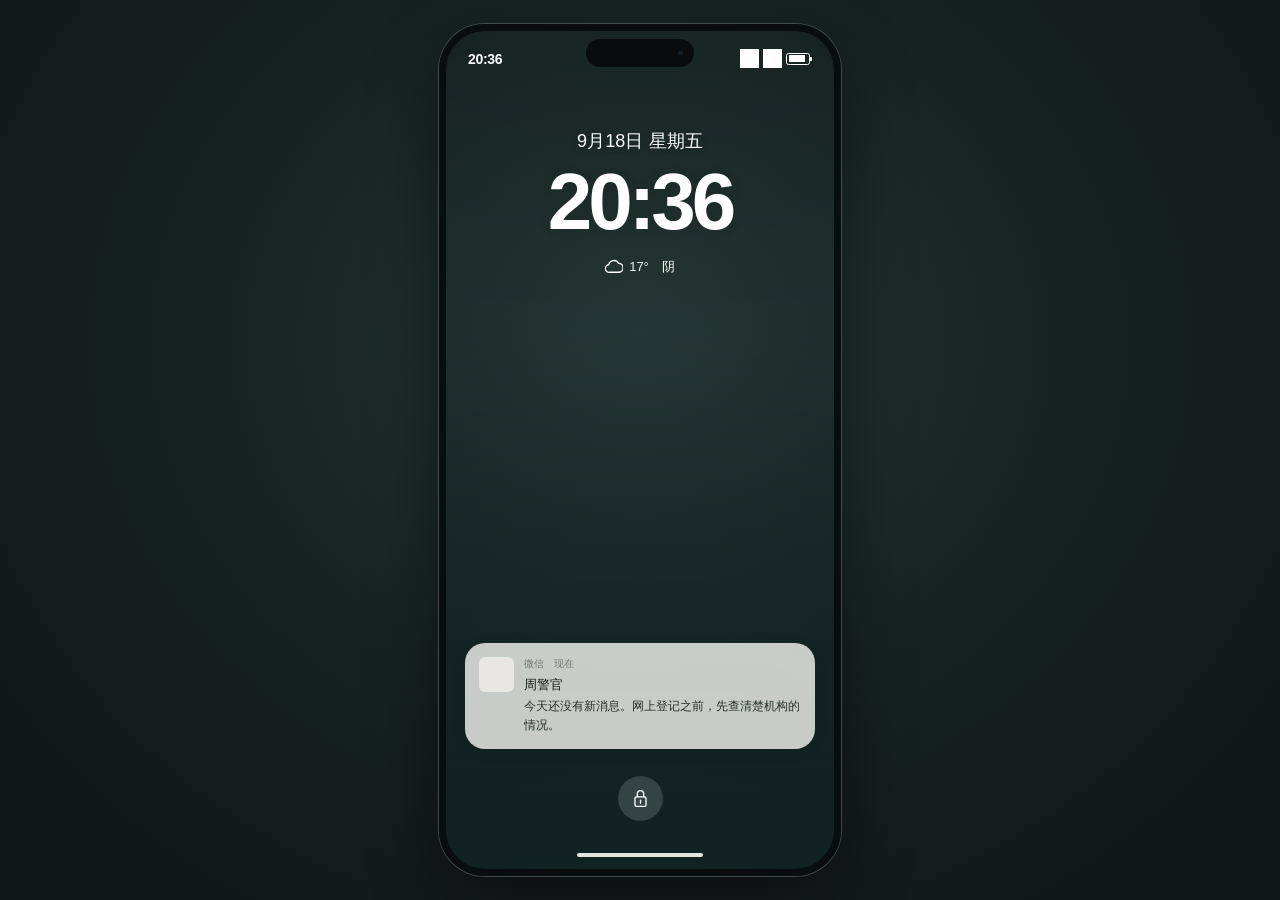
==== game.html @ 11b27e5b "Publish game code, cover loader and secure NPC deployment kit" ====
<!doctype html><html lang="zh-CN"><head><meta charset="utf-8"><meta name="viewport" content="width=device-width,initial-scale=1,viewport-fit=cover"><meta name="theme-color" content="#172325"><title>请确认回家</title><link rel="icon" href="data:,"><link rel="stylesheet" href="style.css?v=acf5455e80"><link rel="stylesheet" href="portal.css?v=7b6cf32d89"><link rel="stylesheet" href="refinements.css?v=0449a8583c"><link rel="stylesheet" href="immersive.css?v=c975002790"><link rel="stylesheet" href="apps-polish.css?v=2420a94997"><link rel="stylesheet" href="web-polish.css?v=75cd8ec0c4"><link rel="stylesheet" href="polish.css?v=c6b1148cc3"><link rel="stylesheet" href="gallery.css?v=439533822d"><link rel="stylesheet" href="cult.css?v=586b35e1b1"><link rel="stylesheet" href="dread.css?v=40bdd3e714"><link rel="stylesheet" href="cult-motion.css?v=6fcbc8b267"><link rel="stylesheet" href="atmosphere.css?v=27aeabca6d"><link rel="stylesheet" href="investigation.css?v=9b5514cbd1"><link rel="stylesheet" href="return-investigation.css?v=b039596f13"><link rel="stylesheet" href="flow-review.css?v=8cba49b9e9"><link rel="stylesheet" href="realistic-web.css?v=4f47e2b51e"><link rel="stylesheet" href="social-realism.css?v=6fd8c1031d"><link rel="stylesheet" href="website-scenery.css?v=a60897505a"><link rel="stylesheet" href="wechat-realism.css?v=8fd67edc0d"><link rel="stylesheet" href="missing-people.css?v=f6eea39b55"><link rel="stylesheet" href="official-accounts.css?v=3ac007aff7"><link rel="stylesheet" href="cult-cipher.css?v=323711e1e9"><link rel="stylesheet" href="douyin.css?v=5fd9898210"><link rel="stylesheet" href="douyin-inbox.css?v=ba769fdda1"><link rel="stylesheet" href="puzzle-story.css?v=c167e908c2"><link rel="stylesheet" href="phone-runtime.css?v=ce12ce434c"><link rel="stylesheet" href="social-reactions.css?v=496ca3dff1"><link rel="stylesheet" href="album-display.css?v=627fbf6a26"><link rel="stylesheet" href="after-return.css?v=5ed8171c48"><link rel="stylesheet" href="iphone-camera.css?v=f7da113ce7"><link rel="stylesheet" href="story-time.css?v=149c317bfc"><link rel="stylesheet" href="parking-investigation.css?v=08478533ce"><link rel="stylesheet" href="article-typography.css?v=5617aca4a2"><link rel="stylesheet" href="cult-history.css?v=352c037372"><link rel="stylesheet" href="social-circle.css?v=18a134466f"><link rel="stylesheet" href="phone-audit.css?v=b8273e6b89"><link rel="stylesheet" href="dual-phone.css?v=575af3c2cf"><link rel="stylesheet" href="clue-story.css?v=d569c41537"><link rel="stylesheet" href="daughter-moments.css?v=3834a09126"><link rel="stylesheet" href="android-phone.css?v=719b063f66"><link rel="stylesheet" href="ending-cards.css?v=13366c38b7"><link rel="stylesheet" href="light-archive-ui.css?v=6dbcc37834"><link rel="stylesheet" href="interface-polish.css?v=1e7a5a7281"><link rel="stylesheet" href="linen-identity.css?v=878344c924"><link rel="stylesheet" href="civic-lamp-identity.css?v=21168bd14b"><link rel="stylesheet" href="site-world-identity.css?v=fb15b9e507"><link rel="stylesheet" href="book-cipher.css?v=6602aed52e"><link rel="stylesheet" href="family-investigations.css?v=9d1aa54a40"><link rel="stylesheet" href="manual-navigation.css?v=c463ebc4af"><link rel="stylesheet" href="zhihu-app.css?v=4ad4dd91cd"><link rel="stylesheet" href="city-maps.css?v=22a90350d5"><link rel="stylesheet" href="xiaohongshu-app.css?v=1f0561ec94"><link rel="stylesheet" href="launcher.css?v=3ff7d89b95"><link rel="stylesheet" href="community-chat.css?v=cb48fb7e1e"><link rel="stylesheet" href="native-consistency.css?v=799156691f"><link rel="stylesheet" href="ui-fidelity.css?v=4fb3270c2c"><link rel="stylesheet" href="site-editorial.css?v=9a5439b283"><link rel="stylesheet" href="raster-app-icons.css"><meta name="description" content="深夜三部曲第三部。通过模拟手机寻找失踪的女儿，翻阅聊天、照片、帖子与网页，走向三种结局。"><meta property="og:title" content="请确认回家 · 深夜三部曲"><meta property="og:description" content="她已经回家了。你还会继续找她吗？"><meta property="og:image" content="https://wangmeng-daw.github.io/please-confirm-home/assets/launch-poster.png"><meta property="og:type" content="website"></head><body><main class="phone" aria-label="林砚的手机"><div class="statusbar"><button id="status-time" aria-label="通知中心"><b id="clock">21:06</b></button><span class="island"></span><button id="status-controls" aria-label="控制中心"><span class="signal">▂▄▆ <span>4G</span> ▰</span></button></div><div id="screen"></div><button id="home-key" aria-label="主屏幕"><span></span></button><div id="notification" aria-live="polite"></div><div id="overlay"></div><div id="dread-layer" role="button" aria-label="关闭图片" tabindex="0" hidden></div></main><script src="data.js?v=a974fe0e7d"></script><script src="photo-content.js?v=766b4f6f3a"></script><script src="album-content.js?v=17bd79b377"></script><script src="horror-content.js?v=b82af379fd"></script><script src="investigation-content.js?v=9cd0b572a3"></script><script src="family-history-content.js?v=0c108949f5"></script><script src="media-assets.js?v=b33e91528c"></script><script src="native-icons.js?v=03d7969a35"></script><script src="phone.js?v=235cc73a93"></script><script src="raster-app-icons.js"></script><script src="family-identity.js?v=6e97f56a38"></script><script src="cult-cipher.js?v=158ca883cd"></script><script src="missing-people.js?v=5827da128a"></script><script src="wechat-flow.js?v=a4405d7263"></script><script src="photo-story.js?v=4a0cc7429c"></script><script src="horror.js?v=f38331c18d"></script><script src="phone-realism.js?v=b0ef3ca513"></script><script src="social-realism.js?v=6bb0580a7c"></script><script src="ui.js?v=3c64a59a6e"></script><script src="web.js?v=fd75be7d50"></script><script src="investigation.js?v=e095d9edce"></script><script src="return-investigation.js?v=bcd2c49d70"></script><script src="flow-review.js?v=0a3ed8cc66"></script><script src="realistic-web.js?v=f99e0eb69f"></script><script src="dread.js?v=fbf19af99d"></script><script src="cult-motion.js?v=3c0c7090e8"></script><script src="family-story.js?v=eb716bc61b"></script><script src="website-scenery.js?v=f53251959a"></script><script src="official-accounts.js?v=7444f73f05"></script><script src="npc-service-config.js"></script><script src="npc-client.js?v=c7d3fc34d3"></script><script src="douyin.js?v=4330b7ffeb"></script><script src="douyin-content.js?v=91e194f639"></script><script src="douyin-inbox.js?v=55962615ee"></script><script src="puzzle-story.js?v=b9aaf04eba"></script><script src="album-display.js?v=2f3d243543"></script><script src="phone-runtime.js?v=4443659a6c"></script><script src="social-circle.js?v=e53b29400e"></script><script src="douyin-circle.js?v=ef8fdf1115"></script><script src="social-reactions.js?v=42d4859e65"></script><script src="after-return.js?v=4e45e6fb6b"></script><script src="iphone-camera.js?v=cba4f4b65f"></script><script src="parking-investigation.js?v=7220e9bb3e"></script><script src="cult-history.js?v=8524c2a25e"></script><script src="story-time.js?v=c9ad1ce74b"></script><script src="daughter-content.js?v=8b414f7f44"></script><script src="dual-phone.js?v=d237c5a8b7"></script><script src="clue-content.js?v=7425047d38"></script><script src="clue-story.js?v=6aabd2cb9f"></script><script src="return-logistics.js?v=d8455ca282"></script><script src="six-records.js?v=bf8147a27e"></script><script src="book-cipher.js?v=8a463b005c"></script><script src="family-investigations.js?v=bc209dee95"></script><script src="redemption-story.js?v=cecb597eaf"></script><script src="daughter-moments.js?v=8e4144f15d"></script><script src="authored-text.js?v=ecf52505f3"></script><script src="ending-cards.js?v=c92f9f2cb6"></script><script src="daughter-recognition.js?v=1669223c68"></script><script src="recognition-photo-assets.js?v=611b2c3d38"></script><script src="zhihu-content.js?v=2269946851"></script><script src="zhihu-app.js?v=88b9affbce"></script><script src="city-maps-content.js?v=615e41105d"></script><script src="city-maps.js?v=87297718c7"></script><script src="xiaohongshu-content.js?v=ca57a294a2"></script><script src="xiaohongshu-app.js?v=a5ce7e6171"></script><script src="qr-decoder.js?v=bc40c8a151"></script><script src="wechat-scan.js?v=70e7c568a8"></script><script src="actions.js?v=2b52976b39"></script><script src="resource-bridge.js?v=fc786259d5"></script><script src="site-world-identity.js?v=5ef2e5569c"></script><script src="manual-discovery.js?v=8cfaddb3a0"></script><script src="manual-navigation.js?v=7f1fe73532"></script><script src="app-clue-migration.js?v=04d7a09b62"></script><script src="xhs-clue-discovery.js?v=ca4ef48b0d"></script><script src="launcher.js?v=48889672a3"></script><script src="community-chat.js?v=6371f34d20"></script><script src="native-consistency.js?v=81b3b1124e"></script><script src="site-editorial.js?v=1594501f42"></script><script src="ui-motion.js?v=9de2ebd7c6"></script></body></html>
---- style.css ----
/*
Bitstream Vera Fonts Copyright

The fonts have a generous copyright, allowing derivative works (as
long as "Bitstream" or "Vera" are not in the names), and full
redistribution (so long as they are not *sold* by themselves). They
can be be bundled, redistributed and sold with any software.

The fonts are distributed under the following copyright:

Copyright
=========

Copyright (c) 2003 by Bitstream, Inc. All Rights Reserved. Bitstream
Vera is a trademark of Bitstream, Inc.

Permission is hereby granted, free of charge, to any person obtaining
a copy of the fonts accompanying this license ("Fonts") and associated
documentation files (the "Font Software"), to reproduce and distribute
the Font Software, including without limitation the rights to use,
copy, merge, publish, distribute, and/or sell copies of the Font
Software, and to permit persons to whom the Font Software is furnished
to do so, subject to the following conditions:

The above copyright and trademark notices and this permission notice
shall be included in all copies of one or more of the Font Software
typefaces.

The Font Software may be modified, altered, or added to, and in
particular the designs of glyphs or characters in the Fonts may be
modified and additional glyphs or characters may be added to the
Fonts, only if the fonts are renamed to names not containing either
the words "Bitstream" or the word "Vera".

This License becomes null and void to the extent applicable to Fonts
or Font Software that has been modified and is distributed under the
"Bitstream Vera" names.

The Font Software may be sold as part of a larger software package but
no copy of one or more of the Font Software typefaces may be sold by
itself.

THE FONT SOFTWARE IS PROVIDED "AS IS", WITHOUT WARRANTY OF ANY KIND,
EXPRESS OR IMPLIED, INCLUDING BUT NOT LIMITED TO ANY WARRANTIES OF
MERCHANTABILITY, FITNESS FOR A PARTICULAR PURPOSE AND NONINFRINGEMENT
OF COPYRIGHT, PATENT, TRADEMARK, OR OTHER RIGHT. IN NO EVENT SHALL
BITSTREAM OR THE GNOME FOUNDATION BE LIABLE FOR ANY CLAIM, DAMAGES OR
OTHER LIABILITY, INCLUDING ANY GENERAL, SPECIAL, INDIRECT, INCIDENTAL,
OR CONSEQUENTIAL DAMAGES, WHETHER IN AN ACTION OF CONTRACT, TORT OR
OTHERWISE, ARISING FROM, OUT OF THE USE OR INABILITY TO USE THE FONT
SOFTWARE OR FROM OTHER DEALINGS IN THE FONT SOFTWARE.

Except as contained in this notice, the names of Gnome, the Gnome
Foundation, and Bitstream Inc., shall not be used in advertising or
otherwise to promote the sale, use or other dealings in this Font
Software without prior written authorization from the Gnome Foundation
or Bitstream Inc., respectively. For further information, contact:
fonts at gnome dot org.
*/
/* Digits use a plain sans face; Chinese, letters and puzzle glyphs keep each page's font. */
@font-face {
  font-family: "Home Plain Digits";
  src: url("[data-uri]") format("truetype"), local("Arial"), local("ArialMT"), local("Helvetica"), local("Helvetica Neue"), local("Liberation Sans"), local("Noto Sans"), local("Roboto");
  font-style: normal;
  font-weight: 100 599;
  font-display: swap;
  font-feature-settings: "lnum" 1, "onum" 0, "tnum" 1, "zero" 0;
  unicode-range: U+0030-0039;
}
@font-face {
  font-family: "Home Plain Digits";
  src: url("[data-uri]") format("truetype"), local("Arial Bold"), local("Arial-BoldMT"), local("Helvetica Bold"), local("HelveticaNeue-Bold"), local("Liberation Sans Bold"), local("Noto Sans Bold"), local("Roboto Bold");
  font-style: normal;
  font-weight: 600 900;
  font-display: swap;
  font-feature-settings: "lnum" 1, "onum" 0, "tnum" 1, "zero" 0;
  unicode-range: U+0030-0039;
}
:root { font-variant-numeric: lining-nums tabular-nums; }
code, kbd, samp, pre { font-family: "Home Plain Digits", ui-monospace, Consolas, monospace; }
*{box-sizing:border-box} :root{font-family:"Home Plain Digits",Inter,"PingFang SC","Microsoft YaHei",sans-serif;color:#202623;font-synthesis:none;--green:#4caf69;--muted:#909795;--line:#e7e9e7;--paper:#f5f6f4}body{margin:0;background:#101918;background:radial-gradient(ellipse at 50% 40%,#263432 0,#141e1c 50%,#0c1212 100%);min-height:100svh;display:flex;align-items:center;justify-content:center;gap:clamp(30px,6vw,100px);padding:20px;color:#e9eeeb}button,input{font:inherit}button{cursor:pointer;border:0;color:inherit;background:none}button:focus-visible,input:focus-visible{outline:2px solid #51ae7f;outline-offset:3px}button:disabled{cursor:default;opacity:.48}.raster-icon{width:24px;height:24px;fill:none;stroke:currentColor;stroke-width:1.7;stroke-linecap:round;stroke-linejoin:round;vertical-align:middle}h1,h2,h3,p{margin-top:0}.phone{position:relative;width:390px;height:min(830px,calc(100svh - 40px));min-height:580px;border-radius:46px;border:7px solid #090e0e;box-shadow:0 0 0 1px #42514b,0 24px 85px #0009;overflow:hidden;display:flex;flex-direction:column;background:#f4f5f3;color:#202623;flex-shrink:0}.statusbar{height:48px;flex-shrink:0;display:flex;align-items:center;justify-content:space-between;padding:12px 21px 6px;font-size:12px;position:relative;z-index:4;background:#f4f5f3}.island{width:103px;height:27px;background:#080c0b;border-radius:20px;position:absolute;left:50%;top:9px;transform:translateX(-50%)}.island:after{content:"";position:absolute;right:12px;top:10px;width:6px;height:6px;background:#142026;border-radius:50%}.signal{font-size:13px;letter-spacing:1px}.signal span{font-size:9px}#screen{flex:1;min-height:0;display:flex;flex-direction:column;position:relative;overflow:hidden}#home-key{height:27px;flex-shrink:0;background:#f4f5f3;width:100%;display:grid;place-items:center;z-index:3}#home-key span{height:4px;width:118px;background:#17221b;border-radius:5px}.phone.on-home,.phone.on-lock{background:#263e38}.on-home .statusbar,.on-home #home-key,.on-lock .statusbar,.on-lock #home-key{background:transparent;color:#fff}.on-home #home-key span,.on-lock #home-key span{background:#ecf4ed}.app-header{display:flex;align-items:center;min-height:53px;border-bottom:1px solid #dde2dc;background:#f4f5f3;padding:0 12px;gap:10px;flex-shrink:0}.app-header h2{font-size:16px;font-weight:600;margin:0;flex:1;text-align:center}.app-header>button{width:32px;height:40px;padding:0}.app-header .right-space{width:32px}.scroll{overflow-y:auto;flex:1;min-height:0;scrollbar-width:thin;scrollbar-color:#c7cec8 transparent;overscroll-behavior:contain}.home{height:100%;padding:19px 22px 8px;display:flex;flex-direction:column;background:radial-gradient(ellipse at 90% 30%,#426456 0%,transparent 70%),linear-gradient(155deg,#233e39,#1b2d2c 90%)}.widgets{display:flex;gap:12px}.widget{border-radius:20px;background:#dceadc15;flex:1;padding:17px 14px;min-height:132px;text-align:left;backdrop-filter:blur(10px);color:#f5f7f1}.weather-label{font-size:11px;color:#bccfc2}.temp{font-size:39px;font-weight:300;margin:4px 0}.widget small{font-size:10px;color:#bfd0c4}.calendar-num{font-size:38px;font-weight:300;line-height:1.2;margin-top:8px}.calendar-top{color:#d0b5a1;font-size:11px}.home-alert{background:#dbeadddf;color:#26342b;text-align:left;border-radius:16px;margin:19px 0 23px;padding:12px 14px;box-shadow:0 4px 15px #0001;display:flex;gap:11px}.home-alert strong{font-size:12px;display:block;margin-bottom:4px}.home-alert p{font-size:11px;margin:0;color:#526058;line-height:1.6}.home-alert .raster-icon{margin-top:5px;color:#44845b;flex-shrink:0}.app-grid{display:grid;grid-template-columns:repeat(4,1fr);gap:24px 11px}.app-icon{padding:0;display:flex;align-items:center;flex-direction:column;gap:7px;font-size:10px;position:relative;color:#f1f5ef}.iconbox{height:52px;width:52px;border-radius:13px;display:grid;place-items:center;background:#f5f6ed;color:#6c8373;box-shadow:0 3px 7px #0002}.iconbox .raster-icon{width:30px;height:30px;stroke-width:1.6}.iconbox.chat{background:linear-gradient(150deg,#72d66a,#36b052);color:white}.iconbox.browser{color:#2585b7}.iconbox.files{color:#5386b2}.iconbox.notes{background:linear-gradient(#edd471 0 25%,#fff 25%);color:#92894b}.iconbox.calendar{background:#faf8ef;color:#355347;font-size:27px;font-weight:300}.iconbox.settings{background:#becac5;color:#53655b}.iconbox.archive{background:#64877c;color:#f1f4e9}.badge{background:#d65d54;color:#fff;position:absolute;right:3px;top:-4px;min-width:17px;height:17px;border-radius:10px;padding:1px 4px;font-size:10px;display:grid;place-items:center}.home-bottom{margin-top:auto;padding-top:24px}.home-search{background:#d4e4d11a;color:#c9d8cd;border-radius:20px;display:block;margin:0 auto 16px;font-size:10px;padding:7px 15px}.dock{background:#c8dcc733;border-radius:23px;display:flex;justify-content:space-around;padding:12px 5px}.dock .app-icon>span:last-child{display:none}.lock{position:relative;isolation:isolate;display:flex;align-items:center;flex-direction:column;padding:45px 24px 20px;height:100%;color:#fff;background:#263e38;overflow:auto}.lock:before{content:"";position:absolute;inset:0;z-index:-2;background:linear-gradient(#16272266,#172a28b0 50%,#132823),var(--recognition-lock-photo,url('assets/before.png')) center 38%/cover}.lock .date{font-size:12px;letter-spacing:2px;color:#e0e7dc}.lock .bigtime{font-size:76px;line-height:1.3;font-weight:200;letter-spacing:-4px}.lock .lock .tagline{font-size:11px;letter-spacing:2px;line-height:2;color:#c5d2c8}.lock-notice{margin-top:auto;border-radius:20px;background:#e7efe5ed;color:#24332a;padding:16px;text-align:left;width:100%;line-height:1.8}.lock-notice small{font-size:10px;color:#64796b;display:block}.lock-notice strong{font-size:13px}.lock-notice p{font-size:12px;margin:4px 0 0}.lock-start{background:#e6eee314;color:#e6eee3;border:1px solid #9bac8b55;border-radius:22px;width:100%;margin-top:18px;padding:12px;font-size:12px;letter-spacing:3px}.list-row{display:flex;align-items:center;gap:13px;padding:17px 17px;background:white;width:100%;text-align:left;border-bottom:1px solid #edf0ec;min-height:82px}.avatar{width:43px;height:43px;border-radius:9px;background:#d4dfd8;color:#486853;display:grid;place-items:center;flex-shrink:0;font-family:"Home Plain Digits",SimSun,serif;font-size:18px;overflow:hidden}.avatar img{width:100%;height:100%;object-fit:cover;object-position:50% 25%}.avatar.police{background:#cad9e3;color:#4b6a83}.avatar.club{background:#ded9c6;color:#817a51}.avatar.old{background:#c5c9c4;color:#4a544c}.row-main{min-width:0;flex:1}.row-title{display:flex;justify-content:space-between;font-size:14px;gap:6px}.row-title small{font-size:9px;color:#a6aaa5;font-weight:400}.row-main p{margin:7px 0 0;color:#969e96;font-size:11px;overflow:hidden;white-space:nowrap;text-overflow:ellipsis}.row-dot{width:7px;height:7px;background:#c3594f;border-radius:50%;flex-shrink:0}.tabs{display:flex;justify-content:space-around;border-top:1px solid #dfe5de;background:#f8faf6;padding:9px 0 5px;flex-shrink:0}.tabs button{display:flex;flex-direction:column;align-items:center;gap:3px;font-size:9px;color:#8d958c;min-width:60px}.tabs button.active{color:#4c9d60}.tabs .raster-icon{width:22px;height:22px}.chat-body{padding:16px 12px 20px;background:#ededeb;flex:1;overflow-y:auto;min-height:0;scrollbar-width:thin;scrollbar-color:#c9cdc8 transparent}.chat-date{text-align:center;font-size:10px;color:#9b9e97;margin:3px auto 20px;line-height:1.8}.message{display:flex;align-items:flex-start;gap:8px;margin-bottom:17px;animation:appear .25s ease}.message .avatar{height:32px;width:32px;border-radius:6px;font-size:13px}.bubble{max-width:calc(100% - 45px);background:white;border-radius:3px 10px 10px 10px;padding:11px 13px;font-size:13px;line-height:1.8;position:relative;color:#2a302a;word-break:break-word;white-space:pre-wrap}.message.me{flex-direction:row-reverse}.message.me .avatar{background:#798f78;color:white}.message.me .bubble{background:#b4dd9a;border-radius:10px 3px 10px 10px}.bubble.image-bubble{padding:0;overflow:hidden;background:#dce0d9;max-width:185px}.bubble.image-bubble img{display:block;width:185px;height:210px;object-fit:cover}.bubble.image-bubble span{font-size:10px;padding:8px 10px;display:block;white-space:normal;color:#64715f}.system-message{font-size:10px;line-height:1.8;color:#9b9d95;text-align:center;margin:19px 20px;white-space:pre-line}.reply-area{background:#f4f5f2;border-top:1px solid #dce0d8;flex-shrink:0}.quick-replies{padding:9px 10px;display:flex;gap:7px;overflow-x:auto;scrollbar-width:none}.quick-replies:empty{display:none}.quick-replies button{background:white;border:1px solid #dde3d9;border-radius:8px;padding:8px 10px;color:#58735c;font-size:11px;white-space:nowrap}.compose{display:flex;padding:8px 10px 10px;gap:8px;align-items:center}.compose input{width:0;flex:1;background:white;border:1px solid #e3e7df;border-radius:8px;height:38px;padding:0 10px;font-size:12px;color:#26372a}.compose button{height:36px;padding:0 13px;border-radius:6px;background:#58a96b;color:white;font-size:12px}.compose .plus{padding:0 4px;background:none;color:#777f74;font-size:26px;font-weight:200}.section-label{font-size:10px;letter-spacing:1px;color:#969d93;padding:20px 18px 10px}.content-pad{padding:22px 20px}.page-intro{font-size:12px;color:#8a9588;line-height:1.9}.photo-grid{display:grid;grid-template-columns:repeat(3,1fr);gap:3px;padding:0 3px}.photo-thumb{padding:0;position:relative;aspect-ratio:1;overflow:hidden;background:#dfe4dc}.photo-thumb img{width:100%;height:100%;object-fit:cover;transition:transform .3s}.photo-thumb:hover img{transform:scale(1.05)}.photo-thumb span{position:absolute;bottom:6px;left:6px;font-size:9px;color:white;text-shadow:0 1px 3px #000}.photo-thumb .doc-thumb{height:100%;background:#e2ddcb;color:#645d43;font-family:"Home Plain Digits",SimSun,serif;font-size:17px;display:grid;place-items:center;line-height:1.6}.album-foot{text-align:center;font-size:10px;color:#a4aca0;margin:22px}.search-page{padding:40px 20px 25px}.search-brand{font-family:"Home Plain Digits",SimSun,serif;font-size:28px;color:#406953;text-align:center;letter-spacing:8px;margin:17px 0 9px}.search-sub{text-align:center;font-size:9px;color:#9aa793;letter-spacing:3px;margin-bottom:33px}.searchbox{display:flex;background:white;border:1px solid #dce3d8;border-radius:12px;overflow:hidden}.searchbox input{min-width:0;flex:1;padding:13px 12px;border:0;outline:none;font-size:12px;background:transparent}.searchbox button{color:#4e855e;padding:0 13px}.search-suggest{font-size:10px;color:#a5ada1;margin:16px 0}.search-chips{display:flex;gap:8px;flex-wrap:wrap}.search-chips button{font-size:11px;background:#e7eee3;padding:8px 10px;border-radius:20px;color:#738069}.search-result{padding:18px 0;border-bottom:1px solid #e1e6dd;width:100%;text-align:left}.search-result small{color:#85977b;font-size:9px}.search-result h3{color:#416950;font-size:15px;margin:6px 0 9px}.search-result p{font-size:11px;line-height:1.9;color:#939b8b;margin:0}.article{padding:26px 22px;line-height:2;font-size:13px;background:#fcfcf8;color:#454d40}.article h1{font-size:21px;font-weight:600;line-height:1.7;letter-spacing:1px;margin:12px 0 15px}.article small{font-size:10px;color:#99a08f}.article blockquote{margin:20px 0;padding:13px 17px;border-left:2px solid #a7a88a;background:#f1f0e8;color:#665f4c}.article p{margin:20px 0}.primary{display:block;width:100%;padding:13px;background:#4b775c;color:white;border-radius:9px;font-size:12px;margin-top:20px;line-height:1.6}.secondary{display:block;width:100%;padding:12px;border:1px solid #ccd5c7;border-radius:9px;font-size:12px;margin-top:10px;color:#6c7b63}.document{background:#f4f0e5;padding:27px 22px;color:#5b5d4d;line-height:1.9;min-height:100%;font-size:12px}.document .stamp{border:1px solid #9e6656;color:#9e6656;display:inline-block;padding:4px 9px;font-size:10px;letter-spacing:3px;transform:rotate(-4deg);margin-bottom:20px}.document h2{font-size:21px;letter-spacing:3px;font-family:"Home Plain Digits",SimSun,serif}.document dl{display:grid;grid-template-columns:75px 1fr;border-top:1px solid #cfcbb9;margin-top:25px}.document dt,.document dd{padding:11px 0;border-bottom:1px solid #ded9c8;margin:0}.document dt{color:#96927e}.document .redacted{background:#393d33;color:#393d33;padding:0 20px}.document .danger-text{color:#975b4a}.notes-page{padding:20px;background:repeating-linear-gradient(#fffef4,#fffef4 31px,#e7e8d9 32px);font-size:13px;line-height:2}.notes-page h2{font-size:21px;font-family:"Home Plain Digits",SimSun,serif;font-weight:400;margin:7px 0 18px}.note-card{background:#fffef1d9;border:1px solid #e6e5d3;border-radius:10px;padding:14px;margin:13px 0}.note-card small{color:#ad9b64;font-size:10px}.note-card p{margin:4px 0;color:#555e4c;font-size:12px}.evidence-line{padding:9px 0;border-bottom:1px dashed #d9dbca;font-size:12px;line-height:1.9}.evidence-line span{color:#7f9670;margin-right:7px}.hint-answer{font-size:12px;color:#8b754a;padding:12px 0;white-space:pre-line}.settings-row{background:white;border-bottom:1px solid #edf0e9;padding:18px;display:flex;width:100%;justify-content:space-between;align-items:center;font-size:12px;text-align:left}.settings-row small{color:#9aa590;font-size:10px}.info-card{border-radius:12px;border:1px solid #e1e7da;padding:18px;margin:17px;background:#fff;line-height:1.9;font-size:12px;color:#7b8871}.calendar-grid{display:grid;grid-template-columns:repeat(7,1fr);gap:8px;text-align:center;margin-top:26px}.calendar-grid span{padding:8px 0;font-size:12px;color:#798970}.calendar-grid .selected{background:#52755c;color:white;border-radius:50%}.calendar-grid .faded{color:#c4cebd}.calendar-heading{font-size:30px;color:#455e48;font-weight:300;letter-spacing:3px}.profile{text-align:center;padding:34px 20px}.profile .avatar{margin:0 auto 13px;width:65px;height:65px}.profile h3{font-size:17px}.profile p{font-size:11px;color:#a0ab96}.lightbox{position:absolute;inset:0;background:#101513;color:#e4e8df;z-index:15;display:flex;flex-direction:column}.lightbox-bar{display:flex;align-items:center;justify-content:space-between;padding:15px 15px 10px;font-size:11px;flex-shrink:0}.photo-stage{flex:1;overflow:auto;min-height:0;display:flex;align-items:center;justify-content:center;background:#101513}.photo-stage img{width:100%;max-height:100%;object-fit:contain;cursor:zoom-in}.photo-stage.zoomed{display:block}.photo-stage.zoomed img{width:180%;max-height:none;max-width:none;cursor:zoom-out}.photo-details{padding:17px 20px 22px;background:#1c2420;flex-shrink:0}.photo-details h3{font-size:13px;font-weight:500;margin:0 0 9px}.photo-details p{font-size:11px;line-height:1.9;color:#9eac9d;margin:4px 0;white-space:pre-line}.photo-details .detail-note{color:#d1b69b;border-top:1px solid #344236;padding-top:10px;margin-top:10px}.lightbox-foot{display:flex;justify-content:space-between;align-items:center;margin-top:14px;font-size:9px;color:#6e8272}.lightbox-foot button{font-size:11px;color:#d0dbc8;border:1px solid #50634f;border-radius:15px;padding:6px 12px}#notification{position:absolute;top:48px;left:10px;right:10px;z-index:30;pointer-events:none}.toast{pointer-events:auto;background:#e8efe6f5;border:1px solid #fff9;border-radius:17px;box-shadow:0 8px 22px #0002;padding:12px 15px;display:flex;gap:10px;width:100%;text-align:left;animation:drop .25s ease;backdrop-filter:blur(12px)}.toast .avatar{width:32px;height:32px;font-size:13px}.toast strong{font-size:11px;color:#465e48}.toast p{font-size:12px;color:#384835;margin:4px 0 0;line-height:1.6}.modal-shade{position:absolute;inset:0;z-index:40;background:#101912c9;display:flex;align-items:center;justify-content:center;padding:26px;backdrop-filter:blur(4px)}.modal-box{background:#f5f6ed;color:#3c4d39;border-radius:18px;padding:25px;width:100%;font-size:12px;line-height:1.9}.modal-box h3{font-size:17px}.horror-static{animation:unease .55s ease}.muted{color:#a2aa9b}.mono{font-family:"Home Plain Digits",ui-monospace,Consolas,monospace}.empty{font-size:12px;line-height:2;text-align:center;padding:40px 20px;color:#929e88}.small{font-size:10px}.full-input{width:100%;padding:12px;background:#fffefa;border:1px solid #d6d7c7;border-radius:8px;font-size:13px;color:#506047;margin-top:12px}.case-photo{width:100%;max-height:190px;object-fit:cover;object-position:50% 30%;filter:saturate(.6)}@keyframes appear{from{opacity:0;transform:translateY(4px)}to{opacity:1;transform:translateY(0)}}@keyframes drop{from{transform:translateY(-15px);opacity:0}to{transform:translateY(0);opacity:1}}@keyframes unease{0%,100%{filter:none}35%{filter:contrast(1.4) saturate(.2)}70%{filter:contrast(.7)}}@media(min-height:850px){.home{padding-top:26px}.app-grid{gap:28px 11px}}@media(max-width:1020px){body{gap:45px}}@media(max-width:680px){body{padding:0;min-height:100svh;background:#172720}.phone{border:0;border-radius:0;box-shadow:none;width:100%;height:100dvh;min-height:0;max-width:470px}.statusbar{padding-top:max(12px,env(safe-area-inset-top));height:calc(48px + env(safe-area-inset-top))}#home-key{height:calc(27px + env(safe-area-inset-bottom));padding-bottom:env(safe-area-inset-bottom)}.home{padding-left:26px;padding-right:26px}.app-icon{font-size:11px}.iconbox{width:55px;height:55px}.bubble{font-size:14px}.list-row{min-height:83px}.lock{padding-top:35px}}@media(max-height:700px){.phone{min-height:0}.home{padding-top:8px}.widget{min-height:98px;padding:10px 13px}.temp,.calendar-num{font-size:29px}.home-alert{margin:12px 0 15px;padding:10px 13px}.app-grid{gap:15px 8px}.iconbox{width:46px;height:46px}.home-bottom{padding-top:13px}.home-search{margin-bottom:9px}.lock{padding-top:20px}.lock .bigtime{font-size:60px}}@media(prefers-reduced-motion:reduce){*,*:before,*:after{animation:none!important;transition:none!important}}.reduce-motion *{animation:none!important;transition:none!important}
---- portal.css ----
.site-address{background:#edf1e9;color:#82917a;font-size:9px;padding:10px 15px;display:flex;gap:7px;align-items:center;letter-spacing:.5px}.site-address .raster-icon{height:11px;width:11px}.site-address span{margin-left:auto;font-size:8px}.portal-page{background:#fffef9}.portal-nav{display:flex;justify-content:space-between;align-items:center;padding:18px 17px}.portal-nav b{font-size:17px;color:#527754;letter-spacing:2px}.portal-nav .raster-icon{width:22px;height:22px;margin-right:5px}.portal-nav button{font-size:10px;color:#849279}.portal-hero{margin:0 14px;position:relative;overflow:hidden;padding:25px 19px 23px;border-radius:13px;background:linear-gradient(125deg,#e8eedc,#f5f4e5);color:#415e41}.portal-hero small{font-size:9px;letter-spacing:2px;color:#8b9b75}.portal-hero h1{font-family:"Home Plain Digits",SimSun,serif;font-size:29px;line-height:1.7;font-weight:400;letter-spacing:3px;margin:15px 0 12px;position:relative;z-index:1}.portal-hero p{font-size:10px;line-height:2;color:#889478;margin:0;position:relative;z-index:1}.portal-house{position:absolute;right:-19px;bottom:17px;transform:rotate(-8deg);color:#a7bd9566}.portal-house .raster-icon{height:132px;width:132px;stroke-width:.7}.portal-body{padding:0 18px}.portal-stats{display:flex;justify-content:space-around;margin:23px 0 27px;text-align:center;color:#97a086;font-size:9px}.portal-stats b{display:block;font-size:20px;font-weight:400;color:#557450;margin-bottom:4px}.portal-body>h3{font-size:13px;color:#4c6045;margin-bottom:12px}.portal-body .searchbox{border-radius:7px;background:#f9faf4}.portal-body .searchbox input{font-size:11px}.portal-body .searchbox button{font-size:11px;background:#597951;color:#fff}.portal-story{margin-top:27px;padding:20px 15px;border-radius:8px;background:#f5f5ec}.portal-story small{font-size:9px;color:#b2a46e}.portal-story h3{font-family:"Home Plain Digits",SimSun,serif;font-size:17px;font-weight:400;letter-spacing:1px;color:#5e704f;margin:10px 0}.portal-story p{font-size:10px;line-height:2;color:#9aa28b;margin-bottom:12px}.portal-story button{color:#7b916b;font-size:10px;padding:0}.portal-steps{display:flex;justify-content:space-between;margin:24px 0;color:#8d9b7c;font-size:9px}.portal-footer{text-align:center;padding:18px 20px 26px;border-top:1px solid #e9ecdf;color:#a5ad98;font-size:9px}.portal-footer p{margin-bottom:8px}.portal-footer button{font-size:9px;color:#95a188;padding:3px}.portal-footer small{display:block;margin-top:13px;font-size:8px;letter-spacing:1px}.privacy-copy{padding:15px 13px;margin-top:10px;background:#f0f2e7;text-align:left;line-height:1.9}.portal-footer .sync-link{display:block;margin-top:8px;color:#69845c;text-decoration:underline}.portal-case{background:#edf4e6;border:1px solid #d8e4cc;border-radius:9px;padding:16px;margin-top:18px}.portal-case small{font-size:9px;color:#8a9f77}.portal-case h3{font-size:16px;margin:12px 0;color:#456044}.portal-case h3 span{font-size:10px;color:#9aaa88;margin-left:10px}.portal-case p{font-size:11px;line-height:2;color:#7d8e6e}.portal-case .primary,.portal-case .secondary{font-size:11px;padding:10px}.browser-bookmark{display:flex;align-items:center;gap:12px;width:100%;text-align:left;border:1px solid #dde6d4;border-radius:12px;padding:14px;margin:21px 0;background:#f0f4e9;color:#607950}.browser-bookmark .raster-icon{width:28px;height:28px}.browser-bookmark strong{display:block;font-size:12px}.browser-bookmark small{display:block;font-size:9px;color:#91a17f;margin-top:5px}.inner-portal{background:#191f1a;color:#a2a992;min-height:100%;padding:23px 22px 30px;line-height:1.9;font-size:12px}.inner-address{font-size:8px;letter-spacing:1px;color:#657260;padding-bottom:15px;border-bottom:1px solid #394135}.inner-brand{display:flex;align-items:center;gap:13px;margin-top:24px}.ritual-mark{width:48px;height:48px;border:1px solid #9e9b72;border-radius:50%;display:grid;place-items:center;position:relative;color:#b7b491}.ritual-mark:before{content:"";position:absolute;inset:6px;border:1px solid #9e9b72;transform:rotate(45deg)}.ritual-mark .raster-icon{width:20px;height:20px}.inner-brand h1{font-family:"Home Plain Digits",SimSun,serif;font-size:25px;letter-spacing:6px;font-weight:400;margin:0;color:#c8c9ae}.inner-brand small{font-size:8px;letter-spacing:3px;color:#7c876d}.inner-verse{padding:22px 0;margin:0;font-family:"Home Plain Digits",SimSun,serif;color:#87947a;letter-spacing:3px;line-height:2.3;font-size:12px}.inner-case{border-top:1px solid #3a4634;border-bottom:1px solid #3a4634;padding:14px 0;color:#a5b193;font-size:10px;line-height:2}.inner-portal h2{font-family:"Home Plain Digits",SimSun,serif;font-size:18px;font-weight:400;color:#c1c6a9;letter-spacing:2px;margin:24px 0 14px}.inner-portal dl{margin:12px 0}.inner-portal dt{font-size:9px;color:#6d7c60;padding-top:12px;letter-spacing:2px}.inner-portal dd{margin:5px 0 0;padding:0 0 14px;border-bottom:1px solid #303c2d;color:#a7b198;font-size:11px}.inner-portal .danger-text{color:#c59c7d}.inner-protocol{background:#111711;border-left:1px solid #6d7654;padding:15px;font-size:11px;line-height:2;color:#9ea88d}.inner-portal .primary{background:#8e9773;color:#172414}.inner-portal .footnote{font-size:9px;color:#58684e;margin-top:20px}.inner-portal .inner-banner{font-size:9px;background:#343d2b;padding:9px 12px;color:#b3b997;letter-spacing:1px;margin-top:18px}
---- refinements.css ----
/* System navigation remains reachable while inspecting a photograph. */
#home-key{z-index:25}
.lightbox{inset:48px 0 27px}
.dock .app-icon>span:not(.iconbox){display:none}
.photo-details.highlight{outline:1px solid #879572;outline-offset:-8px}
@media(max-width:680px){.lightbox{top:calc(48px + env(safe-area-inset-top));bottom:calc(27px + env(safe-area-inset-bottom))}}
---- immersive.css ----
body{gap:0;background:radial-gradient(ellipse at 50% 40%,#253431,#111819 75%);padding:20px}.phone{width:402px;--font-size:16px;background:#f6f6f6}.statusbar{background:#f6f6f6;height:48px;padding:8px 21px 4px;color:#111}.statusbar button{padding:3px 0;font-size:12px}.statusbar b{font-weight:650}.signal{font-size:11px}.island{width:110px}#screen{background:#ededed;font-size:var(--font-size)}#home-key{background:#f6f6f6;z-index:45;height:28px}.on-home #home-key{background:#203c3e}.on-home #screen{background:#203c3e}button,input,textarea{font-family:-apple-system,BlinkMacSystemFont,"Segoe UI","Microsoft YaHei",sans-serif}button{-webkit-tap-highlight-color:transparent}input,textarea{color:#111}textarea{resize:none}h1,h2,h3{font-family:inherit}.scroll{scrollbar-width:none}.raster-icon{flex-shrink:0}.native-empty{font-size:14px;line-height:1.7;color:#999;text-align:center;padding:38px 16px}.native-label{padding:12px 16px;color:#888;font-size:12px}.native-row{display:flex;align-items:center;width:100%;min-height:56px;background:#fff;padding:14px 17px;gap:14px;border-bottom:1px solid #ededed;text-align:left;font-size:15px;color:#171717}.native-row>span:not(.row-icon){flex:1}.native-row b{font-size:23px;font-weight:300;color:#c1c1c1}.row-icon{color:#4a86c8}.native-row .switch{margin-left:auto}.row-group{margin-top:9px}.wx-bg{background:#ededed}.native-toolbar{display:flex;align-items:center;justify-content:space-around;background:#fafafa;border-top:1px solid #e1e1e1;padding:12px 9px;color:#007aff;font-size:13px;flex-shrink:0}.native-toolbar .raster-icon{width:23px;height:23px}.native-toolbar button{padding:0 7px;min-height:25px}.native-search{display:flex;align-items:center;gap:6px;background:#e3e3e3;border-radius:7px;margin:8px 12px 10px;padding:7px 10px;color:#999;height:34px;flex-shrink:0}.native-search .raster-icon{width:15px;height:15px}.native-search input{flex:1;width:0;border:0;outline:none;background:none;font-size:14px}.native-search button{font-size:12px;color:#576b95;padding:0}.real-avatar{width:45px;height:45px;border-radius:5px;padding:0;border:0;overflow:hidden;display:block;background:#d5ded6;flex-shrink:0}.avatar-art{width:100%;height:100%;stroke:none;fill:none}.real-avatar img{width:100%;height:100%;object-fit:cover;object-position:50% 28%}.real-home{background:radial-gradient(ellipse at 75% 20%,#466974,transparent 70%),linear-gradient(150deg,#34595d,#173039);padding:25px 25px 8px}.real-home .widgets{margin-bottom:32px;gap:17px}.real-home .widget{background:#bccfc327;padding:18px 14px;min-height:134px;backdrop-filter:blur(15px)}.real-home .widget span{font-size:13px}.real-home .temp{margin:5px 0;font-size:40px}.real-home .widget small{font-size:10px;color:#d6dfdb}.real-home .calendar-top{color:#f6d7c1}.real-home .app-grid{gap:25px 16px}.app-icon{font-size:11px;gap:7px}.iconbox{height:54px;width:54px;border-radius:13px}.iconbox.chats{background:linear-gradient(#70e458,#25b443);color:#fff}.iconbox.browser{background:#fff;color:#288beb}.iconbox.files{background:#fff;color:#2d8bdd}.iconbox.calendar{display:flex;flex-direction:column;gap:0;background:white;color:#111}.iconbox.calendar small{font-size:9px;color:#e15443;font-weight:500;line-height:1.5}.iconbox.calendar b{font-size:32px;font-weight:300;line-height:1}.iconbox.clock{background:#141414;color:white}.iconbox.weather{background:linear-gradient(#258ef6,#9ed3e7);color:#fff}.iconbox.calc{background:#272727;color:#f3a029}.iconbox.mail{background:linear-gradient(#1470e8,#42b3fb);color:white}.iconbox.contactsPhone{background:#d4c9b3;color:#7b705e}.home-bottom{padding-top:17px}.home-search{font-size:11px;margin-bottom:11px;background:#d8e9e326;padding:7px 12px}.home-search .raster-icon{width:12px;height:12px;margin-right:3px}.page-dots{color:#c9d9d9;text-align:center;font-size:6px;margin-bottom:10px}.dock{padding:11px 4px;border-radius:23px;background:#b9d1cb3b;gap:10px}.real-lock{height:100%;position:relative;display:flex;align-items:center;flex-direction:column;padding:48px 20px 15px;isolation:isolate;overflow:auto;color:white}.real-lock:before{content:"";inset:0;position:absolute;z-index:-1;background:linear-gradient(#17343144,#12302c55 60%,#0e282ceb),var(--recognition-lock-photo,url('assets/before.png')) center/cover}.lock-date{font-size:17px;font-weight:500}.lock-clock{font-size:79px;font-weight:600;letter-spacing:-4px;line-height:1.3}.lock-widgets{display:flex;align-items:center;gap:5px;font-size:13px;color:#f0eee4}.lock-widgets .raster-icon{width:18px}.lock-notifications{margin-top:auto;width:100%;padding-top:80px}.lock-notifications>button{display:flex;gap:12px;background:#e8ede5e8;backdrop-filter:blur(20px);padding:14px;border-radius:20px;text-align:left;color:#171f1b;width:100%;margin:7px 0}.lock-notifications .avatar{width:35px;height:35px}.lock-notifications>button>span:not(.avatar){flex:1}.lock-notifications>button>.avatar{flex:none}.lock-notifications small{font-size:10px;color:#737d72;display:block;margin-bottom:4px}.lock-notifications strong{font-size:13px}.lock-notifications p{font-size:12px;line-height:1.6;margin:3px 0 0}.unlock-button{background:#233b3199;border-radius:50%;width:45px;height:45px;margin:20px 0 6px}.unlock-button .raster-icon{width:19px;height:19px}.wx-header{display:flex;align-items:center;justify-content:space-between;min-height:49px;padding:0 13px;background:#ededed;flex-shrink:0;border-bottom:1px solid #e6e6e6}.wx-header h2{font-size:17px;line-height:1.3;font-weight:600;margin:0;flex:1;text-align:center;color:#111}.wx-header>button,.wx-header>.header-gap{height:42px;min-width:28px;padding:0;display:grid;place-items:center;font-size:14px}.wx-header>button .raster-icon{width:23px;height:23px}.wx-root{padding:0 18px}.wx-root h2{text-align:left}.wx-tabs{background:#f7f7f7;border-top:1px solid #dedede;padding:7px 0 2px;display:flex;justify-content:space-around;flex-shrink:0;min-height:52px}.wx-tabs button{font-size:10px;display:flex;flex-direction:column;align-items:center;gap:3px;color:#242424;min-width:60px}.wx-tabs button.selected{color:#07b75e}.wx-tabs button>span{position:relative}.wx-tabs .raster-icon{width:24px;height:24px;stroke-width:1.6}.wx-tabs i{font-style:normal;position:absolute;right:-8px;top:-3px;font-size:10px;background:#f24b43;color:white;border-radius:10px;min-width:16px;padding:1px 4px}.wx-chatlist{background:white}.wx-chatlist .native-search{margin:8px 12px;background:#f0f0f0}.wx-conversation{display:flex;align-items:center;width:100%;padding:12px 14px;gap:12px;text-align:left;background:white;position:relative;min-height:78px}.wx-conversation:after{content:"";position:absolute;bottom:0;left:71px;right:0;height:1px;background:#ededed}.wx-conversation.pinned{background:#f5f5f5}.wx-conversation>div{flex:1;min-width:0}.wx-conversation strong{font-size:16px;font-weight:400;color:#111}.wx-conversation time{font-size:10px;float:right;color:#aaa;padding-top:3px}.wx-conversation p{font-size:12px;color:#999;overflow:hidden;text-overflow:ellipsis;white-space:nowrap;line-height:1.4;margin:6px 0 0}.unread-dot{position:absolute;left:53px;top:8px;width:9px;height:9px;border:1px solid white;border-radius:50%;background:#f24e48}.wx-chatbody{background:#ededed;padding:15px 12px 20px;scrollbar-width:none;overflow-anchor:auto}.wx-date{font-size:11px;color:#aaa;text-align:center;margin:13px 0 24px}.message{gap:9px;margin-bottom:19px;animation:none;position:relative}.message .real-avatar{width:37px;height:37px;border-radius:5px}.bubble{padding:10px 12px;background:#fff;border-radius:4px!important;line-height:1.55;font-size:var(--font-size);max-width:calc(100% - 85px);white-space:pre-wrap;color:#111;position:relative}.bubble:before{content:"";position:absolute;left:-5px;top:13px;border-top:5px solid transparent;border-bottom:5px solid transparent;border-right:6px solid white}.message.me .bubble{background:#95ec69}.message.me .bubble:before{left:auto;right:-5px;border-right:0;border-left:6px solid #95ec69}.message.me .real-avatar{background:none}.wx-image{display:block;padding:0;border-radius:5px;overflow:hidden;max-width:180px;background:#ccc}.wx-image img{display:block;width:165px;max-height:225px;object-fit:cover}.wx-file,.wx-link{background:white;padding:12px;border-radius:4px;max-width:260px;width:230px;text-align:left}.wx-file{display:flex;align-items:center;gap:10px;font-size:14px;line-height:1.6;word-break:break-all}.wx-file>span:not(.raster-icon){flex:1;min-width:0}.wx-file>.raster-icon{flex:0 0 40px}.wx-file .raster-icon{height:40px;width:40px;color:#e2714c}.wx-file small{display:block;font-size:10px;color:#aaa;margin-top:8px}.wx-link strong{font-size:15px;font-weight:400;line-height:1.6;display:block}.wx-link span{display:flex;align-items:center;gap:9px;color:#aaa;font-size:11px;border-top:1px solid #eee;margin-top:13px;padding-top:9px}.wx-link span .raster-icon{width:24px;height:24px;color:#769267}.wx-compose{background:#f7f7f7;border-top:1px solid #ddd;flex-shrink:0}.wx-compose form{display:flex;gap:10px;align-items:center;padding:7px 10px}.wx-compose input{width:0;flex:1;height:38px;border:0;background:white;border-radius:5px;padding:8px 10px;font-size:16px;outline:0}.wx-compose form>button{padding:0}.wx-compose form>button .raster-icon{width:26px;height:26px;stroke:#2a2a2a;stroke-width:1.6}.wx-compose .send-button{font-size:13px;background:#07c160;color:white;padding:8px 10px;border-radius:4px}.emoji-panel{display:grid;grid-template-columns:repeat(8,1fr);padding:14px 8px 20px;gap:8px;background:#ececec}.emoji-panel button{font-size:24px;padding:6px 0}.attachment-panel{display:grid;grid-template-columns:repeat(4,1fr);padding:24px 14px;gap:15px;background:#eee}.attachment-panel button{font-size:11px;display:flex;flex-direction:column;align-items:center;gap:8px;color:#777}.attachment-panel .raster-icon{width:49px;height:49px;padding:12px;border-radius:12px;background:white;color:#444}.chat-person-tile{background:white;display:flex;align-items:center;flex-direction:column;width:100%;gap:7px;padding:22px;font-size:12px;margin-bottom:10px}.contact-row{display:flex;align-items:center;gap:13px;width:100%;text-align:left;background:white;border-bottom:1px solid #eee;padding:10px 16px;font-size:15px}.contact-row .real-avatar{width:38px;height:38px}.search-chat-result{display:flex;gap:12px;width:100%;text-align:left;padding:14px;background:white;border-bottom:1px solid #eee}.search-chat-result>span:not(.avatar){flex:1;min-width:0}.search-chat-result>.avatar{flex:none}.search-chat-result strong{font-size:13px;font-weight:500}.search-chat-result p{font-size:13px;line-height:1.6;color:#666;margin:6px 0;white-space:pre-wrap}.profile-header{display:flex;background:white;padding:25px 20px;gap:17px}.profile-header .real-avatar{width:66px;height:66px}.profile-header h2{font-size:21px;margin:0 0 12px}.profile-header p{font-size:12px;color:#888;margin:5px 0}.profile-sign{background:white;color:#888;font-size:13px;line-height:1.8;padding:17px;margin-top:10px}.profile-send{display:flex;gap:8px;justify-content:center;align-items:center;color:#576b95;background:white;width:100%;padding:17px;margin-top:10px;font-weight:500;font-size:16px}.profile-send .raster-icon{width:19px;height:19px}.me-card{display:flex;align-items:center;gap:16px;background:white;padding:35px 18px 35px;min-height:180px}.me-card .real-avatar{width:64px;height:64px}.me-card>div{flex:1;min-width:0}.me-card h2{font-size:23px;margin:0 0 12px}.me-card p{font-size:12px;color:#888;margin:0}.me-card>button{font-size:25px;color:#bbb}.moments-feed{background:#fff}.moments-cover{height:240px;position:relative;background:#869e9f;margin-bottom:42px}.moments-cover>.avatar-art{width:100%;height:100%;object-fit:cover}.moments-back,.moments-camera{position:absolute;top:14px;color:#fff;text-shadow:0 1px #333}.moments-back{left:14px}.moments-camera{right:14px}.moments-owner{position:absolute;bottom:-24px;right:17px;display:flex;align-items:center;gap:17px}.moments-owner strong{color:white;font-weight:600;font-size:17px;margin-top:-18px;text-shadow:0 1px 5px #333}.moments-owner .real-avatar{width:72px;height:72px;border-radius:10px}.moments-sign{text-align:right;color:#999;font-size:12px;padding:0 20px 28px}.moment{display:flex;gap:11px;padding:15px 15px 20px;border-bottom:1px solid #eee}.moment>.real-avatar{width:39px;height:39px}.moment-main{flex:1;min-width:0;position:relative}.moment-name{color:#576b95;padding:0;font-size:15px;font-weight:600;line-height:1.5}.moment-main>p{font-size:15px;line-height:1.6;color:#161616;margin:6px 0 9px}.moment-picture{display:block;padding:0;max-width:190px;max-height:245px;overflow:hidden}.moment-picture img{max-width:190px;width:100%;display:block;max-height:245px;object-fit:cover}.art-picture{width:190px;height:133px}.art-picture .avatar-art{width:100%;height:100%}.moment-meta{display:flex;align-items:center;gap:12px;margin-top:12px;color:#a0a0a0;font-size:11px}.moment-meta>button:not(.moment-more){color:#576b95;font-size:11px;padding:0}.moment-more{background:#f1f1f1;color:#576b95;margin-left:auto;letter-spacing:2px;border-radius:3px;font-weight:bold;padding:0 5px}.moment-actions{display:flex;justify-content:flex-end;background:#4c5154;border-radius:4px;margin:8px 0 0 auto;width:155px}.moment-actions button{padding:11px 15px;color:white;font-size:12px}.moment-social{margin-top:9px;background:#f3f3f3;border-radius:3px;color:#576b95;font-size:12px;line-height:1.6}.moment-likes{padding:6px 8px;border-bottom:1px solid #e7e7e7}.moment-comment{display:block;text-align:left;width:100%;padding:5px 8px;font-size:12px;color:#333;line-height:1.6}.moment-comment b{color:#576b95;font-weight:500}.comment-compose{display:flex;gap:9px;padding:9px 11px;background:#f7f7f7;flex-shrink:0}.comment-compose input{flex:1;width:0;border:0;background:white;padding:9px;border-radius:5px;font-size:15px}.comment-compose button{background:#07c160;color:white;border-radius:4px;padding:8px 12px;font-size:13px}.post-page{background:white;padding:20px}.post-page textarea{width:100%;height:140px;border:0;outline:0;font-size:16px;line-height:1.6}.post-photos{display:flex;gap:8px;margin:10px 0 24px}.post-photos button{width:84px;height:84px;background:#eee;display:grid;place-items:center;color:#aaa;overflow:hidden;padding:0}.post-photos img{width:100%;height:100%;object-fit:cover}.post-page .native-row{padding-left:0;font-size:14px}.favorite-card{margin:13px;background:white;padding:16px;border-radius:5px;position:relative}.favorite-card p{font-size:14px;line-height:1.7;white-space:pre-wrap}.favorite-card small{font-size:10px;color:#aaa}.favorite-card img{width:100px;max-height:130px;object-fit:cover}.favorite-card .fav-delete{float:right;color:#aaa;padding:0}.favorite-card .fav-delete .raster-icon{width:18px}.photos-real{background:white}.photo-date{padding:22px 15px 14px;font-size:25px;font-weight:700}.photo-count{text-align:center;color:#999;font-size:12px;margin:25px}.native-photo{inset:48px 0 28px;background:#050505;z-index:35}.native-photo .lightbox-bar{background:#050505;padding:10px 14px}.lightbox-bar span{text-align:center;font-size:12px}.lightbox-bar small{display:block;font-size:10px;color:#aaa;margin-top:4px}.native-photo-tools{display:flex;justify-content:space-around;padding:13px 8px;background:#080808;color:#448fed;flex-shrink:0}.native-photo-tools .selected{color:#f66868}.native-photo-tools .raster-icon{width:24px;height:24px}.native-photo-info{background:#1c1c1e;color:white;border-radius:17px 17px 0 0;padding:19px 21px;font-size:12px;flex-shrink:0}.native-photo-info h3{font-size:17px;margin:9px 0 15px}.native-photo-info p{color:#bbb;font-size:12px;margin:6px 0}.native-photo-info time{color:#ccc;font-size:11px}.files-real{background:white}.files-real h1{font-size:29px;padding:14px 17px 2px;margin:0}.file-row{display:flex;align-items:center;gap:15px;width:100%;text-align:left;padding:19px 17px;border-bottom:1px solid #eee}.file-row>.raster-icon{color:#378bf0;width:35px;height:35px}.file-row strong{display:block;font-size:14px;font-weight:400}.file-row small{display:block;font-size:11px;color:#999;margin-top:7px}.document{font-size:13px;color:#333}.document .small.muted{display:none}.notes-real{background:#f5f5f1;padding:5px 13px}.note-list-row{background:white;border-bottom:1px solid #e8e8e4;width:100%;text-align:left;padding:15px 17px}.note-list-row:first-of-type{border-radius:10px 10px 0 0}.note-list-row:last-child{border-radius:0 0 10px 10px}.note-list-row strong{font-size:16px}.note-list-row p{font-size:12px;color:#999;margin:7px 0 0;overflow:hidden;text-overflow:ellipsis;white-space:nowrap}.note-list-row time{color:#777;margin-right:8px}.note-editor{display:flex;flex-direction:column;flex:1;background:#fffefb;padding:18px;min-height:0}.note-editor input{border:0;background:none;font-size:25px;font-weight:650;outline:none;margin:10px 0 18px}.note-editor textarea{border:0;outline:none;background:none;font-size:16px;line-height:1.8;flex:1}.safari-address{display:flex;align-items:center;background:#f6f6f6;padding:8px 12px 10px;gap:9px;flex-shrink:0}.safari-address form{display:flex;align-items:center;flex:1;background:#e7e7e9;border-radius:10px;padding:9px 10px;gap:6px;min-width:0}.safari-address input{min-width:0;flex:1;background:none;border:0;font-size:12px;outline:none}.safari-address form .raster-icon{width:13px;height:13px;color:#888}.safari-address button{padding:0}.safari-address>button .raster-icon{width:18px;height:18px;color:#666}.safari-toolbar{display:flex;justify-content:space-around;align-items:center;padding:12px 7px 8px;background:#f7f7f7;border-top:1px solid #dcdcdc;flex-shrink:0;color:#0879e8;min-height:50px}.safari-toolbar button{padding:0 7px}.safari-toolbar .raster-icon{height:23px;width:23px;stroke-width:1.7}.browser-page{background:white}.safari-error{padding:95px 28px;color:#999;text-align:center;font-size:14px}.safari-error h2{font-size:23px;color:#333}.safari-error button{color:#087af3;margin-top:17px}.site-nav{display:flex;align-items:center;justify-content:space-between;padding:17px 18px;background:#fff;border-bottom:1px solid #eee}.site-brand{display:flex;gap:7px;align-items:center;color:#27835f;padding:0}.site-brand .raster-icon{width:25px;height:25px}.site-brand strong{font-size:21px;letter-spacing:1px}.site-nav>button:last-child{font-size:19px;color:#666}.site-menubar{display:flex;justify-content:space-around;background:#fff;border-bottom:1px solid #eee;padding:12px 4px;color:#555;font-size:13px}.site-menubar button{padding:0 7px}.site-hero{padding:28px 21px;background:#edf7f1}.site-hero>span{font-size:12px;color:#549d7a}.site-hero h1{font-size:29px;line-height:1.55;font-weight:650;letter-spacing:1px;color:#22563e;margin:13px 0}.site-hero p{color:#688675;font-size:13px;line-height:1.8;margin-bottom:20px}.site-search{display:flex;gap:0;border:1px solid #d7e4dc;border-radius:5px;overflow:hidden;background:white;margin-top:10px}.site-search input{width:0;flex:1;background:white;border:0;padding:13px 11px;font-size:13px;outline:none}.site-search button{background:#2b9168;color:white;padding:0 17px;font-size:13px}.site-services{display:flex;justify-content:space-around;border-bottom:8px solid #f4f5f6;padding:20px 8px}.site-services button{display:flex;flex-direction:column;align-items:center;gap:8px;color:#4e7564;font-size:12px}.site-services .raster-icon{height:25px;width:25px}.web-section{padding:20px 17px;border-bottom:8px solid #f4f5f6}.web-section h2{font-size:17px;margin:0;color:#222}.section-heading{display:flex;justify-content:space-between;align-items:center;margin-bottom:12px}.section-heading button{font-size:11px;color:#aaa}.missing-card{display:flex;width:100%;gap:13px;text-align:left;background:white;border-bottom:1px solid #eee;padding:15px 0}.missing-card>img{width:75px;height:93px;object-fit:cover;object-position:50% 26%;border-radius:4px}.missing-card>div{flex:1}.missing-card strong{font-size:16px;color:#333}.missing-card strong span{font-size:12px;font-weight:400;color:#999;margin-left:6px}.missing-card p{font-size:12px;line-height:1.8;color:#888;margin:7px 0}.missing-card small{color:#298b66;font-size:11px;background:#edf7f1;padding:3px 5px;border-radius:2px}.missing-silhouette{display:grid;place-items:center;width:75px;height:93px;background:#e9eded;color:#bccbc4;border-radius:4px}.missing-silhouette .raster-icon{width:40px;height:40px}.site-news button{display:block;text-align:left;font-size:13px;color:#666;padding:14px 0;width:100%;border-bottom:1px solid #eee}.site-news h2{margin-bottom:6px}.site-footer{background:#f7f8f9;text-align:center;padding:25px 15px;color:#999;font-size:11px;line-height:1.8}.site-footer strong{font-size:14px;color:#7b8580}.site-footer p{margin:8px 0}.site-footer button{font-size:10px;padding:4px 5px;color:#929c96}.site-footer small{display:block;font-size:9px;color:#aaa;margin-top:12px}.web-pad{padding:23px 19px;font-size:14px;line-height:1.9;color:#555}.web-pad h1{font-size:23px;color:#222;line-height:1.5;margin:9px 0 20px}.web-pad h2{font-size:16px;color:#333;margin:25px 0 10px}.web-pad p{line-height:1.9;margin-bottom:17px}.breadcrumbs,.web-date{color:#aaa;font-size:11px;margin-bottom:15px}.record-photo{width:130px;height:160px;object-fit:cover;object-position:50% 28%;margin-bottom:19px}.record-table{border-collapse:collapse;width:100%;font-size:12px;margin:10px 0 22px}.record-table td,.record-table th{border:1px solid #e8e8e8;text-align:left;padding:10px;vertical-align:top}.record-table th{font-weight:400;background:#f6f7f7;color:#888;width:30%}.case-timeline{border-left:2px solid #d8ece1;margin-left:4px;padding-left:19px}.case-timeline>div{position:relative}.case-timeline>div:before{content:"";position:absolute;left:-24px;top:8px;width:8px;height:8px;border-radius:50%;background:#4ca581}.case-timeline time{font-size:11px;color:#999}.case-timeline p{font-size:13px;color:#666}.web-primary{display:block;width:100%;background:#288f66;color:white;border:0;padding:12px 15px;border-radius:4px;font-size:14px;text-align:center;margin:19px 0 10px}.web-secondary{display:block;width:100%;background:white;color:#777;border:1px solid #ddd;padding:12px 15px;border-radius:4px;font-size:13px;margin:10px 0}.web-text-link{color:#268768;text-decoration:underline;font-size:13px;padding:6px 0}.web-form label{display:block;font-size:12px;color:#777;margin-bottom:18px}.web-form input,.web-form textarea{display:block;width:100%;font-size:15px;border:1px solid #ddd;border-radius:4px;padding:11px;margin-top:7px;background:#fff}.web-error{color:#c64840;font-size:12px}.family-account{display:flex;gap:13px;align-items:center;background:#f6f7f7;padding:16px;border-radius:6px}.family-account small{display:block;color:#999;font-size:11px}.family-status{display:flex;justify-content:space-between;padding:23px 0 14px;border-bottom:1px solid #eee;color:#333;font-size:14px}.family-status b{color:#278663;font-size:12px}.family-link{width:100%;padding:15px 0;text-align:left;border-bottom:1px solid #eee;font-size:14px;color:#555}.web-check{display:flex;gap:8px;align-items:flex-start;color:#555;font-size:12px;line-height:1.8}.web-check input{margin-top:4px}.interview-list dt{font-size:12px;color:#999;padding-top:10px}.interview-list dd{margin:7px 0 20px;border-bottom:1px solid #eee;padding-bottom:14px;color:#555}.receipt{text-align:center}.receipt .record-table{text-align:left}.receipt-icon{display:grid;place-items:center;background:#39a471;color:white;border-radius:50%;width:58px;height:58px;margin:20px auto}.web-search-engine{background:#f5f6f8;min-height:100%}.web-search-engine form{display:flex;gap:8px;padding:15px 12px;background:white;align-items:center}.web-search-engine form>span{color:#387ddd;font-size:16px;font-weight:600}.web-search-engine input{width:0;flex:1;border:1px solid #e1e1e1;border-radius:5px;padding:9px;font-size:13px}.web-search-engine form button{padding:0;color:#2678ce}.web-search-engine nav{background:white;display:flex;gap:25px;padding:10px 16px;color:#999;font-size:13px}.web-search-engine nav b{color:#377ed0}.engine-result{background:white;display:block;width:100%;text-align:left;padding:20px 17px;margin:8px 0}.engine-result small{color:#999;font-size:10px}.engine-result h2{color:#315ca1;font-size:17px;font-weight:500;line-height:1.6;margin:7px 0 10px}.engine-result p{color:#666;font-size:13px;line-height:1.9;margin:0}.forum-header{background:#537591;color:#fff;padding:18px;font-size:19px}.forum-header span{font-size:11px;float:right;margin-top:6px}.forum-thread{padding:25px 19px;color:#444;line-height:1.9;font-size:14px}.forum-thread h1{font-size:22px;font-weight:600;line-height:1.6}.forum-author{font-size:12px;color:#5682a3;border-bottom:1px solid #eee;padding-bottom:18px;margin-bottom:24px}.forum-author small{display:block;color:#aaa;font-size:10px;margin-top:5px}.forum-reply{border-top:1px solid #eee;padding:19px 0;font-size:13px}.forum-reply b{font-size:12px;color:#5d83a0}.forum-reply time{float:right;font-size:10px;color:#aaa}.forum-reply p{margin:10px 0 0}.forum-closed{font-size:11px;color:#aaa;text-align:center}.internal-app{background:#eef0f1;min-height:100%;color:#303638}.internal-head{display:flex;justify-content:space-between;background:#263738;color:#e4eeee;padding:20px 17px}.internal-head b{font-size:19px;letter-spacing:3px;font-weight:500}.internal-head span{font-size:10px;align-self:center;color:#a5b5b5}.internal-nav{display:flex;justify-content:space-around;background:#354547;padding:12px 4px;gap:5px}.internal-nav button{font-size:12px;color:#c0cecc;padding:3px}.internal-nav button.active{color:white;border-bottom:1px solid #c2d0cb}.internal-body{padding:22px 18px;background:white;margin:12px}.internal-meta{font-size:11px;color:#71827e;border-bottom:1px solid #e2e6e3;padding-bottom:12px}.internal-meta span{float:right;font-size:10px}.internal-body h1{font-size:21px;font-weight:500;line-height:1.6;margin:20px 0}.internal-body h2{font-size:15px;font-weight:500;margin:25px 0 12px;border-left:3px solid #81968e;padding-left:10px}.internal-body table{width:100%;border-collapse:collapse;font-size:12px}.internal-body th,.internal-body td{border:1px solid #e0e5e2;padding:10px;text-align:left;vertical-align:top}.internal-body th{background:#f1f5f3;color:#7d8882;font-weight:400;white-space:nowrap}.internal-body p{font-size:13px;line-height:1.9;color:#59655f}.internal-body .internal-warning{color:#9a5550}.calibration-log{background:#f6f7f5;border:1px solid #e3e7e1;padding:13px;font-size:12px}.calibration-log time{color:#87928a;font-size:10px}.calibration-log p{font-size:12px;margin:11px 0}.calibration-log blockquote{margin:12px 0;padding-left:10px;border-left:2px solid #a8b4a9;line-height:1.8;color:#667764;font-size:12px}.calibration-log b{font-weight:400;color:#8b524c;font-size:11px}.internal-download{background:#3b5f55;color:#fff;border-radius:3px;padding:11px 15px;font-size:12px;margin-top:15px;width:100%}.internal-app footer{font-size:9px;text-align:center;color:#a3aba8;padding:17px}.sheet-shade{position:absolute;inset:0;background:#0005;z-index:70;display:flex;align-items:flex-end}.action-sheet{background:#f3f3f3;border-radius:14px 14px 0 0;width:100%;max-height:88%;overflow-y:auto;padding-bottom:8px}.action-sheet h3{text-align:center;color:#999;font-size:12px;line-height:1.7;font-weight:400;padding:15px;margin:0}.action-sheet h3:empty{padding:0}.action-sheet>button{display:block;width:100%;background:white;border-bottom:1px solid #eee;padding:17px 15px;text-align:center;font-size:16px}.action-sheet .sheet-cancel{margin-top:8px;border-bottom:0}.danger{color:#df4d43!important}.modal-shade{z-index:75}.real-dialog{background:white;border-radius:12px;padding:23px 20px 0;width:100%;font-size:14px;line-height:1.8;color:#444;max-height:90%;overflow:auto}.real-dialog h3{font-size:18px;font-weight:600;color:#151515;text-align:center;margin:0 0 16px}.real-dialog p{margin:9px 0}.real-dialog footer{border-top:1px solid #eee;display:flex;justify-content:space-around;margin:20px -20px 0}.real-dialog footer>button{flex:1;color:#198c5a;padding:14px;font-size:16px;border-right:1px solid #eee}.real-dialog form input,.real-dialog form textarea{display:block;width:100%;padding:10px;background:#f6f6f6;border:1px solid #e5e5e5;border-radius:5px;font-size:14px;margin:9px 0 15px}.real-dialog label{font-size:12px;color:#777}.native-submit{display:block;width:100%;padding:11px;background:#07b863;color:white;border-radius:4px;margin-top:15px;font-size:14px}.message-menu{display:flex;justify-content:space-around;background:#fff}.message-menu button{padding:22px 10px;font-size:14px}.switch{width:46px;height:27px;background:#ddd;border-radius:25px;position:relative;padding:0;border:0;flex-shrink:0}.switch:before{content:"";position:absolute;left:2px;top:2px;height:23px;width:23px;background:white;border-radius:50%;box-shadow:0 1px 3px #0002;transition:transform .15s}.switch.on{background:#08c263}.switch.on:before{transform:translateX(19px)}.brightness{display:flex;align-items:center;gap:13px;padding:20px;background:white;font-size:13px}.brightness input{width:0;flex:1;accent-color:#3c9bdd}.control-grid{display:grid;grid-template-columns:repeat(3,1fr);padding:18px;gap:10px;background:#fff}.control-grid button{display:flex;flex-direction:column;align-items:center;justify-content:center;gap:9px;border-radius:14px;background:#eee;padding:18px 8px;font-size:24px;color:#666}.control-grid button span{font-size:11px}.control-grid button.active{background:#238be9;color:white}.notification-row{display:flex!important;gap:12px;text-align:left!important;align-items:flex-start;font-size:13px!important}.notification-row>span:not(.avatar){flex:1}.notification-row>.avatar{flex:none}.notification-row strong{font-size:13px}.notification-row small{float:right;color:#aaa;font-size:10px}.notification-row p{font-size:12px;line-height:1.7;color:#777;margin:5px 0 0}.bookmark-row,.browser-tab-row{display:flex;border-bottom:1px solid #eee;background:white}.bookmark-row button,.browser-tab-row button{padding:17px 14px;font-size:13px;min-width:0;text-align:left;overflow:hidden;text-overflow:ellipsis}.bookmark-row button:first-child,.browser-tab-row button:first-child{flex:1}.bookmark-row .raster-icon,.browser-tab-row .raster-icon{width:19px;height:19px}.landscape-view{position:absolute;inset:48px 0 28px;background:#000;z-index:50;display:flex;align-items:center}.landscape-view>button{position:absolute;top:15px;left:15px;color:#fff}.landscape-view>.avatar-art{height:300px}.mail-row{display:flex;width:100%;padding:16px 16px 16px 21px;position:relative;text-align:left;border-bottom:1px solid #ddd;background:white}.mail-row>i{position:absolute;width:7px;height:7px;border-radius:50%;background:#1e91ef;left:8px;top:21px}.mail-row>div{width:100%}.mail-row strong{font-size:16px}.mail-row span{float:right;font-size:11px;color:#999}.mail-row h3{font-size:14px;font-weight:400;margin:5px 0}.mail-row p{font-size:12px;color:#999;line-height:1.5;margin:0;max-height:36px;overflow:hidden}.mail-detail{background:#fff;padding:20px;font-size:15px;line-height:1.9}.mail-detail h1{font-size:24px;line-height:1.5}.mail-sender{color:#555;font-size:12px;word-break:break-all}.mail-to{font-size:11px;color:#aaa;padding-bottom:19px;border-bottom:1px solid #eee;margin-bottom:25px}.text-link{color:#1c82de;text-align:left;font-size:13px;word-break:break-all;line-height:1.8;padding:0;margin-top:20px}.calendar-real{background:white;padding:20px}.calendar-real h1{font-size:26px;margin:5px 0;color:#e14e42}.calendar-grid{gap:9px;margin-top:22px}.calendar-grid>button{padding:9px 0;position:relative;font-size:16px;border-radius:50%;color:#111}.calendar-grid .chosen{background:#161616;color:white}.calendar-grid .today:not(.chosen){color:#e75341}.calendar-grid button i{position:absolute;width:4px;height:4px;border-radius:50%;bottom:1px;left:calc(50% - 2px);background:#999}.calendar-events{margin-top:30px;border-top:1px solid #ddd;padding-top:20px}.calendar-events div{padding:14px 10px;border-left:3px solid #eb6a4b;font-size:14px;display:flex;gap:14px;background:#fbf7f4}.calendar-events div span{color:#999;font-size:12px}.calendar-events p{text-align:center;color:#aaa;font-size:14px}.clock-real{background:#000;color:white}.alarm-row{display:flex;justify-content:space-between;align-items:center;padding:24px 19px;border-bottom:1px solid #333}.alarm-row>button:first-child{text-align:left;padding:0}.alarm-row strong{display:block;font-size:52px;font-weight:300}.alarm-row span{display:block;color:#999;font-size:13px;margin-top:5px}.weather-real{background:linear-gradient(#355e84,#71969f);color:#fff;text-align:center;padding:35px 18px 24px}.weather-real h1{font-size:29px;font-weight:400;margin:0}.weather-real>strong{font-size:80px;font-weight:200;line-height:1.3}.weather-real>p{margin:3px 0;font-size:16px}.weather-hours{display:flex;justify-content:space-around;margin-top:35px;padding:18px 5px;background:#263f632e;border-radius:15px;font-size:12px}.weather-hours span{display:flex;flex-direction:column;align-items:center;gap:13px}.weather-hours b{font-size:17px;font-weight:400}.weather-card{background:#233f632b;border-radius:15px;margin:16px 0;padding:17px;text-align:left}.weather-card p{font-size:12px;padding-bottom:13px;border-bottom:1px solid #fff3}.weather-card>div{display:flex;align-items:center;justify-content:space-between;padding:10px 0;font-size:13px}.weather-metrics{display:grid;grid-template-columns:1fr 1fr;gap:13px;text-align:left}.weather-metrics>div{background:#233f632b;border-radius:15px;padding:18px;font-size:12px;color:#d0e0e9}.weather-metrics strong{display:block;color:white;font-size:26px;font-weight:400;margin-top:10px}.calculator{display:flex;flex-direction:column;justify-content:flex-end;background:#000;color:white;flex:1;padding:20px 14px 8px;min-height:0}.calculator output{font-size:56px;font-weight:300;text-align:right;padding:10px 10px 20px;overflow:hidden;text-overflow:ellipsis}.calc-keys{display:grid;grid-template-columns:repeat(4,1fr);gap:10px}.calc-keys button{aspect-ratio:1;border-radius:50%;background:#333;color:white;font-size:26px;font-weight:300}.calc-keys .op{background:#f69a26}.calc-keys .zero{grid-column:span 2;aspect-ratio:2.1;border-radius:50px;text-align:left;padding-left:27px}.calc-keys button:nth-child(-n+3){background:#a5a5a5;color:black}.system-settings{padding:0 14px 25px;background:#f2f2f7}.system-settings>h1{font-size:31px;margin:15px 0}.settings-person{display:flex;align-items:center;gap:12px;background:white;border-radius:10px;padding:16px;margin-bottom:22px}.settings-person .real-avatar{height:54px;width:54px;border-radius:50%}.settings-person strong{display:block;font-size:21px;font-weight:400}.settings-person small{display:block;font-size:11px;color:#777;margin-top:6px}.system-settings .row-group{border-radius:10px;overflow:hidden;margin-bottom:23px}.system-settings .native-row{font-size:14px}.toast{z-index:60;background:#f2f3f1ef;color:#171717;border-radius:17px;padding:12px 14px}.toast .real-avatar{width:33px;height:33px;border-radius:7px}.toast strong{font-size:11px;color:#777}.toast p{font-size:13px;color:#111;margin-top:3px}#notification{z-index:65}.phone:has(.calculator),.phone:has(.clock-real){background:black}.phone:has(.calculator) .statusbar,.phone:has(.clock-real) .statusbar,.phone:has(.clock-real) .wx-header{background:black;color:white}.phone:has(.clock-real) .wx-header h2{color:white}.phone:has(.calculator) #home-key,.phone:has(.clock-real) #home-key{background:black}.phone:has(.calculator) #home-key span,.phone:has(.clock-real) #home-key span{background:white}@media(max-width:680px){body{padding:0}.phone{width:100%;max-width:470px}.statusbar{height:calc(48px + env(safe-area-inset-top))}.native-photo,.landscape-view{top:calc(48px + env(safe-area-inset-top));bottom:calc(28px + env(safe-area-inset-bottom))}#home-key{height:calc(28px + env(safe-area-inset-bottom))}.real-home{padding-top:20px}.real-home .app-grid{gap:25px 16px}}@media(max-height:750px){.real-home{padding:12px 24px 6px}.real-home .widgets{margin-bottom:23px}.real-home .widget{min-height:99px;padding:10px 12px}.real-home .temp{font-size:31px}.real-home .calendar-num{font-size:31px}.real-home .app-grid{gap:17px 14px}.real-home .iconbox{height:48px;width:48px}.real-home .app-icon{gap:5px;font-size:10px}.real-home .home-bottom{padding-top:10px}.real-home .dock{padding:9px 5px}.home-search{margin-bottom:6px}.real-lock{padding-top:30px}.lock-clock{font-size:69px}.calc-keys button{font-size:23px}.calc-keys{gap:8px}.calculator output{font-size:46px}.moments-cover{height:218px}}@media(max-height:650px){.real-home .widgets{margin-bottom:17px}.real-home .app-grid{gap:13px 14px}.real-home .iconbox{height:44px;width:44px}.real-home .widget{min-height:89px}.real-home .home-bottom{padding-top:7px}.real-home .home-search{padding:4px 8px}.page-dots{margin-bottom:6px}.wx-image img{max-height:200px}.calc-keys button{max-height:68px;aspect-ratio:auto;height:62px}.calc-keys .zero{aspect-ratio:auto}}

.lock-notifications .avatar{flex:0 0 35px}.lock-notifications>button>span:not(.avatar){flex:1}

.raster-icon{display:inline-block;width:24px;height:24px;min-width:0;flex-shrink:0;vertical-align:middle;background-size:600% 600%;background-repeat:no-repeat;mix-blend-mode:multiply;stroke:none;fill:none}.wx-tabs .selected .raster-icon{filter:sepia(1) saturate(8) hue-rotate(85deg)}.real-avatar .photo-art{display:block;width:100%;height:100%;object-fit:cover}.avatar-sheet{background-size:300% 200%;background-repeat:no-repeat}.moments-cover>.photo-art{width:100%;height:100%;object-fit:cover}.moment-picture>.photo-art{display:block;width:100%;height:100%;object-fit:cover}.landscape-view>.photo-art{width:100%;height:auto;object-fit:contain}.raster-app{background-size:400% 300%!important;background-repeat:no-repeat;position:relative;overflow:hidden;background-color:#fff}.app-icon .iconbox.raster-app{border-radius:13px;background-size:400% 300%}.real-home{background:linear-gradient(#17364275,#102535b8),url('assets/sea.png') center/cover}.web-form select{display:block;width:100%;padding:11px;border:1px solid #ddd;border-radius:4px;background:white;font:inherit;color:#222;margin-top:8px}.web-form label.web-check{display:flex;align-items:flex-start;gap:9px;font-size:12px;line-height:1.7}.web-form .web-check input{width:17px;height:17px;flex:none;margin:2px 0 0}.web-photo-upload{display:flex;align-items:center;justify-content:center;gap:15px;width:100%;background:#f3f6f2;border:1px dashed #bbb;min-height:95px;font-size:13px;color:#637666}.web-photo-upload img{width:75px;height:95px;object-fit:cover}.interview-photo{display:flex;align-items:center;gap:14px;font-size:12px;color:#888;margin:20px 0}.interview-photo img{width:70px;height:90px;object-fit:cover}.web-lead-image{padding:0;width:100%;margin:12px 0}.web-lead-image img{display:block;width:100%}.followup-receipt{background:#f2f5f1;padding:18px;margin:25px 0;color:#345b49}.followup-receipt small{color:#999;line-height:2}.search-blank{text-align:center;color:#aaa;padding:80px 20px;font-size:13px}.search-blank .raster-icon{width:40px;height:40px;opacity:.25}.web-error:empty{display:none}.site-hero{background:linear-gradient(90deg,#f0f3e9f2,#e8eee5b8),url('assets/sea.png') center/cover}.wx-link span .raster-icon{display:inline-block;border:0;padding:0;margin:0}.real-lock .raster-icon,.weather-real .raster-icon,.on-home .home-search .raster-icon,.moments-back .raster-icon,.moments-camera .raster-icon,.landscape-view>button .raster-icon{filter:invert(1);mix-blend-mode:screen}.iconbox.raster-app{background-image:none!important}.app-sprite{position:absolute;width:130%;height:130%;left:-15%;top:-15%;background-size:400% 300%;background-repeat:no-repeat}.calendar-date{position:absolute;left:6%;right:6%;top:34%;bottom:5%;background:#fafafa;color:#111;font:500 32px/1.05 Arial;display:grid;place-items:center;border-radius:0 0 9px 9px}.raster-icon{background-image:none!important;position:relative;overflow:hidden}.raster-icon:before{content:"";position:absolute;width:136%;height:136%;left:-18%;top:-18%;background-image:var(--sprite);background-position:var(--pos);background-size:600% 600%;background-repeat:no-repeat}.lock-notifications span.avatar-art{flex:none}.web-form input[type=date],.web-form input[type=time]{min-height:43px}.art-picture{background:#ddd}

.app-sprite{width:100%;height:100%;left:0;top:0;background-size:517.142857% 388.571429%}.calendar-date{top:30%;bottom:0;left:1%;right:1%;background:#f8f8f8;font-size:32px}.native-photo .raster-icon,.phone:has(.clock-real) .wx-header .raster-icon{filter:invert(1);mix-blend-mode:screen}.real-lock .raster-icon{flex:none}.web-form input,.web-form textarea{scroll-margin:30px}
---- apps-polish.css ----
/* App surfaces: compact native spacing, quiet separators and clear type hierarchy. */
.wx-header{min-height:46px;padding:0 12px;border-bottom-color:#dedede;background:#ededed;gap:5px}
.wx-header h2{font-size:17px;font-weight:600;letter-spacing:.1px;white-space:nowrap;overflow:hidden;text-overflow:ellipsis}
.wx-header>button,.wx-header>.header-gap{min-width:36px;height:44px;flex-shrink:0}
.wx-root{padding:0 16px}
.wx-root:before{content:"";width:36px;flex-shrink:0}
.wx-root:not(:has(>button)):after{content:"";width:36px;flex-shrink:0}
.wx-root h2{text-align:center}
.wx-header>button:active{opacity:.5}
.wx-tabs{min-height:56px;padding:7px 0 3px;background:#f7f7f7;border-top-color:#d9d9d9}
.wx-tabs button{min-width:64px;gap:3px;font-size:10px;line-height:1.4}
.wx-tabs button>span{height:25px;display:block}
.wx-tabs .selected{color:#07b75e}
.wx-tabs i{right:-8px;top:-4px;min-width:17px;line-height:15px;height:17px;padding:0 4px;border:1px solid #f7f7f7;font-size:10px;font-weight:500}
.native-search{height:36px;border-radius:7px;margin:10px 12px;padding:7px 10px;gap:7px;background:#e4e4e4}
.native-search input{font-size:14px;line-height:22px;caret-color:#07b75e}
.native-search input::placeholder{color:#999;opacity:1}
.native-search button{padding:3px 0 3px 6px;min-height:24px;font-size:12px}
.wx-chatlist{background:#fff}
.wx-chatlist .native-search{margin:8px 12px 5px;background:#ededed}
.wx-conversation{min-height:76px;gap:12px;padding:12px 16px}
.wx-conversation>.real-avatar{width:48px;height:48px;border-radius:6px}
.wx-conversation:after{left:76px;background:#e9e9e9;transform:scaleY(.5);transform-origin:bottom}
.wx-conversation strong{display:block;padding-right:57px;font-size:16px;line-height:21px;white-space:nowrap;overflow:hidden;text-overflow:ellipsis}
.wx-conversation time{position:absolute;right:16px;top:16px;font-size:10px;color:#a4a4a4;padding:0;float:none}
.wx-conversation p{font-size:12px;line-height:19px;color:#999;margin:4px 0 0}
.wx-conversation.pinned{background:#f5f5f5}
.wx-conversation:active,.contact-row:active,.native-row:active,.note-list-row:active,.file-row:active,.mail-row:active{background-color:#e9e9e9}
.unread-dot{left:57px;top:8px;height:10px;width:10px;border-width:1.5px;background:#fa5151}
.real-avatar{border-radius:6px;background:#dce0dd}
.wx-chatbody{padding:9px 12px 18px;background:#ededed}
.wx-date{font-size:11px;line-height:17px;color:#aaa;margin:15px 0 21px}
.message{gap:10px;margin-bottom:18px}
.message .real-avatar{width:39px;height:39px;border-radius:5px}
.bubble{padding:10px 12px;max-width:calc(100% - 91px);line-height:1.55;border-radius:4px!important;color:#151515;box-shadow:0 .5px 0 #00000005}
.bubble:before{top:13px}
.message.me .bubble{background:#95ec69}
.wx-link,.wx-file{max-width:calc(100% - 65px);width:238px;border-radius:4px;padding:13px}
.wx-link strong{font-size:15px;line-height:1.55;font-weight:400}
.wx-link span{font-size:10px;color:#999;margin-top:14px;padding-top:8px;border-top-color:#efefef}
.wx-file{gap:12px}
.wx-file small{font-size:10px;letter-spacing:.5px;margin-top:8px}
.wx-image{max-width:180px;border-radius:5px;background:#d6d6d6}
.wx-image img{width:174px;height:auto;max-height:236px}
.wx-compose{background:#f7f7f7;border-top-color:#d8d8d8}
.wx-compose form{gap:9px;padding:7px 10px 8px;min-height:55px}
.wx-compose input{height:39px;border-radius:5px;font-size:16px;line-height:23px;padding:8px 11px;caret-color:#07c160}
.wx-compose form>button{min-width:29px;min-height:36px}
.wx-compose .send-button{min-width:52px;padding:7px 9px;font-size:13px;font-weight:500}
.emoji-panel{gap:9px;padding:16px 11px 20px}
.emoji-panel button{font-size:25px;padding:6px 0;line-height:1.2}
.attachment-panel{gap:14px;padding:24px 16px 28px}
.attachment-panel button{font-size:11px;gap:9px}
.attachment-panel .raster-icon{width:48px;height:48px;border-radius:12px}
.chat-person-tile{align-items:flex-start;padding:22px 20px 18px;font-size:11px;gap:7px;margin-bottom:8px}
.chat-person-tile .real-avatar{width:49px;height:49px}
.chat-person-tile>span{max-width:65px;text-align:center;width:49px;color:#777}
.native-row{min-height:56px;padding:13px 17px;font-size:15px;gap:13px;border-bottom-color:#ededed}
.native-row:last-child{border-bottom-color:transparent}
.native-row>b{font-size:23px;line-height:24px;color:#b8b8b8}
.native-row .row-icon{display:grid;place-items:center;width:25px;height:27px;flex-shrink:0}
.row-group{margin-top:8px}
.contact-row{position:relative;min-height:63px;border-bottom:0;padding:10px 17px;gap:13px;font-size:15px}
.contact-row:after{content:"";height:1px;background:#e9e9e9;position:absolute;bottom:0;left:68px;right:0;transform:scaleY(.5)}
.contact-row .real-avatar{width:38px;height:38px;border-radius:4px}
.search-chat-result{padding:15px 16px;gap:12px;border-bottom-color:#ececec}
.search-chat-result>span{min-width:0}
.search-chat-result strong{font-size:14px}
.search-chat-result p{line-height:1.65;margin:5px 0 0;color:#7b7b7b;word-break:break-word}
.native-label{font-size:12px;color:#999;padding:17px 16px 10px}
.profile-header{padding:26px 20px 25px;gap:17px}
.profile-header .real-avatar{width:66px;height:66px;border-radius:7px}
.profile-header>div{min-width:0}
.profile-header h2{font-size:21px;line-height:1.3;font-weight:600;margin:0 0 11px}
.profile-header p{font-size:12px;line-height:1.5;color:#888;word-break:break-word}
.profile-sign{margin-top:8px;padding:17px 18px;font-size:13px;color:#888}
.profile-send{padding:16px;margin-top:8px;font-size:16px}
.me-card{padding:38px 22px 33px;min-height:168px;gap:17px}
.me-card .real-avatar{width:64px;height:64px;border-radius:7px}
.me-card h2{font-size:22px;margin-bottom:11px}
.me-card p{font-size:12px;line-height:1.7}
.me-card>button{padding:10px 0 10px 8px}

/* Moments retains the density and restrained colors of an ordinary personal feed. */
.moments-cover{height:252px;margin-bottom:46px;background:#627981}
.moments-cover>.photo-art{object-position:center 46%;filter:brightness(.84)}
.moments-back,.moments-camera{top:8px;width:42px;height:42px;display:grid;place-items:center;padding:8px;z-index:1}
.moments-back{left:5px}.moments-camera{right:8px}
.moments-owner{bottom:-25px;right:20px;gap:15px}
.moments-owner strong{font-size:18px;line-height:1.4;margin-top:-15px;text-shadow:0 1px 5px #0006}
.moments-owner .real-avatar{width:70px;height:70px;border-radius:7px;box-shadow:0 1px 2px #0001}
.moments-sign{font-size:11px;line-height:1.7;color:#929292;padding:0 20px 24px}
.moment{gap:11px;padding:18px 18px 22px;border-bottom-color:#ededed}
.moment>.real-avatar{width:39px;height:39px;border-radius:5px}
.moment-name{font-size:15px;line-height:21px;font-weight:600;color:#576b95}
.moment-main>p{font-size:15px;line-height:1.6;margin:5px 0 10px;overflow-wrap:anywhere}
.moment-picture{max-width:min(200px,100%);max-height:255px;border-radius:1px}
.moment-picture img{max-width:200px;max-height:255px;object-position:50% 32%}
.art-picture{width:200px;height:142px}
.moment-meta{gap:10px;margin-top:12px;font-size:11px;line-height:18px;align-items:flex-start}
.moment-meta time{min-width:0;flex:1;overflow-wrap:anywhere}
.moment-meta>button:not(.moment-more){line-height:18px;flex-shrink:0}
.moment-more{height:19px;min-width:31px;padding:0 5px;font-size:13px;line-height:18px;letter-spacing:2px;border-radius:3px;flex-shrink:0;background:#f2f2f2}
.moment-actions{width:172px;border-radius:5px;margin-top:9px;background:#4b5053;box-shadow:0 2px 5px #00000012}
.moment-actions button{width:50%;padding:11px 7px;font-size:12px;position:relative}
.moment-actions button+button:before{content:"";position:absolute;left:0;top:12px;bottom:12px;width:1px;background:#ffffff22}
.moment-social{position:relative;font-size:13px;line-height:1.6;background:#f3f3f3;margin-top:12px;border-radius:3px;padding:2px 0}
.moment-social:before{content:"";position:absolute;left:10px;top:-5px;border-bottom:6px solid #f3f3f3;border-left:6px solid transparent;border-right:6px solid transparent}
.moment-likes{padding:5px 9px 6px;font-size:12px;line-height:1.6;border-bottom-color:#e8e8e8}
.moment-likes:last-child{border-bottom:0}
.moment-comment{padding:4px 9px;font-size:12px;line-height:1.65;overflow-wrap:anywhere}
.moment-comment b{font-weight:500}
.comment-compose{border-top:1px solid #ddd;gap:9px;padding:8px 10px;min-height:54px}
.comment-compose input{height:38px;outline:none;caret-color:#07c160}
.comment-compose button{font-size:13px;min-width:53px}
.post-page{padding:21px 20px}
.post-page textarea{height:142px;line-height:1.7;font-size:16px}
.post-photos{margin:10px 0 28px;gap:8px}
.post-photos button{width:82px;height:82px;border-radius:2px;background:#f0f0f0}
.post-page .native-row{font-size:14px;min-height:54px}
#screen:has(>.post-page)>.wx-header>button:last-child{color:#fff;background:#07c160;min-height:30px;height:30px;min-width:54px;border-radius:4px;font-weight:500}
.favorite-card{margin:12px 15px;padding:17px;border-radius:8px;box-shadow:0 .5px 0 #0000000a}
.favorite-card p{font-size:14px;line-height:1.75;margin:0 22px 13px 0}
.favorite-card small{display:block;font-size:11px;margin-top:12px;color:#aaa}

/* Native utilities share system-scale titles while preserving their own palettes. */
.native-toolbar{min-height:45px;padding:8px 12px;border-top-color:#ddd;background:#fafafa;font-size:12px}
.native-toolbar button{min-height:30px;padding:3px 10px;font-size:12px}
.native-toolbar button:active{opacity:.55}
#screen:has(>.photos-real)>.wx-header,
#screen:has(>.files-real)>.wx-header,
#screen:has(>.mail-detail)>.wx-header,
#screen:has(>.calendar-real)>.wx-header{background:#fafafa;border-bottom-color:#e3e3e5}
#screen:has(>.photos-real)>.wx-header>button,
#screen:has(>.files-real)>.wx-header>button,
#screen:has(>.mail-detail)>.wx-header>button{color:#007aff}
.photo-date{padding:19px 18px 17px;font-size:28px;line-height:1.25;letter-spacing:-.5px}
.photo-grid{gap:2px;padding:0}
.photo-thumb img{display:block}
.photo-count{font-size:12px;color:#8e8e93;margin:23px 18px}
.native-photo{background:#000}
.native-photo .lightbox-bar{background:#000;padding:8px 10px;min-height:50px}
.native-photo .lightbox-bar>button{height:36px;min-width:36px;padding:5px}
.native-photo .lightbox-bar span{font-size:12px;line-height:1.4;color:#efefef}
.native-photo .lightbox-bar small{font-size:11px;margin-top:2px;color:#a0a0a0}
.native-photo .photo-stage{background:#000}
.native-photo-tools{padding:7px 8px;background:#050505;min-height:49px}
.native-photo-tools>button{padding:7px 12px;min-width:48px}
.native-photo-info{padding:17px 20px 19px;border-radius:17px 17px 0 0;background:#1c1c1e;box-shadow:0 -5px 20px #0003}
.native-photo-info h3{font-size:17px;font-weight:600;line-height:1.45;margin:9px 0 13px}
.native-photo-info p{font-size:12px;line-height:1.65;color:#b3b3b8;margin:3px 0}
.native-photo-info time{font-size:11px;color:#8e8e93}
.files-real h1{padding:15px 18px 7px;font-size:30px;line-height:1.2;letter-spacing:-.5px;font-weight:700}
.files-real .native-search{margin:8px 17px 13px;background:#efeff0;border-radius:10px}
.file-row{position:relative;min-height:79px;padding:16px 18px;gap:15px;border:0}
.file-row:after{content:"";height:1px;position:absolute;left:68px;right:0;bottom:0;background:#e5e5e8;transform:scaleY(.5)}
.file-row>span:not(.raster-icon){min-width:0;flex:1}.file-row>.raster-icon{flex:0 0 35px}
.file-row strong{font-size:15px;line-height:1.4;overflow-wrap:anywhere}
.file-row small{font-size:11px;line-height:1.4;color:#8e8e93;margin-top:5px}
.notes-real{padding:3px 16px 24px;background:#f2f2f7}
.notes-real .native-search{margin:10px 0 17px;border-radius:9px;background:#e5e5ea}
.note-list-row{padding:15px 16px;min-height:77px;border-bottom-color:#e5e5ea}
.note-list-row:first-of-type{border-radius:11px 11px 0 0}
.note-list-row:last-child{border-radius:0 0 11px 11px;border-bottom:0}
.note-list-row:only-of-type{border-radius:11px}
.note-list-row strong{font-size:16px;font-weight:600;line-height:1.5}
.note-list-row p{font-size:12px;line-height:1.5;margin-top:4px;color:#8e8e93}
.note-list-row time{color:#666;margin-right:6px}
.note-editor{padding:18px 21px;background:#fffefa}
.note-editor input{font-size:27px;letter-spacing:-.2px;line-height:1.4;margin:7px 0 15px;min-width:0}
.note-editor textarea{font-size:16px;line-height:1.85;color:#292929;padding:0;caret-color:#dba126}
#screen:has(>.notes-real)>.wx-header,#screen:has(>.note-editor)>.wx-header{background:#f8f8f5;border-bottom-color:#e4e4e1}
#screen:has(>.notes-real)>.native-toolbar{color:#ae7a12;background:#f8f8f5;font-size:12px}
.mail-row{padding:15px 18px 15px 25px;min-height:112px;border:0;position:relative}
.mail-row:after{content:"";position:absolute;left:25px;right:0;bottom:0;height:1px;background:#d9d9df;transform:scaleY(.5)}
.mail-row>div{min-width:0}
.mail-row>i{left:9px;top:21px;width:7px;height:7px;background:#007aff}
.mail-row strong{font-size:16px;line-height:21px;font-weight:600;display:block;padding-right:64px;white-space:nowrap;overflow:hidden;text-overflow:ellipsis}
.mail-row span{font-size:11px;position:absolute;right:18px;top:18px;color:#8e8e93;float:none}
.mail-row h3{font-size:14px;line-height:20px;font-weight:400;margin:3px 0 2px;overflow:hidden;text-overflow:ellipsis;white-space:nowrap}
.mail-row p{font-size:12px;line-height:18px;color:#8e8e93;display:-webkit-box;-webkit-line-clamp:2;-webkit-box-orient:vertical;max-height:36px}
.mail-detail{padding:23px 20px 30px;font-size:15px;line-height:1.8;overflow-wrap:anywhere}
.mail-detail h1{font-size:25px;line-height:1.45;letter-spacing:-.4px;margin-bottom:19px;color:#111}
.mail-sender{font-size:12px;line-height:1.7;color:#666;margin:0 0 6px}
.mail-to{font-size:11px;line-height:1.7;color:#999;padding-bottom:18px;margin:0 0 23px;border-bottom-color:#e5e5ea}
.text-link{font-size:13px;line-height:1.65;margin-top:22px;color:#007aff}
.calendar-real{padding:20px 19px 27px}
.calendar-real h1{font-size:27px;letter-spacing:-.5px;margin:1px 0 9px;color:#ff3b30;font-weight:600}
.calendar-grid{gap:6px;margin-top:16px;align-items:center}
.calendar-grid>span{font-size:11px;color:#777;padding:8px 0}
.calendar-grid>button{width:34px;height:34px;padding:0;justify-self:center;font-size:16px;line-height:34px;border-radius:50%}
.calendar-grid .chosen{background:#1c1c1e}
.calendar-grid .today:not(.chosen){color:#ff3b30}
.calendar-grid button i{bottom:-3px;width:4px;height:4px}
.calendar-events{margin-top:31px;border-top-color:#e5e5ea;padding-top:20px}
.calendar-events div{padding:13px 12px;border-left:3px solid #ff6656;border-radius:0 5px 5px 0;font-size:14px;line-height:1.5;margin-bottom:7px}
.calendar-events div span{font-size:12px;flex-shrink:0}
.alarm-row{padding:23px 20px;border-bottom-color:#2c2c2e}
.alarm-row strong{font-size:54px;letter-spacing:-2px;line-height:1.1;font-variant-numeric:tabular-nums}
.alarm-row span{font-size:13px;color:#8e8e93;margin-top:6px}
.weather-real{padding:32px 18px 25px;background:linear-gradient(165deg,#345b75 0%,#6c8d9b 75%,#859ea5 100%)}
.weather-real h1{font-size:29px;line-height:1.35;font-weight:400;letter-spacing:.5px}
.weather-real>strong{font-size:82px;line-height:1.25;font-weight:200;letter-spacing:-3px}
.weather-real>p{font-size:15px;line-height:1.55;color:#f0f3f5}
.weather-hours{margin-top:28px;border-radius:16px;padding:18px 7px;background:#314c643f;box-shadow:inset 0 .5px #ffffff1a}
.weather-hours span{font-size:11px;gap:12px}
.weather-card{border-radius:16px;background:#314c643d;box-shadow:inset 0 .5px #ffffff1a;padding:16px;margin:14px 0}
.weather-card p{font-size:12px;line-height:1.6;color:#eff3f5;margin-bottom:6px;border-bottom-color:#ffffff24}
.weather-card>div{padding:11px 0;font-size:13px}
.weather-metrics{gap:12px}
.weather-metrics>div{padding:16px;border-radius:16px;background:#314c643d;box-shadow:inset 0 .5px #ffffff1a;font-size:11px}
.weather-metrics strong{font-size:27px;line-height:1.3;margin-top:9px}
.calculator{padding:20px 18px 9px}
.calculator output{font-variant-numeric:tabular-nums;font-size:62px;letter-spacing:-2px;padding:10px 8px 23px;line-height:1.2}
.calc-keys{gap:11px}
.calc-keys button{font-size:28px;background:#333333;font-weight:400;line-height:1;transition:background-color .13s}
.calc-keys button:active{background:#737373}
.calc-keys .op{background:#ff9f0a}
.calc-keys .op:active{background:#ffd08a}
.calc-keys button:nth-child(-n+3){background:#a5a5a5;font-size:24px}
.calc-keys .zero{aspect-ratio:2.1;padding-left:29px}
.system-settings{padding:0 16px 27px;background:#f2f2f7}
.system-settings>h1{font-size:31px;line-height:1.2;font-weight:700;letter-spacing:-.6px;margin:15px 0 18px}
.settings-person{gap:13px;padding:16px;border-radius:11px;margin-bottom:24px}
.settings-person .real-avatar{width:55px;height:55px;border-radius:50%}
.settings-person>span{min-width:0}
.settings-person strong{font-size:21px;line-height:1.3}
.settings-person small{font-size:11px;line-height:1.6;color:#555;margin-top:5px}
.system-settings .row-group{margin-top:0;margin-bottom:24px;border-radius:11px;overflow:hidden}
.system-settings .native-row{font-size:15px;min-height:52px;padding:11px 15px;border-bottom-color:#e5e5ea}
.system-settings .native-row:last-child{border-bottom-color:transparent}
.switch{height:29px;width:48px;background:#e5e5ea;border-radius:20px}
.switch:before{width:25px;height:25px;top:2px;left:2px;box-shadow:0 1px 3px #00000020}
.switch.on{background:#34c759}
.switch.on:before{transform:translateX(19px)}
.wx-bg .switch.on{background:#07c160}

/* Bottom sheets and dialogs remain within the phone and scroll on compact screens. */
.sheet-shade{background:#0006}
.action-sheet{max-height:87%;background:#ededed;border-radius:14px 14px 0 0;padding-bottom:8px;box-shadow:0 -8px 30px #0000000d;overscroll-behavior:contain;scrollbar-width:none}
.action-sheet h3{font-size:12px;line-height:1.65;color:#8e8e93;padding:17px 20px 15px;background:#fff}
.action-sheet>button{font-size:16px;line-height:1.45;min-height:56px;padding:17px 18px;border-bottom-color:#ececec}
.action-sheet>button:active{background:#e8e8e8}
.action-sheet .sheet-cancel{font-weight:500;margin-top:8px;min-height:55px}
.modal-shade{background:#0005;padding:27px;backdrop-filter:blur(2px)}
.real-dialog{border-radius:13px;padding:24px 21px 0;background:#fafafa;max-height:90%;font-size:14px;line-height:1.75;box-shadow:0 12px 44px #0002;scrollbar-width:none}
.real-dialog h3{font-size:18px;line-height:1.5;font-weight:600;margin:0 0 14px}
.real-dialog p{font-size:14px;line-height:1.75;color:#555}
.real-dialog footer{margin:22px -21px 0;border-top-color:#dedee2}
.real-dialog footer>button{padding:13px 8px;font-size:16px;min-height:49px;border-right-color:#dedee2;font-weight:500}
.real-dialog footer>button:last-child{border-right:0}
.real-dialog form input,.real-dialog form textarea{padding:10px 11px;min-height:41px;border-radius:7px;background:#fff;border-color:#dedee2;margin:8px 0 15px;font-size:14px;line-height:1.5;max-width:100%}
.real-dialog label{font-size:12px;color:#888}
.native-submit{min-height:43px;padding:11px 15px;background:#07c160;border-radius:6px;font-size:14px;line-height:1.5;font-weight:500;margin-top:18px}
.message-menu{background:#fff}
.message-menu button{padding:20px 9px;font-size:13px;min-width:0}
.message-menu button:active{background:#e8e8e8}
.brightness{padding:18px 20px;background:#fff;font-size:12px;gap:12px}
.brightness input{accent-color:#007aff;min-height:25px}
.control-grid{padding:18px;gap:10px}
.control-grid button{border-radius:15px;padding:18px 8px;font-size:24px;gap:9px;background:#ececee;color:#444}
.control-grid button.active{background:#007aff}
.control-grid button span{font-size:11px}
.notification-row{padding:15px!important;gap:11px!important}
.notification-row .real-avatar{width:39px;height:39px;border-radius:7px}
.notification-row span{min-width:0}
.notification-row p{font-size:12px;line-height:1.65;margin-top:3px;word-break:break-word}
.notification-row small{font-size:10px;line-height:18px}
.native-empty{font-size:13px;line-height:1.8;color:#999;padding:43px 22px}

@media(max-width:375px){
 .wx-conversation{padding-left:14px;padding-right:14px;gap:11px}
 .wx-conversation:after{left:73px}.wx-conversation time{right:14px}.unread-dot{left:55px}
 .moment{padding-left:15px;padding-right:15px;gap:10px}
 .moment-main>p{font-size:14px}.moment-name{font-size:14px}
 .moments-owner{right:18px}.moments-owner .real-avatar{width:67px;height:67px}
 .wx-link,.wx-file{width:224px}.bubble{max-width:calc(100% - 86px)}
 .modal-shade{padding:23px}.real-dialog{padding-left:19px;padding-right:19px}
 .real-dialog footer{margin-left:-19px;margin-right:-19px}
 .system-settings{padding-left:14px;padding-right:14px}
 .settings-person small{font-size:10px}
}
@media(max-height:700px){
 .moments-cover{height:218px}.moments-sign{padding-bottom:18px}
 .wx-tabs{min-height:52px;padding-top:6px}
 .wx-compose form{padding-top:6px;padding-bottom:6px;min-height:51px}
 .calendar-real{padding-top:15px}.calendar-grid{gap:3px;margin-top:10px}
 .calendar-events{margin-top:24px}
 .alarm-row{padding-top:20px;padding-bottom:20px}.alarm-row strong{font-size:48px}
 .weather-real{padding-top:22px}.weather-real>strong{font-size:72px}
 .weather-hours{margin-top:22px;padding-top:15px;padding-bottom:15px}
 .calculator{padding:10px 16px 8px}.calculator output{font-size:51px;padding-bottom:18px}
 .calc-keys{gap:9px}.calc-keys button{font-size:25px;max-height:68px}.calc-keys button:nth-child(-n+3){font-size:22px}
 .native-photo-info{padding:13px 18px 15px}.native-photo-info h3{margin-top:6px;margin-bottom:9px}
 .action-sheet{max-height:88%}.action-sheet>button{padding-top:15px;padding-bottom:15px;min-height:52px}
}
---- web-polish.css ----
/* Browser and website refinement. Image assets remain the generated PNGs. */
.safari-address {
  padding: 9px 15px 11px;
  gap: 8px;
  background: #f5f5f7;
  border-bottom: 1px solid #dcdde1;
}
.safari-address form {
  min-height: 38px;
  padding: 8px 10px;
  border-radius: 11px;
  background: #e7e8ec;
  box-shadow: inset 0 1px 1px #00000003;
  gap: 7px;
}
.safari-address form > span { display: flex; align-items: center; }
.safari-address input {
  color: #32343a;
  font-size: 12px;
  line-height: 20px;
  text-overflow: ellipsis;
}
.safari-address form:focus-within { background: #fff; box-shadow: 0 0 0 1px #d6d8dd; }
.safari-address button { display: grid; place-items: center; min-width: 26px; min-height: 30px; }
.safari-toolbar { min-height: 50px; padding: 5px 6px 2px; background: #f7f7f9; border-top-color: #d9dbe0; }
.safari-toolbar button { display: grid; place-items: center; min-width: 44px; min-height: 42px; }
.safari-toolbar button:disabled { opacity: .26; }
.browser-page {
  --web-green: #267654;
  --web-ink: #25342c;
  --web-muted: #78857e;
  --web-line: #e8ece9;
  background: #fff;
  color: var(--web-ink);
  overflow-x: hidden;
  text-rendering: optimizeLegibility;
}
.browser-page button, .browser-page input, .browser-page textarea, .browser-page select { -webkit-tap-highlight-color: transparent; }
.browser-page button:active { opacity: .76; }
.browser-page button:focus-visible { outline: 2px solid #70a893; outline-offset: 3px; }
.browser-page img { max-width: 100%; }
.browser-page p, .browser-page td { overflow-wrap: anywhere; }
.site-nav { min-height: 67px; padding: 13px 21px; border-bottom: 0; gap: 12px; }
.site-brand { gap: 8px; color: #285f47; }
.site-brand .raster-icon { width: 26px; height: 26px; opacity: .8; }
.site-brand strong { font-size: 19px; font-weight: 650; letter-spacing: .5px; }
.site-nav > button:last-child { width: 36px; height: 36px; padding: 0; color: #647269; font-size: 19px; }
.site-menubar { padding: 0 12px; border-top: 1px solid #f1f3f1; border-bottom: 1px solid var(--web-line); }
.site-menubar button { flex: 1; min-height: 42px; padding: 0 5px; font-size: 12px; white-space: nowrap; color: #5c6860; }
.site-hero { padding: 29px 23px 27px; background-position: 50% 68%; }
.site-hero > span { font-size: 11px; color: #627e6c; letter-spacing: 1.4px; }
.site-hero h1 { margin: 14px 0 12px; font-size: 29px; line-height: 1.53; font-weight: 600; letter-spacing: 1.4px; color: #244e3a; }
.site-hero p { color: #6f8275; font-size: 12px; margin: 0 0 22px; }
.site-search { border: 1px solid #d7e1d9; border-radius: 7px; min-height: 46px; margin-top: 12px; box-shadow: 0 2px 5px #22463104; }
.site-search:focus-within { border-color: #6b9b80; box-shadow: 0 0 0 3px #397c5310; }
.site-search input { padding: 12px; color: #354338; font-size: 13px; min-width: 0; }
.site-search input::placeholder { color: #a0aaa3; }
.site-search button { min-width: 64px; padding: 0 17px; font-size: 13px; background: var(--web-green); }
.site-services { padding: 20px 13px 21px; border-bottom: 7px solid #f5f7f5; }
.site-services button { gap: 10px; font-size: 12px; min-width: 72px; color: #526859; }
.site-services .raster-icon { height: 26px; width: 26px; opacity: .74; }
.web-section { padding: 22px 21px 12px; border-bottom: 7px solid #f5f7f5; }
.web-section h2 { font-size: 16px; font-weight: 600; color: #2b3930; }
.section-heading { margin-bottom: 4px; min-height: 26px; gap: 12px; }
.section-heading button { font-size: 11px; min-height: 30px; color: #839087; }
.missing-card { gap: 15px; padding: 18px 0; align-items: flex-start; border-bottom-color: var(--web-line); }
.missing-card:last-child { border-bottom: 0; }
.missing-card > img, .missing-silhouette { flex: 0 0 76px; width: 76px; height: 96px; border-radius: 6px; }
.missing-card > img { object-position: 50% 30%; }
.missing-card > div { min-width: 0; padding-top: 2px; }
.missing-card strong { color: #28372e; font-size: 16px; font-weight: 600; line-height: 1.5; }
.missing-card strong span { color: #879089; font-size: 11px; margin-left: 7px; }
.missing-card p { color: #7e8981; font-size: 12px; line-height: 1.8; margin: 6px 0 8px; }
.missing-card small { display: inline-block; font-size: 10px; color: #517b61; background: #edf5ee; padding: 3px 7px; border-radius: 3px; line-height: 1.45; }
.missing-silhouette { background: #edf0ec; }
.missing-silhouette .raster-icon { opacity: .36; width: 37px; height: 37px; }
.site-news h2 { margin-bottom: 10px; }
.site-news button { padding: 15px 0; line-height: 1.7; font-size: 12px; color: #69746b; border-bottom-color: var(--web-line); }
.site-news button:last-child { border-bottom: 0; }
.site-footer { padding: 29px 18px 25px; color: #8c978f; background: #f6f8f6; border-top: 1px solid #edf0eb; }
.site-footer strong { font-size: 13px; font-weight: 600; color: #78877b; letter-spacing: 1px; }
.site-footer p { margin: 9px 0 10px; font-size: 10px; letter-spacing: .3px; }
.site-footer > div { display: flex; justify-content: center; flex-wrap: wrap; gap: 0 6px; }
.site-footer button { color: #89958b; font-size: 10px; padding: 6px 2px; min-height: 28px; }
.site-footer small { font-size: 9px; margin-top: 13px; color: #a2aaa3; }
.web-pad { padding: 25px 22px 29px; font-size: 13px; line-height: 1.85; color: #59665d; }
.web-pad h1 { font-size: 23px; font-weight: 600; letter-spacing: -.35px; color: #26382c; margin: 5px 0 19px; line-height: 1.45; }
.web-pad h2 { color: #344638; font-weight: 600; font-size: 15px; margin: 27px 0 12px; line-height: 1.5; }
.web-pad p { margin: 0 0 18px; line-height: 1.9; }
.breadcrumbs { font-size: 10px; color: #929c94; letter-spacing: .1px; margin: 0 0 17px; }
.web-date { font-size: 11px; color: #919b93; line-height: 1.9; }
.web-primary, .web-secondary { min-height: 45px; padding: 12px 15px; border-radius: 6px; font-size: 13px; line-height: 1.6; letter-spacing: .2px; }
.web-primary { background: var(--web-green); color: #fff; margin: 22px 0 12px; box-shadow: 0 1px 2px #24462e0c; }
.web-secondary { border-color: #dbe2dc; color: #6a766c; background: #fff; margin: 10px 0; }
.web-text-link { display: inline-block; color: #427c5b; font-size: 12px; padding: 7px 0; text-decoration-thickness: 1px; text-underline-offset: 3px; }
.web-form { margin-top: 22px; }
.web-form label { font-size: 12px; font-weight: 500; color: #536257; margin-bottom: 21px; line-height: 1.7; }
.web-form input, .web-form textarea, .web-form select {
  appearance: auto;
  width: 100%;
  min-width: 0;
  min-height: 46px;
  margin-top: 8px;
  padding: 11px 12px;
  border: 1px solid #dce3dc;
  border-radius: 6px;
  background: #fff;
  color: #2f4133;
  font-size: 15px;
  font-weight: 400;
  line-height: 1.65;
  outline: none;
  transition: border-color .15s, box-shadow .15s;
}
.web-form textarea { resize: vertical; min-height: 101px; }
.web-form input:focus, .web-form textarea:focus, .web-form select:focus { border-color: #71a182; box-shadow: 0 0 0 3px #44845b10; }
.web-form label.web-check, .web-check { display: flex; gap: 9px; align-items: flex-start; line-height: 1.85; font-size: 11px; font-weight: 400; color: #808c82; margin-top: 20px; }
.web-check input, .web-form .web-check input { width: 16px; height: 16px; min-height: 0; padding: 0; flex: 0 0 16px; margin: 2px 0 0; border-radius: 3px; accent-color: #2e8057; }
.web-photo-upload { margin: -6px 0 20px; min-height: 104px; padding: 13px; gap: 15px; border: 1px dashed #bfcfc0; border-radius: 7px; background: #f7faf6; font-size: 12px; color: #7d9080; }
.web-photo-upload .raster-icon { width: 25px; height: 25px; opacity: .5; }
.web-photo-upload img { width: 66px; height: 82px; object-fit: cover; border-radius: 3px; }
.web-error:not(:empty) { margin: 16px 0 12px; padding: 10px 12px; border: 1px solid #efd6d1; background: #fff6f3; color: #a15b50; font-size: 12px; border-radius: 5px; }
.family-account { gap: 13px; padding: 17px; background: #f2f6f0; border: 1px solid #e8eee5; border-radius: 8px; }
.family-account strong { color: #314b37; font-size: 15px; font-weight: 600; }
.family-account small { font-size: 10px; color: #8a968b; margin-top: 4px; }
.family-status { padding: 23px 0 15px; gap: 12px; align-items: center; border-bottom-color: var(--web-line); font-size: 14px; }
.family-status b { color: #5a7c60; font-size: 11px; font-weight: 500; text-align: right; }
.family-link { min-height: 52px; padding: 15px 1px; font-size: 13px; color: #617064; border-bottom-color: var(--web-line); line-height: 1.7; }
.record-photo { display: block; width: 132px; height: 165px; margin: 0 0 23px; border-radius: 6px; object-position: 50% 28%; }
.record-table { width: 100%; table-layout: fixed; border-collapse: separate; border-spacing: 0; border: 1px solid #e3e9e2; border-radius: 5px; overflow: hidden; margin: 12px 0 23px; font-size: 12px; }
.record-table th, .record-table td { padding: 11px 12px; border: 0; border-bottom: 1px solid #e8ece6; line-height: 1.8; }
.record-table th { width: 30%; font-weight: 400; color: #859082; background: #f5f7f2; border-right: 1px solid #e8ece6; }
.record-table td { color: #50624f; background: #fff; }
.record-table tr:last-child > * { border-bottom: 0; }
.case-timeline { margin: 21px 0 25px 5px; padding-left: 20px; border-left: 1px solid #dbe5d9; }
.case-timeline > div { padding-bottom: 8px; }
.case-timeline > div:before { top: 7px; left: -25px; height: 7px; width: 7px; background: #8fad91; border: 1px solid #fff; }
.case-timeline > div:first-child:before { background: #4e805a; }
.case-timeline time { font-size: 10px; color: #99a296; font-variant-numeric: tabular-nums; letter-spacing: .2px; }
.case-timeline p { font-size: 12px; line-height: 1.85; margin: 6px 0 15px; color: #6b7868; }
.interview-photo { padding: 13px; background: #f5f7f2; border-radius: 6px; font-size: 11px; color: #919b8c; }
.interview-photo img { width: 59px; height: 75px; border-radius: 3px; }
.interview-list dt { font-size: 11px; color: #929c8e; }
.interview-list dd { padding-bottom: 17px; margin-bottom: 21px; font-size: 13px; color: #596b55; border-bottom-color: #e9ece5; }
.web-lead-image { display: block; margin: 21px 0 19px; border-radius: 6px; overflow: hidden; }
.followup-receipt { padding: 18px; background: #f3f6ef; border: 1px solid #e7ede0; border-radius: 6px; margin: 24px 0; color: #5b7455; font-size: 13px; line-height: 1.85; }
.followup-receipt small { font-size: 11px; color: #9aa492; }
.receipt { padding-top: 35px; padding-bottom: 36px; }
.receipt-icon { width: 54px; height: 54px; background: #477f56; margin: 8px auto 20px; }
.receipt-icon .raster-icon { filter: invert(1); mix-blend-mode: screen; }
.receipt h1 { font-size: 22px; margin-bottom: 9px; }
.receipt > p { font-size: 12px; color: #889580; }
.receipt .record-table { margin-top: 27px; }
.legal-page h1 { font-size: 21px; }
.legal-page h2 { font-size: 14px; margin-top: 29px; }
.legal-page p { font-size: 12px; line-height: 2; }
.web-search-engine { background: #f4f5f7; }
.web-search-engine form { padding: 19px 15px 12px; gap: 11px; }
.web-search-engine form > span { font-size: 17px; font-weight: 600; color: #3e72c7; letter-spacing: -.5px; }
.web-search-engine input { min-height: 40px; padding: 9px 12px; border-color: #e2e5ea; border-radius: 20px; background: #f5f6f8; color: #343b47; font-size: 13px; outline: none; }
.web-search-engine input:focus { border-color: #b1c7eb; background: #fff; }
.web-search-engine form button { min-width: 29px; min-height: 38px; display: grid; place-items: center; }
.web-search-engine nav { padding: 0 19px; min-height: 42px; align-items: center; gap: 28px; border-bottom: 1px solid #e9eaee; color: #90959f; font-size: 12px; }
.web-search-engine nav b { height: 42px; display: flex; align-items: center; border-bottom: 2px solid #477acb; font-weight: 500; color: #376bb6; }
.engine-result { padding: 19px 19px 20px; margin: 7px 0; }
.engine-result small { display: block; font-size: 10px; color: #839089; overflow: hidden; text-overflow: ellipsis; white-space: nowrap; letter-spacing: .1px; }
.engine-result h2 { margin: 8px 0; font-size: 17px; line-height: 1.65; font-weight: 500; color: #31578f; }
.engine-result p { font-size: 12px; line-height: 1.9; color: #7c838d; }
.search-blank { padding-top: 100px; font-size: 12px; color: #a3a8b1; }
.search-blank .raster-icon { opacity: .18; width: 38px; height: 38px; }
.search-blank p { margin-top: 18px; }
.forum-header { padding: 21px 20px; min-height: 65px; background: #526f86; font-size: 19px; letter-spacing: .5px; }
.forum-header span { margin-top: 5px; font-size: 10px; color: #c1ccd4; }
.forum-thread { padding: 24px 22px 30px; font-size: 14px; color: #525a61; line-height: 2; }
.forum-thread h1 { font-size: 22px; line-height: 1.65; font-weight: 600; color: #303e49; margin: 13px 0 20px; letter-spacing: -.1px; }
.forum-thread > p { margin: 23px 0; }
.forum-thread .breadcrumbs { color: #9aa6af; font-size: 10px; }
.forum-author { border-bottom-color: #e9edf0; padding-bottom: 19px; margin-bottom: 25px; color: #547c99; font-size: 12px; }
.forum-author small { margin-top: 5px; color: #9eabb5; font-size: 10px; }
.forum-reply { border-top-color: #e8ecef; padding: 21px 0 20px; font-size: 13px; }
.forum-reply time { color: #a3adb5; }
.forum-reply b { font-weight: 500; color: #66859c; }
.forum-reply p { margin-top: 10px; color: #6a747c; }
.forum-closed { font-size: 10px; color: #a5afb6; background: #f5f7f8; padding: 10px; border-radius: 4px; }
.internal-app { background: #eef1ef; color: #35413a; }
.internal-head { padding: 20px; background: #253a33; border-bottom: 1px solid #42544c; align-items: center; }
.internal-head b { font-size: 18px; letter-spacing: 3px; font-weight: 500; color: #dfe9df; }
.internal-head span { font-size: 10px; color: #94aaa0; letter-spacing: .4px; }
.internal-nav { background: #2e433a; padding: 0 13px; gap: 9px; }
.internal-nav button { min-height: 45px; flex: 1; padding: 12px 4px 10px; font-size: 11px; color: #a1b4a8; border-bottom: 2px solid transparent; }
.internal-nav button.active { color: #e4eee2; border-bottom: 2px solid #9bb79e; }
.internal-body { margin: 13px; padding: 21px 17px 24px; border: 1px solid #e0e6df; border-radius: 3px; box-shadow: 0 1px 2px #203e2703; }
.internal-meta { border-bottom-color: #e2e8e1; font-size: 10px; letter-spacing: .5px; color: #6c8172; padding-bottom: 14px; }
.internal-meta span { color: #95a294; font-size: 9px; }
.internal-body h1 { font-size: 21px; font-weight: 500; color: #344835; margin: 24px 0 21px; }
.internal-body h2 { font-size: 14px; color: #4c614b; font-weight: 500; border-left: 2px solid #93a48b; padding-left: 9px; margin: 27px 0 14px; }
.internal-body table { width: 100%; table-layout: fixed; font-size: 11px; border-collapse: collapse; }
.internal-body th, .internal-body td { padding: 10px 9px; border-color: #e0e6dd; line-height: 1.85; }
.internal-body th { width: 35%; white-space: normal; font-weight: 400; color: #8b9785; background: #f4f6f0; }
.internal-body td { color: #53674d; overflow-wrap: anywhere; }
.internal-body p { font-size: 12px; line-height: 1.95; color: #63725b; margin: 13px 0; }
.internal-body .internal-warning { color: #93645b; }
.calibration-log { border-color: #e4e8dd; border-radius: 3px; background: #f8f9f4; padding: 13px 12px; }
.calibration-log time { font-size: 10px; color: #97a08e; font-variant-numeric: tabular-nums; }
.calibration-log p { font-size: 11px; margin: 10px 0; }
.calibration-log blockquote { font-size: 11px; line-height: 1.9; color: #7c896e; padding-left: 11px; border-left-color: #bdc7ac; }
.calibration-log b { font-size: 10px; color: #9b7061; line-height: 1.8; }
.internal-download { min-height: 44px; padding: 12px 14px; margin-top: 21px; background: #47614a; color: #eaf0e5; border: 1px solid #405943; border-radius: 4px; font-size: 12px; }
.internal-app footer { color: #a3aca0; font-size: 9px; padding: 10px 15px 22px; letter-spacing: .5px; }
.safari-error { padding: 98px 28px 40px; color: #92959d; font-size: 13px; line-height: 1.85; }
.safari-error h2 { color: #3c3f46; font-size: 22px; font-weight: 500; margin-bottom: 17px; }
.safari-error button { min-height: 42px; font-size: 14px; }
@media (max-width: 374px) {
  .safari-address { padding-left: 11px; padding-right: 11px; }
  .site-nav { padding-left: 18px; padding-right: 18px; }
  .site-hero { padding-left: 20px; padding-right: 20px; }
  .site-hero h1 { font-size: 27px; }
  .web-pad, .forum-thread { padding-left: 18px; padding-right: 18px; }
  .web-section { padding-left: 18px; padding-right: 18px; }
  .web-pad h1, .forum-thread h1 { font-size: 21px; }
  .internal-body { margin: 10px; padding: 18px 14px 23px; }
  .internal-body h1 { font-size: 20px; }
  .record-table td, .record-table th { padding: 10px; }
  .family-status { gap: 9px; }
}
@media (prefers-reduced-motion: reduce) {
  .web-form input, .web-form textarea, .web-form select { transition: none; }
}

/* Keep registration photo selection compact inside the form. */
.web-form .web-photo-upload { flex-wrap: nowrap; }
.web-form .web-photo-upload > img, .web-form .web-photo-upload > .album-frame { display: block; flex: 0 0 66px; width: 66px; max-width: 66px; height: 82px; max-height: 82px; object-fit: cover; border-radius: 3px; }
.web-form .web-photo-upload > span:not(.album-frame) { flex: 0 0 auto; white-space: nowrap; }
---- polish.css ----
/* Final phone shell and raster asset treatment. */
:root{--ui-font:"Home Plain Digits",-apple-system,BlinkMacSystemFont,"PingFang SC","Microsoft YaHei","Segoe UI",sans-serif;--phone-radius:46px;--icon-size:56px}
html{background:#111818}
body{background:radial-gradient(ellipse at 50% 38%,#263835 0%,#182321 46%,#111818 85%);font-family:var(--ui-font);-webkit-font-smoothing:antialiased;text-rendering:optimizeLegibility}
button,input,textarea,select{font-family:var(--ui-font);letter-spacing:0}
button{touch-action:manipulation;transition:opacity 140ms ease,background-color 140ms ease,transform 140ms ease}
button:active{opacity:.7}
button:focus-visible{outline:2px solid #429cdd;outline-offset:3px}
button:disabled{opacity:.32}
.phone{border:7px solid #080e0e;border-radius:var(--phone-radius);box-shadow:0 0 0 1px #3f4d49,0 24px 70px #0007;width:402px;height:min(852px,calc(100svh - 40px))}
.phone.on-home{background:linear-gradient(180deg,#18334748 0%,#14242b18 38%,#10212c82 100%),url('assets/sea.png') 50% 50%/cover}
.phone.on-lock{background:linear-gradient(180deg,#14232220 0%,#12272008 36%,#102524b0 100%),var(--recognition-lock-photo,url('assets/before.png')) 50% 38%/cover}
.phone.on-home #screen,.phone.on-home .real-home,.phone.on-home .statusbar,.phone.on-home #home-key{background:transparent}
.statusbar{height:49px;padding:8px 22px 2px;flex:none;color:#121415;background:#f6f6f6;font-variant-numeric:tabular-nums}
.statusbar #clock{font-size:14px;font-weight:650;letter-spacing:-.3px}
.statusbar>button{display:flex;align-items:center;justify-content:center;min-height:33px;position:relative;z-index:2}
.island{width:108px;height:28px;top:8px;background:#080c0c}
.island:after{width:5px;height:5px;right:11px;top:11px;background:#112026}
.signal{display:flex;align-items:center;gap:4px;line-height:1;font-size:10px}
.status-symbol{display:block;height:19px;width:19px;position:relative;overflow:hidden;mix-blend-mode:multiply}
.status-symbol:before{content:"";position:absolute;inset:-5%;background-image:var(--status-art);background-size:300% 100%;background-position:var(--status-pos);background-repeat:no-repeat}
.status-symbol.battery-symbol{width:25px}
.status-symbol.battery-symbol:before{inset:-18% -4%;background-size:300% 100%}
.statusbar .airplane-symbol{font-size:16px}
.on-home .status-symbol{filter:invert(1);mix-blend-mode:screen}
#home-key{height:29px;padding:0;background:#f6f6f6}
#home-key span{width:126px;height:4px;opacity:.95}
.real-home{padding:22px 23px 10px;overflow:auto;scrollbar-width:none;overscroll-behavior:contain}
.real-home .widgets{gap:18px;margin:0 0 30px}
.real-home .widget{min-width:0;min-height:139px;border-radius:22px;padding:16px 15px;display:flex;flex-direction:column;align-items:flex-start;background:#c7dce027;box-shadow:inset 0 1px 0 #ffffff12,0 2px 8px #112b3020;backdrop-filter:blur(22px) saturate(1.2);-webkit-backdrop-filter:blur(22px) saturate(1.2)}
.real-home .widget>span{font-size:14px;font-weight:550;line-height:1.4;color:#fff}
.real-home .widget .temp{font-size:42px;font-weight:300;letter-spacing:-1.8px;line-height:1.15;margin:7px 0 auto;color:#fff}
.real-home .widget small{font-size:10px;line-height:1.4;font-weight:400;white-space:nowrap;color:#eef3f5;margin-top:8px}
.real-home .calendar-top{font-size:12px;line-height:1.5;color:#ffe0ce}
.real-home .calendar-num{font-size:42px;line-height:1.1;font-weight:300;letter-spacing:-1px;margin:5px 0 auto;color:#fff}
.real-home .app-grid{gap:25px 16px;grid-template-columns:repeat(4,minmax(0,1fr));align-items:start}
.app-icon{min-width:0;position:relative;gap:7px;font-size:11px;line-height:1.25;font-weight:450;text-shadow:0 1px 3px #081922a0}
.app-icon:active{transform:scale(.94);opacity:.82}
.app-icon .iconbox.raster-app{width:var(--icon-size);height:var(--icon-size);border-radius:24%;background:none;box-shadow:0 3px 9px #0a152927;border:0;isolation:isolate;overflow:hidden;flex:none}
.app-sprite{position:absolute;inset:-1%;width:102%;height:102%;background-repeat:no-repeat;display:block;border:0;box-shadow:none;transform:none}
.calendar-date{left:0;right:0;top:30.5%;bottom:0;border-radius:0;background:#fff;color:#101112;font:400 34px/.95 var(--ui-font);letter-spacing:-1.8px;text-shadow:none;display:grid;place-items:center;padding:1px 0 0}
.badge{height:18px;min-width:18px;padding:0 4px;right:1px;top:-5px;border-radius:12px;background:#fa3c35;box-shadow:0 1px 3px #0a152920;font-size:11px;line-height:18px;font-weight:500;text-shadow:none;border:0;color:#fff;z-index:2}
.real-home .home-bottom{padding-top:22px;margin-top:auto}
.home-search{display:flex;align-items:center;justify-content:center;gap:3px;background:#c5d6df30;backdrop-filter:blur(20px);border-radius:18px;padding:6px 12px;min-height:27px;color:#f3f6f8;font-size:11px;margin:0 auto 10px;text-shadow:none}
.home-search .raster-icon{width:13px;height:13px;margin:0}
.page-dots{height:7px;font-size:5px;line-height:7px;margin:0 0 12px;color:#f7fafb;opacity:.88}
.real-home .dock{display:grid;grid-template-columns:repeat(4,minmax(0,1fr));gap:10px;padding:12px 7px;border-radius:27px;background:#bdcdd634;backdrop-filter:blur(24px) saturate(1.3);-webkit-backdrop-filter:blur(24px) saturate(1.3);box-shadow:inset 0 1px 0 #fff1,0 5px 18px #0f252522}
.dock .badge{right:-1px}
.dock .app-icon{gap:0}
.real-lock{padding:49px 19px 13px;background:none}
.real-lock:before{display:none}
.lock-date{font-size:18px;font-weight:500;letter-spacing:.1px;text-shadow:0 1px 8px #16262330}
.lock-clock{font-size:80px;line-height:1.23;font-weight:650;letter-spacing:-4px;font-variant-numeric:tabular-nums;text-shadow:0 1px 12px #17292420}
.lock-widgets{font-size:13px;gap:6px;margin-top:7px;color:#f1f4ee}
.lock-widgets .raster-icon{width:18px;height:18px}
.lock-notifications{padding-top:70px}
.lock-notifications>button{background:#e8ece7d9;backdrop-filter:blur(24px);-webkit-backdrop-filter:blur(24px);border-radius:20px;box-shadow:0 3px 14px #10231e18;padding:14px;gap:10px}
.lock-notifications strong{font-size:13px;font-weight:600}
.lock-notifications small{font-size:10px;color:#727a74}
.lock-notifications p{font-size:12px;line-height:1.6;color:#263128}
.unlock-button{width:45px;height:45px;display:grid;place-items:center;background:#e1e8e02c;backdrop-filter:blur(18px);margin-top:20px}
#notification{top:51px;left:10px;right:10px}
.toast{border:0;background:#f4f5f2ed;backdrop-filter:blur(24px);box-shadow:0 8px 24px #14272022;padding:13px 14px;gap:10px}
.toast>span:not(.avatar){flex:1;min-width:0}
.toast>.avatar{width:40px;height:40px;min-width:40px;flex:0 0 40px;align-self:flex-start;overflow:hidden;border-radius:9px}
.toast strong{font-size:10px;font-weight:500;color:#7a817c}
.toast p{font-size:13px;line-height:1.5;font-weight:400;margin:4px 0 0;color:#1b221d}
.raster-icon{border:0;box-shadow:none}
@media(max-width:680px){
 body{padding:0;background:#10191a}
 .phone{border:0;box-shadow:none;border-radius:0;width:100%;max-width:470px;height:100dvh;min-height:0}
 .statusbar{height:calc(49px + env(safe-area-inset-top));padding-top:calc(8px + env(safe-area-inset-top))}
 .island{top:calc(8px + env(safe-area-inset-top))}
 #home-key{height:calc(29px + env(safe-area-inset-bottom));padding-bottom:env(safe-area-inset-bottom)}
 #notification{top:calc(51px + env(safe-area-inset-top))}
 .real-home{padding-top:25px;padding-left:25px;padding-right:25px}
 .real-home .app-grid{column-gap:17px;row-gap:27px}
 .real-home .widgets{margin-bottom:33px}
}
@media(min-width:681px) and (min-height:1000px){.phone{height:852px}}
@media(max-height:760px){
 :root{--icon-size:50px}
 .real-home{padding-top:16px;padding-bottom:8px}
 .real-home .widgets{margin-bottom:24px;gap:17px}
 .real-home .widget{min-height:116px;padding:13px 14px;border-radius:20px}
 .real-home .widget .temp,.real-home .calendar-num{font-size:36px}
 .real-home .app-grid{row-gap:21px}
 .real-home .home-bottom{padding-top:17px}
 .real-home .dock{padding:11px 6px;border-radius:24px}
 .calendar-date{font-size:31px}
}
@media(max-height:680px){
 :root{--icon-size:47px}
 .real-home{padding:12px 24px 7px}
 .real-home .widgets{margin-bottom:21px}
 .real-home .widget{min-height:100px;padding:11px 13px}
 .real-home .widget .temp,.real-home .calendar-num{font-size:31px;line-height:1.05}
 .real-home .widget small{font-size:9px;margin-top:6px}
 .real-home .app-grid{row-gap:17px}
 .app-icon{font-size:10px;gap:6px}
 .real-home .home-bottom{padding-top:13px}
 .home-search{padding:4px 10px;min-height:23px;margin-bottom:7px}
 .page-dots{margin-bottom:8px}
 .real-home .dock{padding:10px 5px}
 .calendar-date{font-size:29px}
 .real-lock{padding-top:30px}
 .lock-clock{font-size:72px}
 .lock-notifications{padding-top:30px}
}
@media(prefers-reduced-motion:reduce){button{transition:none}}

/* Derive the glyph mask from the generated black-on-white PNG. */
.phone .raster-icon,.phone .status-symbol{filter:none!important;mix-blend-mode:normal!important;background:none!important}
.raster-icon:before{
 background:currentColor!important;
 mask-image:linear-gradient(#fff,#fff),var(--sprite);
 mask-mode:luminance,luminance;
 mask-size:100% 100%,600% 600%;
 mask-position:0 0,var(--pos);
 mask-repeat:no-repeat;
 mask-composite:exclude;
}
.status-symbol:before{
 background:currentColor;
 mask-image:linear-gradient(#fff,#fff),var(--status-art);
 mask-mode:luminance,luminance;
 mask-size:100% 100%,300% 100%;
 mask-position:0 0,var(--status-pos);
 mask-repeat:no-repeat;
 mask-composite:exclude;
}
.status-symbol.battery-symbol:before{inset:-42% -4%}
.real-lock .raster-icon,.home-search .raster-icon,.moments-back .raster-icon,.moments-camera .raster-icon{color:#fff}
.native-photo .raster-icon{color:#f3f3f3}
@media(max-height:600px){.real-home .widgets{margin-bottom:16px}.real-home .home-bottom{padding-top:10px}}
---- gallery.css ----
/* Personal photographs keep their framing; grids behave like the native albums. */
.moment-main{min-width:0}
.moment-photo-grid{display:grid;grid-template-columns:repeat(3,minmax(0,1fr));gap:4px;width:min(100%,264px);margin:9px 0 2px}
.moment-photo-grid .moment-picture{display:block;width:100%;height:auto;aspect-ratio:1;max-height:none;margin:0;padding:0;overflow:hidden;border:0;border-radius:1px;background:#e9e9e9;line-height:0}
.moment-photo-grid .moment-picture img{display:block;width:100%;height:100%;max-height:none;object-fit:cover;object-position:center;transition:opacity .15s ease}
.moment-photo-grid .moment-picture:active img{opacity:.8}
.moment-photo-grid.count-1{display:block;width:min(100%,208px)}
.moment-photo-grid.count-1 .moment-picture{aspect-ratio:auto;max-height:274px}
.moment-photo-grid.count-1 .moment-picture img{width:100%;height:auto;max-height:274px;object-fit:contain;object-position:left center}
.moment-photo-grid.count-2,.moment-photo-grid.count-4{grid-template-columns:repeat(2,minmax(0,1fr));width:min(100%,176px)}
.moment-meta time{line-height:1.65}
.photo-month{margin:0 0 20px}
.photo-month-label{font-size:18px;font-weight:650;letter-spacing:-.4px;color:#202124;margin:0;padding:8px 17px 12px}
.photos-real .photo-date{padding-bottom:9px}
.photos-real .photo-grid{gap:2px;padding:0 2px}
.photos-real .photo-thumb{border-radius:0;isolation:isolate}
.photo-thumb .photo-favorite-mark{left:auto;right:7px;bottom:5px;font-size:15px;line-height:1;color:#fff;text-shadow:0 1px 4px #0008;pointer-events:none}
.native-photo .lightbox-bar{gap:7px}
.native-photo .lightbox-bar>span{min-width:0;text-align:center}
.native-photo .photo-stage{touch-action:pan-y;-webkit-user-select:none;user-select:none;overscroll-behavior:contain}
.native-photo .photo-stage img{-webkit-user-drag:none;user-select:none}
.native-photo .photo-stage.zoomed{touch-action:auto}
.native-photo .photo-pagination{flex:none;display:flex;align-items:center;justify-content:center;gap:31px;min-height:42px;background:#080808;color:#f4f4f4;border-top:1px solid #ffffff0a}
.native-photo .photo-pagination button{display:grid;place-items:center;width:44px;height:40px;padding:10px;flex:none}
.native-photo .photo-pagination button:disabled{opacity:.22}
.native-photo .photo-pagination .raster-icon{width:17px;height:17px}
.native-photo .photo-position{min-width:45px;text-align:center;font-size:12px;line-height:1;font-variant-numeric:tabular-nums;color:#afafaf;letter-spacing:.3px}
.native-photo .native-photo-info{max-height:40%;overflow:auto;overscroll-behavior:contain}
@media(max-height:680px){.native-photo .native-photo-info{max-height:34%;padding-top:12px;padding-bottom:12px}.native-photo .photo-pagination{min-height:35px}.native-photo .photo-pagination button{height:35px}.native-photo .photo-position{font-size:11px}}
@media(max-width:370px){.moment-photo-grid{width:min(100%,243px)}.moment-photo-grid.count-2,.moment-photo-grid.count-4{width:min(100%,162px)}.moment-photo-grid.count-1{width:min(100%,196px)}}
/* The photograph viewer occupies the same dark system surface as the image. */
.phone:has(.native-photo){background:#000}
.phone:has(.native-photo) .statusbar,.phone:has(.native-photo) #home-key{background:#000;color:#f7f7f7}
.phone:has(.native-photo) .status-symbol{color:#f7f7f7}
.phone:has(.native-photo) #home-key span{background:#f7f7f7}
---- cult.css ----
/* The private worship site only. Phone chrome and the public agency stay native. */
.internal-app.cult-site {
  --cult-ash: #d0d5c2;
  --cult-muted: #758473;
  --cult-stain: #b799bb;
  --cult-line: #343d37;
  --cult-archive-font: "Home Plain Digits","Cascadia Mono", Consolas, "Courier New", "Microsoft YaHei", monospace;
  --cult-rite-font: "Home Plain Digits","KaiTi", "Kaiti SC", "STKaiti", cursive;
  --cult-hand-font: "Home Plain Digits","STXingkai", "KaiTi", "Kaiti SC", cursive;
  min-height: 100%;
  color: var(--cult-ash);
  background: #111615;
  font-family: "Microsoft YaHei", "PingFang SC", sans-serif;
  font-size: 13px;
  line-height: 1.9;
}
.cult-site button, .cult-site a { font-family: inherit; }
.cult-site button:focus-visible, .cult-site a:focus-visible { outline: 1px solid #b799bb; outline-offset: 4px; }
.cult-site .cult-masthead {
  display: block;
  padding: 22px 22px 17px;
  text-align: center;
  color: var(--cult-ash);
  background: #090e0d;
  border-top: 5px solid #493b4e;
  border-bottom: 1px solid #465149;
}
.cult-site .cult-dateline {
  display: block;
  color: #919c86;
  font-size: 9px;
  letter-spacing: 2px;
}
.cult-site .cult-title-row {
  display: flex;
  align-items: center;
  justify-content: center;
  gap: 16px;
  margin-top: 20px;
}
.cult-site .cult-title-row .cult-title-art { min-width: 0; flex: 1; max-width: 280px; }
.cult-site .cult-title-image { display: block; width: 100%; height: auto; min-height: 56px; object-fit: contain; }
.cult-site .cult-title-row .cult-side-verse {
  writing-mode: vertical-rl;
  font-size: 10px;
  line-height: 1;
  letter-spacing: 3px;
  color: #b6c0a8;
  font-family: var(--cult-rite-font);
}
.cult-site .cult-masthead > p { font-size: 11px; color: #82718b; letter-spacing: 4px; margin: 20px 0 0; }
.cult-site .internal-body {
  border: 0;
  border-left: 1px solid #343d37;
  border-right: 1px solid #343d37;
  border-radius: 0;
  box-shadow: none;
  margin: 0 12px;
  padding: 22px 18px 30px;
  background: #181e1b;
}
.cult-site .internal-meta {
  display: flex;
  justify-content: space-between;
  align-items: center;
  flex-wrap: wrap;
  gap: 5px 12px;
  border-bottom: 1px solid var(--cult-line);
  padding-bottom: 13px;
  font-size: 9px;
  letter-spacing: .6px;
  color: var(--cult-muted);
}
.cult-site .internal-meta span { color: var(--cult-muted); font-size: inherit; }
.cult-site .internal-body .cult-overline { color: #919c86; font-size: 10px; letter-spacing: 3px; margin: 29px 0 8px; }
.cult-site .internal-body h1 {
  margin: 0 0 24px;
  font-size: 25px;
  color: #d0d5c2;
  font-weight: 400;
  letter-spacing: 3px;
  line-height: 1.65;
}
.cult-site .internal-body h2 {
  color: #b6c0a8;
  font-size: 15px;
  font-weight: 400;
  letter-spacing: 2px;
  padding: 0 0 9px;
  margin: 29px 0 14px;
  border-left: 0;
  border-bottom: 1px solid #465149;
}
.cult-site .internal-body p { color: #b6c0a8; font-size: 13px; line-height: 2.05; margin: 14px 0; }
.cult-site .internal-body table { width: 100%; table-layout: fixed; font-size: 12px; border-collapse: collapse; }
.cult-site .internal-body th, .cult-site .internal-body td { padding: 11px 9px; border: 1px solid #343d37; line-height: 1.85; }
.cult-site .internal-body th { width: 33%; background: #262e29; color: #b6c0a8; font-weight: 400; }
.cult-site .internal-body td { background: #181e1b; color: #d0d5c2; overflow-wrap: anywhere; }
.cult-site .cult-case-ribbon { display: flex; align-items: center; justify-content: space-between; gap: 8px; background: #d2d6c8; color: #485549; border-top: 3px double #493b4e; border-bottom: 3px double #493b4e; padding: 8px 10px; font-size: 10px; letter-spacing: 1px; }
.cult-site .cult-case-ribbon b { font-size: 13px; font-weight: 400; }
.cult-site .calibration-log { background: #101512; border: 1px solid #343d37; border-radius: 0; padding: 15px 14px; }
.cult-site .calibration-log time { display: block; font-size: 10px; letter-spacing: .8px; color: #919c86; }
.cult-site .calibration-log p { font-size: 12px; margin: 10px 0; }
.cult-site .calibration-log blockquote { color: #d0d5c2; border-left: 1px solid #494152; margin: 14px 0; padding-left: 12px; font-size: 13px; line-height: 2.1; }
.cult-site .calibration-log b { color: #b799bb; font-size: 11px; font-weight: 400; }
.cult-site .internal-body .internal-warning { color: #b799bb; }
.cult-site .internal-body .cult-prohibition { padding: 16px 13px; background: #24222c; border-top: 1px solid #493b4e; border-bottom: 1px solid #493b4e; margin-top: 27px; font-size: 13px; line-height: 2.2; }
.cult-site .internal-body .cult-scripture { border-left: 2px solid #494152; padding: 4px 0 4px 17px; margin: 25px 0; color: #d0d5c2; font-size: 17px; letter-spacing: 3px; line-height: 2.2; }
.cult-site .internal-body .cult-handwritten { color: #b5a2bd; font-size: 16px; line-height: 2; letter-spacing: 1px; }
.cult-site .cult-name-register { display: flex; align-items: center; justify-content: space-between; gap: 12px; padding: 18px 13px; background: #bbc4b5; color: #303a35; border: 3px double #485549; margin: 0 0 17px; }
.cult-site .cult-name-register span { writing-mode: vertical-rl; font-size: 10px; letter-spacing: 1px; }
.cult-site .cult-name-register strong { font-size: 27px; font-weight: 400; letter-spacing: 7px; }
.cult-site .cult-name-register em { color: #51445a; font-size: 14px; font-style: normal; border: 1px solid #82718b; padding: 3px 5px; writing-mode: vertical-rl; }
.cult-site .internal-download { display: block; width: 100%; border: 1px solid #82718b; border-radius: 0; color: #d0d5c2; background: #493b4e; min-height: 45px; font-size: 13px; letter-spacing: 2px; padding: 12px; margin-top: 24px; }
.cult-site .cult-inline-link { color: #b6c0a8; text-decoration: underline; text-decoration-thickness: 1px; text-underline-offset: 4px; cursor: pointer; padding: 6px 0; line-height: 2; }
.cult-site .cult-inline-link:hover, .cult-site .cult-inline-link:focus { color: #b799bb; }
.cult-site footer { background: #090e0d; color: #758473; text-align: center; padding: 26px 18px 30px; font-size: 10px; border-top: 1px solid #343d37; letter-spacing: 2px; }
.cult-site footer p { margin: 8px 0; font-size: 12px; color: #919c86; letter-spacing: 4px; }
.cult-site footer small { font-size: 9px; color: #758473; letter-spacing: 1px; }
.cult-site .cult-shrine { text-align: center; }
.cult-site .cult-shrine .cult-deity-name { padding: 0; margin: 5px auto 13px; max-width: 270px; }
.cult-site .cult-deity-title-image { display: block; width: 100%; height: auto; min-height: 60px; object-fit: contain; }
.cult-site .internal-body .cult-devotion { color: #919c86; font-size: 11px; letter-spacing: 2px; margin: 0 0 23px; }
.cult-site .cult-altar { display: grid; grid-template-columns: 20px minmax(0, 1fr) 20px; gap: 8px; align-items: stretch; margin: 0 -6px; }
.cult-site .internal-body .cult-altar-verse { margin: 0; padding: 11px 0; writing-mode: vertical-rl; align-self: center; color: #b6c0a8; font-size: 12px; letter-spacing: 4px; line-height: 1.5; }
.cult-site .cult-idol { width: 100%; display: block; padding: 0; background: #060a08; border: 1px solid #465149; border-radius: 0; box-shadow: 0 0 0 4px #060a08, 0 0 0 5px #343d37; overflow: hidden; }
.cult-site .cult-idol img { display: block; width: 100%; height: auto; aspect-ratio: 3 / 4; object-fit: cover; object-position: center; }
.cult-site .internal-body .cult-image-caption { color: #758473; font-size: 9px; letter-spacing: 4px; margin: 16px 0 18px; }
.cult-site .cult-peel { display: block; margin: 0 auto 30px; min-height: 42px; padding: 9px 21px; color: #d0d5c2; background: #24222c; border: 1px solid #493b4e; font-size: 13px; letter-spacing: 4px; }
.cult-site .cult-prayer { padding: 0 5px 14px; }
.cult-site .internal-body .cult-prayer p { color: #b6c0a8; font-size: 14px; line-height: 2.3; margin: 23px 0; letter-spacing: 1px; }
.cult-site .cult-offering-record { padding: 23px 14px 19px; margin: 16px 0 26px; background: #bbc4b5; color: #303a35; border: 4px double #485549; }
.cult-site .cult-offering-record > span { display: block; font-size: 10px; letter-spacing: 5px; color: #758473; }
.cult-site .cult-offering-record strong { display: block; font-weight: 400; font-size: 30px; line-height: 1.5; letter-spacing: 9px; padding-left: 9px; margin: 13px 0; }
.cult-site .internal-body .cult-offering-record p { color: #485549; font-size: 12px; line-height: 2; }
.cult-site .internal-body .cult-offering-record .internal-warning { border-top: 1px solid #98a090; margin: 17px 0 0; padding-top: 14px; color: #51445a; }
.cult-site .internal-body .cult-vow { color: #919c86; font-size: 14px; line-height: 2.5; letter-spacing: 2px; }
.cult-site[data-cult-part="archive"] .internal-body { background: #d2d6c8; color: #303a35; margin: 15px 13px 0; border: 1px solid #758473; box-shadow: inset 0 0 0 4px #bbc4b5; padding: 22px 19px 30px; }
.cult-site[data-cult-part="archive"] .internal-meta { border-bottom-color: #98a090; }
.cult-site[data-cult-part="archive"] .internal-meta span { color: #758473; }
.cult-site[data-cult-part="archive"] .internal-body .cult-overline { color: #758473; }
.cult-site[data-cult-part="archive"] .internal-body h1 { color: #303a35; }
.cult-site[data-cult-part="archive"] .internal-body h2 { color: #485549; border-bottom-color: #98a090; }
.cult-site[data-cult-part="archive"] .internal-body p { color: #485549; }
.cult-site[data-cult-part="archive"] .internal-body th { background: #bbc4b5; color: #485549; border-color: #98a090; }
.cult-site[data-cult-part="archive"] .internal-body td { background: #d5d8ca; color: #303a35; border-color: #98a090; }
.cult-site[data-cult-part="archive"] .calibration-log { border-color: #98a090; background: #d5d8ca; }
.cult-site[data-cult-part="archive"] .calibration-log time { color: #919c86; }
.cult-site[data-cult-part="archive"] .calibration-log blockquote { color: #51445a; border-left-color: #82718b; }
.cult-site[data-cult-part="archive"] .calibration-log b { color: #51445a; }
.cult-site[data-cult-part="archive"] .internal-body .cult-prohibition { background: #bbc4b5; border-color: #82718b; color: #51445a; }
.cult-site[data-cult-part="archive"] .cult-inline-link { color: #485549; }
.cult-site[data-cult-part="archive"] .cult-inline-link:hover, .cult-site[data-cult-part="archive"] .cult-inline-link:focus { color: #51445a; }
.cult-site[data-cult-part="archive"] .internal-body,
.cult-site[data-cult-part="status"] .internal-body,
.cult-site .internal-meta,
.cult-site .calibration-log,
.cult-site .cult-case-ribbon { font-family: var(--cult-archive-font); }
.cult-site[data-cult-part="archive"] .internal-body h1,
.cult-site[data-cult-part="status"] .internal-body h1 { font-family: "Microsoft YaHei", "PingFang SC", sans-serif; font-size: 22px; font-weight: 600; letter-spacing: 1px; }
.cult-site[data-cult-part="archive"] .internal-body h2,
.cult-site[data-cult-part="status"] .internal-body h2 { font-family: var(--cult-archive-font); font-size: 14px; font-weight: 600; letter-spacing: 1px; }
.cult-site[data-cult-part="protocol"] .internal-body,
.cult-site[data-cult-part="shrine"] .cult-prayer,
.cult-site .cult-scripture,
.cult-site .cult-altar-verse,
.cult-site .cult-vow { font-family: var(--cult-rite-font); }
.cult-site[data-cult-part="protocol"] .internal-body h1 { font-size: 26px; letter-spacing: 2px; }
.cult-site[data-cult-part="protocol"] .internal-body h2 { font-size: 22px; letter-spacing: 3px; }
.cult-site[data-cult-part="protocol"] .internal-body p { font-size: 17px; line-height: 2.1; }
.cult-site[data-cult-part="protocol"] .internal-body .cult-overline { font-size: 12px; }
.cult-site[data-cult-part="protocol"] .internal-body .cult-scripture { font-size: 23px; }
.cult-site .internal-body .cult-handwritten,
.cult-site .internal-body .cult-margin-note { font-family: var(--cult-hand-font); font-weight: 400; color: #b5a2bd; font-size: 21px; line-height: 1.8; letter-spacing: 1px; }
.cult-site .internal-body .cult-margin-note p { font-family: inherit; color: inherit; font-size: inherit; line-height: inherit; }
.cult-site .cult-margin-note .cult-inline-link { color: #b5a2bd; }
.cult-site .cult-unfiled-note { padding: 7px 8px 7px 17px; margin: 22px 0; border-left: 1px solid #494152; }
.cult-site .internal-body .cult-cross-reference { font-size: 12px; margin: 22px 0 14px; }
.cult-site .internal-body [data-cult-live="reader"] { min-height: 4.1em; font-size: 12px; color: #51445a; }
.cult-site .internal-body [data-cult-live="margin"] { min-height: 3.6em; }
.cult-site .cult-live-echo { display: block; min-height: 1.85em; font-size: 12px; color: #b5a2bd; }
.cult-site [data-cult-live="response"] { color: #d0d7a4; font-weight: 600; font-size: 16px; font-variant-numeric: tabular-nums; }
.cult-site .internal-body [data-cult-live="response"] + .cult-live-echo { color: #d0d7a4; }
.cult-site .internal-body [data-cult-live="offering"] { min-height: 2em; }
.cult-site .internal-body .cult-prayer p { font-size: 18px; line-height: 2.2; }
.cult-site .internal-body .cult-altar-verse { font-size: 15px; }
.cult-site .internal-body .cult-vow { font-size: 18px; }
@media (max-width: 350px) {
  .cult-site .cult-title-row { gap: 12px; }
  .cult-site .internal-body { margin: 0 8px; padding: 19px 13px 25px; }
  .cult-site .cult-altar { grid-template-columns: 18px minmax(0, 1fr) 18px; gap: 6px; }
  .cult-site .cult-case-ribbon { font-size: 9px; letter-spacing: 0; }
  .cult-site .cult-name-register strong { font-size: 25px; }
}
---- dread.css ----
/* A single photographic interruption, confined to the simulated phone. */
#dread-layer[hidden]{display:none!important}
#dread-layer{position:absolute;inset:0;z-index:90;overflow:hidden;background:#020202;cursor:pointer;isolation:isolate;touch-action:none}
#dread-layer img{display:block;width:100%;height:100%;max-width:none;object-fit:cover;object-position:50% 43%;transform:scale(1.08);animation:face-arrival 95ms cubic-bezier(.05,.7,.15,1) both;user-select:none;-webkit-user-drag:none}
#dread-layer[data-kind="shrine"] img{filter:sepia(.28) saturate(.58);object-position:50% 41%;transform:scale(1.15)}
#dread-layer[data-kind="accepted"] img{object-position:50% 38%;transform:scale(1.32);animation-name:face-final}
.phone.dread-active #home-key{z-index:101;background:transparent!important}
.phone.dread-active #home-key span{background:#e4e0d7;opacity:.45}
@keyframes face-arrival{from{transform:scale(.93)}to{transform:scale(1.08)}}
@keyframes face-final{from{transform:scale(1.06)}to{transform:scale(1.32)}}
#dread-layer.still img{animation:none!important}
@media(prefers-reduced-motion:reduce){#dread-layer img{animation:none!important}}
---- cult-motion.css ----
/* Motion only touches the fictional inner site, never the phone chrome. */
.cult-site { --cult-depth: 0; --cult-approach: 1; }
.cult-site .cult-masthead { overflow: hidden; }
.cult-site.cult-awake .cult-title-row img { animation: cult-print-drift 13s steps(1,end) infinite; }
.cult-site.cult-awake .cult-deity-name img { animation: cult-name-breathe 7s ease-in-out infinite; }
.cult-site .cult-idol img { transform: scale(var(--cult-approach)); transform-origin: 50% 32%; transition: transform 1.7s linear,filter 3s ease; }
.cult-site.cult-observed .cult-idol img { filter: contrast(1.16) brightness(.84); }
.cult-site .cult-altar-verse { transition: color 4s; }
.cult-site.cult-observed .cult-altar-verse { color: #c4cb94; }
.cult-site .cult-live-note { min-height: 3.7em; }
.cult-site [data-cult-live="response"] { display: inline-block; min-width: 2.3em; font-family: "Home Plain Digits",Consolas,monospace; font-size: 22px; line-height: 1.5; vertical-align: middle; }
.cult-site [data-cult-live="echo"] { display: block; min-height: 1.9em; font-size: 12px; }
.cult-site .cult-ink-changed { animation: cult-ink-arrives 1.2s ease-out both; }
.cult-site [data-cult-live].cult-ink-changed { color: #c2c98a; }
.cult-site[data-cult-part="archive"] [data-cult-live].cult-ink-changed { color: #48364b; }
.cult-site [data-cult-live="margin"].cult-ink-changed { font-size: 20px; letter-spacing: 2px; transform: rotate(-1deg); }
.cult-site .cult-inline-link:focus-visible { outline: 2px solid currentColor; outline-offset: 4px; }
@keyframes cult-print-drift {
 0%,57%,60%,100% { transform: translateX(0); filter: none; }
 58% { transform: translateX(2px); filter: saturate(1.4); }
 59% { transform: translateX(-1px); filter: contrast(1.12); }
}
@keyframes cult-name-breathe {
 0%,100% { opacity: .86; transform: scale(.987); }
 50% { opacity: 1; transform: scale(1.015); }
}
@keyframes cult-ink-arrives { from { opacity:.4; filter:blur(1px); } to { opacity:1; filter:blur(0); } }
.cult-site.cult-still *, .reduce-motion .cult-site * { animation: none!important; transition: none!important; }
.cult-site.cult-still .cult-idol img, .reduce-motion .cult-site .cult-idol img { transform: none; }
@media(prefers-reduced-motion: reduce) {
 .cult-site * { animation: none!important; transition: none!important; }
 .cult-site .cult-idol img { transform: none; }
}
---- atmosphere.css ----
/* Diegetic documents and photograph details. Native app chrome stays unchanged. */
.native-photo .native-photo-info {
  padding: 17px 20px 18px;
  border-top: 1px solid #ffffff0b;
  border-radius: 19px 19px 0 0;
  background: #1c1c1e;
  line-height: 1.5;
}

.native-photo .native-photo-info time {
  display: block;
  color: #b6b6bb;
  font-size: 11px;
  font-weight: 500;
  letter-spacing: .2px;
  font-variant-numeric: tabular-nums;
}

.native-photo .native-photo-info h3 {
  margin: 7px 0 14px;
  font-size: 19px;
  font-weight: 650;
  line-height: 1.25;
  letter-spacing: -.2px;
  overflow-wrap: anywhere;
}

.native-photo .native-photo-info p {
  margin: 5px 0;
  color: #aaaab0;
  font-size: 11px;
  line-height: 1.65;
  font-variant-numeric: tabular-nums;
}

.native-photo .lightbox-bar > span {
  font-weight: 500;
  font-variant-numeric: tabular-nums;
  letter-spacing: .12px;
}

.native-photo .lightbox-bar small {
  font-weight: 400;
  font-variant-numeric: tabular-nums;
}

.native-photo:is([data-photo="door"], [data-photo="reflection"], [data-photo="threshold"]) .native-photo-info {
  background: #181a1d;
  border-top-color: #bbc2cf18;
}

.native-photo:is([data-photo="door"], [data-photo="reflection"], [data-photo="threshold"]) .native-photo-info h3 {
  color: #f4f5f6;
  letter-spacing: .25px;
}

/* A family-held PDF: a familiar photograph inside a cold administrative record. */
.document:has(.case-photo) {
  background: #f7f5ee;
  color: #292c2b;
  padding: 27px 24px 32px;
  font-size: 12px;
  line-height: 1.85;
}

.document:has(.case-photo) .stamp {
  margin: 0 0 20px;
  padding: 3px 8px;
  border-color: #a97666;
  color: #8f5a4c;
  border-radius: 1px;
  font-family: "Home Plain Digits","Songti SC", SimSun, serif;
  font-size: 10px;
  letter-spacing: 2px;
  transform: rotate(-2deg);
}

.document:has(.case-photo) h2 {
  margin: 0 0 24px;
  color: #232625;
  font-family: "Home Plain Digits","Songti SC", SimSun, serif;
  font-size: 23px;
  font-weight: 700;
  line-height: 1.5;
  letter-spacing: 3px;
}

.document:has(.case-photo) .case-photo {
  display: block;
  width: 100%;
  max-height: 204px;
  border: 5px solid #fffdf8;
  box-shadow: 0 1px 5px #21272620;
  object-fit: cover;
  object-position: 50% 30%;
}

.document:has(.case-photo) dl {
  grid-template-columns: 78px minmax(0, 1fr);
  margin: 27px 0 23px;
  border-top: 1px solid #96988f;
}

.document:has(.case-photo) dt,
.document:has(.case-photo) dd {
  padding: 12px 0;
  border-bottom-color: #dedfd7;
  overflow-wrap: anywhere;
}

.document:has(.case-photo) dt { color: #7b7d76; }
.document:has(.case-photo) dd { color: #292d2c; font-variant-numeric: tabular-nums; }
.document:has(.case-photo) p { color: #7a7d75; font-size: 11px; line-height: 1.8; }
.document:has(.case-photo) p:last-child { margin: 25px 0 0; color: #41463f; font-family: "Home Plain Digits","Songti SC", SimSun, serif; font-size: 13px; }

/* Only the final family receipt receives this quiet, definitive layout. */
.receipt[data-receipt="family"] {
  min-height: 440px;
  padding: 42px 25px 34px;
  background: #fcfcf9;
  color: #404c46;
}

.receipt[data-receipt="family"] .receipt-icon {
  width: 47px;
  height: 47px;
  margin: 0 auto 25px;
  background: #536f60;
}

.receipt[data-receipt="family"] h1 {
  margin: 0 0 12px;
  color: #26382e;
  font-size: 24px;
  font-weight: 500;
  line-height: 1.4;
  letter-spacing: 2px;
}

.receipt[data-receipt="family"] > p {
  margin-bottom: 36px;
  color: #88928b;
  font-size: 11px;
  letter-spacing: .6px;
  font-variant-numeric: tabular-nums;
}

.receipt[data-receipt="family"] .record-table {
  margin: 0 0 35px;
  border: 0;
  border-top: 1px solid #bec8bf;
  border-bottom: 1px solid #dfe5dd;
  border-radius: 0;
  text-align: left;
  font-size: 12px;
  font-variant-numeric: tabular-nums;
}

.receipt[data-receipt="family"] .record-table th,
.receipt[data-receipt="family"] .record-table td {
  padding: 14px 6px;
  border-right: 0;
  border-bottom-color: #e7ebe4;
  background: transparent;
}

.receipt[data-receipt="family"] .record-table th { width: 31%; color: #92998f; }
.receipt[data-receipt="family"] .record-table td { color: #38473c; }
.receipt[data-receipt="family"] .record-table tr:last-child td { color: #213629; font-weight: 600; letter-spacing: .7px; }
.receipt[data-receipt="family"] .web-primary { font-size: 13px; font-weight: 400; }

@media (max-width: 374px) {
  .document:has(.case-photo) { padding-left: 20px; padding-right: 20px; }
  .document:has(.case-photo) h2 { font-size: 21px; }
  .receipt[data-receipt="family"] { padding-left: 20px; padding-right: 20px; }
}

@media (max-height: 720px) {
  .native-photo .native-photo-info { padding: 12px 18px; }
  .native-photo .native-photo-info h3 { margin-bottom: 9px; font-size: 17px; }
  .native-photo .native-photo-info p { margin: 3px 0; }
}
---- investigation.css ----
.inquiry-site{background:#f5f5f1;color:#303734;min-height:100%;font-family:"Microsoft YaHei","PingFang SC",sans-serif;font-size:14px;line-height:1.9}
.inquiry-site>header{padding:21px 21px 17px;background:#fdfdfb;border-bottom:3px solid #4d7167}
.inquiry-site>header>span{font-size:21px;font-weight:650;letter-spacing:1px}.inquiry-site>header>small{display:block;color:#7e8981;font-size:11px;letter-spacing:2px;margin-top:5px}
.inquiry-site>article{padding:25px 21px 35px}.inquiry-site h1{font-size:24px;font-weight:600;line-height:1.6;letter-spacing:-.3px;margin:10px 0 20px}.inquiry-site h2{font-size:17px;margin:30px 0 12px}
.inquiry-site p{margin:17px 0}.inquiry-site .inquiry-kicker{color:#77847e;font-size:11px;letter-spacing:1.4px}.inquiry-site .inquiry-byline{font-size:11px;color:#879089;margin:-10px 0 25px}
.inquiry-site table{border-collapse:collapse;width:100%;font-size:12px;table-layout:fixed;margin:22px 0}.inquiry-site th,.inquiry-site td{border-bottom:1px solid #d4dbd4;padding:12px 8px;text-align:left;overflow-wrap:anywhere}.inquiry-site th{background:#e6eae3;font-weight:500;color:#6d786f;width:38%}.inquiry-site .inquiry-parking th{width:auto}.inquiry-site td{font-variant-numeric:tabular-nums}
.inquiry-site figure{margin:22px -9px}.inquiry-site figure button{display:block;width:100%;padding:0}.inquiry-site figure img{width:100%;aspect-ratio:4/3;object-fit:cover;display:block}.inquiry-site figcaption{font-family:"Home Plain Digits",Consolas,monospace;font-size:10px;padding:9px;background:#222a27;color:#c5d0c5;letter-spacing:.3px}
.inquiry-site .inquiry-link{display:block;text-align:left;color:#476a7b;padding:11px 0;text-decoration:underline;text-underline-offset:5px;line-height:1.8;overflow-wrap:anywhere;font-size:13px}
.inquiry-site .inquiry-comment{padding:18px 0;margin-top:19px;border-top:1px solid #d5ddd4}.inquiry-comment>b{font-size:13px;color:#566d7a}.inquiry-comment p{margin:10px 0}
.inquiry-site .inquiry-sign{font-size:12px;text-align:right;color:#778178;margin-top:32px}.inquiry-site>footer{padding:20px;text-align:center;font-size:10px;color:#8b958e;border-top:1px solid #d4dbd4}
.inquiry-street{background:#fcfbf7}.inquiry-street>header{background:#e4e9e4;border-color:#8e9c92}.inquiry-site .inquiry-intake{padding:18px 14px;border:1px solid #cad0c8;margin:16px 0;background:#fff}.inquiry-intake>b{font-family:"Home Plain Digits",Consolas,monospace;font-size:15px;font-weight:500}.inquiry-intake>time{float:right;color:#596c60;font-size:14px;font-variant-numeric:tabular-nums}.inquiry-intake p{margin:10px 0 0;font-size:13px}
.inquiry-site .inquiry-stamp{font-size:11px;color:#777b72}.inquiry-site details{border-top:1px solid #d4dbd4;padding:18px 0;font-size:12px;margin-top:30px;color:#717b72}.inquiry-site summary{cursor:pointer}.inquiry-site .web-primary{display:block;width:100%;text-align:center;padding:13px;background:#355f51;color:#fff;border-radius:4px;min-height:44px}.inquiry-site input{min-width:0;width:100%}.inquiry-site .web-error{color:#a14138;font-size:12px;min-height:1.8em}.inquiry-form label{font-size:13px}.inquiry-site .inquiry-form{margin-top:22px}
@media(max-width:350px){.inquiry-site>article{padding:20px 16px}.inquiry-site h1{font-size:22px}.inquiry-site th,.inquiry-site td{padding:10px 5px;font-size:11px}}
---- return-investigation.css ----
/* Supplemental in-world records, not a task journal. */
.ri-site .cult-masthead { padding-top: 21px; padding-bottom: 22px; }
.ri-site .cult-title-art { width: min(270px,88%); margin: 17px auto 0; }
.ri-site .internal-body { font-family: var(--cult-archive-font); }
.ri-site .internal-body h1 { margin-top: 25px; font-family: "Microsoft YaHei","PingFang SC",sans-serif; font-size: 22px; letter-spacing: 1px; }
.ri-site .internal-body h2 { font-family: var(--cult-archive-font); }
.ri-site .ri-form { margin: 25px 0 3px; }
.ri-site .ri-form label { display: block; font-size: 12px; line-height: 1.8; color: #bac3ad; margin: 20px 0; }
.ri-site .ri-form input, .ri-site .ri-form textarea, .ri-site .ri-form select { display: block; width: 100%; min-width: 0; min-height: 44px; margin-top: 9px; border: 1px solid #627062; border-radius: 0; padding: 10px 11px; background: #d2d6c8; color: #303a35; font: 14px/1.7 "Microsoft YaHei","PingFang SC",sans-serif; }
.ri-site .ri-form textarea { min-height: 125px; resize: vertical; }
.ri-site .ri-form input:focus, .ri-site .ri-form textarea:focus, .ri-site .ri-form select:focus { outline: 2px solid #a0ad8c; outline-offset: 2px; }
.ri-site .ri-source-record { border-top: 1px solid #52624f; border-bottom: 1px solid #52624f; background: #202922; padding: 15px 13px; margin: 23px 0; }
.ri-site .ri-source-record span { display: block; font-size: 10px; color: #8c9c81; }
.ri-site .ri-source-record strong { display: block; font-weight: 500; color: #d2d9c4; margin-top: 9px; font-size: 15px; line-height: 1.7; }
.ri-site .internal-body .ri-source-record p { font-size: 12px; margin-bottom: 0; }
.ri-site .ri-record-link { display: inline-block; padding: 10px 0; margin: 8px 0; border: 0; color: #c6ceb7; background: transparent; text-decoration: underline; text-underline-offset: 4px; font-family: inherit; font-size: 12px; line-height: 1.8; text-align: left; }
.ri-site .ri-originals { display: grid; grid-template-columns: repeat(2,minmax(0,1fr)); gap: 13px; margin: 6px 0 2px; }
.ri-site .ri-originals button { display: block; min-width: 0; border: 1px solid #56624f; padding: 5px; background: #141c17; color: #bdc5b0; text-align: left; }
.ri-site .ri-originals img { display: block; width: 100%; aspect-ratio: 4/5; object-fit: cover; }
.ri-site .ri-originals span { padding: 7px 3px 3px; overflow-wrap: anywhere; line-height: 1.8; color: #bdc5b0; }
.ri-site .ri-record-types { padding: 8px 0 12px; border-top: 1px solid #52624f; border-bottom: 1px solid #52624f; }
.ri-site .ri-record-types dt { margin-top: 15px; font-size: 13px; color: #c4cdb5; }
.ri-site .ri-record-types dd { margin: 6px 0 0; font-size: 12px; line-height: 1.9; color: #97a08c; }
.ri-site .internal-body .ri-error { color: #d3b9ce; padding: 12px; border-left: 2px solid #a18aa6; background: #2a232e; font-size: 12px; line-height: 1.9; }
.ri-site .internal-body .ri-stamp { padding: 10px 0; color: #b6c2a1; border-bottom: 1px solid #566650; font-size: 12px; letter-spacing: 1px; margin-bottom: 22px; }
.ri-site .internal-body .ri-official-receipt { border-left: 1px solid #819078; padding-left: 12px; color: #c0cbb2; }
.cult-site .ri-reference { margin-top: 27px; }
.ri-preserved h1 { color: #365544; }
.ri-preserved .record-table th { width: 35%; }
---- flow-review.css ----
.person-photo{display:block;flex:none;width:100%;height:100%;background-size:300% 300%;background-repeat:no-repeat;background-color:#e8e7e1}
.family-defer .web-primary{width:100%;margin-top:20px}.family-defer .family-link{display:block;text-align:center;padding:16px 0}.family-final-link{display:block;font-size:12px;color:#657479;text-decoration:underline;text-underline-offset:3px;margin-top:22px;padding:10px 0}.family-deferred{padding:12px 15px;margin:16px 0;color:#465f57;background:#eff4f1;border-left:2px solid #8aa095;font-size:13px;line-height:1.8}
---- realistic-web.css ----
/* Bright everyday web pages; deliberately isolated from the phone and the private site. */
.rw-paper,.rw-forum,.rw-inquiry,.rw-public-article,.rw-search{font-family:-apple-system,BlinkMacSystemFont,"PingFang SC","Microsoft YaHei",sans-serif;color:#24282b;letter-spacing:0;text-shadow:none}
.rw-paper button,.rw-forum button,.rw-inquiry button,.rw-public-head button{font-family:inherit;cursor:pointer}
.rw-paper button:focus-visible,.rw-forum button:focus-visible,.rw-inquiry button:focus-visible,.rw-search button:focus-visible{outline:2px solid #326aaa;outline-offset:3px}
.rw-paper{background:#fff;min-height:100%;font-size:15px;line-height:1.8}
.rw-paper-head{background:#fff;border-top:4px solid #a52b31}
.rw-paper-mast{display:flex;align-items:center;justify-content:space-between;padding:23px 21px 20px;gap:12px}
.rw-paper-brand{display:flex;flex-direction:column;align-items:flex-start;padding:0;color:#a52b31;text-align:left}
.rw-paper-brand strong{font-family:"Home Plain Digits","STSong","SimSun",serif;font-size:35px;font-weight:900;letter-spacing:3px;line-height:1.2}
.rw-paper-brand span{font-size:10px;letter-spacing:2px;color:#858585;margin-top:7px}
.rw-paper-search{font-size:12px;color:#696969;border:1px solid #dedede;border-radius:18px;padding:4px 13px}
.rw-paper-head nav{display:flex;gap:0;padding:0 12px;border-top:1px solid #f2f2f2;border-bottom:1px solid #e0e0e0}
.rw-paper-head nav button{flex:1;min-height:45px;font-size:15px;color:#343434;position:relative}
.rw-paper-head nav .is-current{color:#a52b31;font-weight:700}
.rw-paper-head nav .is-current:after{content:"";position:absolute;width:22px;height:3px;background:#a52b31;left:calc(50% - 11px);bottom:0}
.rw-paper-date{display:flex;justify-content:space-between;gap:10px;font-size:10px;color:#8c8c8c;padding:10px 19px;background:#fafafa;border-bottom:1px solid #ededed}
.rw-news-home{padding:0 19px}
.rw-paper .rw-news-card{display:block;width:100%;padding:20px 0;text-align:left;border-bottom:1px solid #e8e8e8;color:#232323;background:#fff}
.rw-paper .rw-news-card h2{font-size:17px;line-height:1.65;font-weight:600;margin:4px 0 10px;letter-spacing:0}
.rw-news-category{font-size:10px;color:#a52b31;letter-spacing:1px}
.rw-news-card small{font-size:10px;color:#949494}
.rw-news-card.is-lead{padding-top:20px}
.rw-news-card.is-lead>img{display:block;width:100%;aspect-ratio:1.7;object-fit:cover;margin-bottom:14px}
.rw-news-card.is-lead h2{font-size:21px;line-height:1.55;font-weight:700}
.rw-news-card.is-lead p{color:#777;font-size:13px;line-height:1.85;margin:0 0 13px}
.rw-section-title{font-size:22px;margin:24px 0 0;padding-left:11px;border-left:3px solid #a52b31;line-height:1.2}
.rw-news-directory{padding:20px 0 30px}
.rw-news-directory h2{font-size:14px;margin:0 0 10px}
.rw-news-directory button{font-size:12px;padding:7px 10px;margin:0 7px 7px 0;color:#6c6c6c;background:#f5f5f5;border-radius:3px}
.rw-news-article{padding:22px 21px 8px}
.rw-news-breadcrumb{display:flex;gap:8px;font-size:11px;color:#919191;margin-bottom:18px}
.rw-news-breadcrumb button{padding:0;color:inherit}
.rw-news-article h1{font-size:25px;line-height:1.52;letter-spacing:0;margin:0 0 18px;font-weight:750;color:#222}
.rw-news-byline{display:flex;flex-wrap:wrap;justify-content:space-between;gap:8px;font-size:10px;line-height:1.7;color:#8d8d8d;padding-bottom:17px;border-bottom:1px solid #ececec}
.rw-news-article>p{font-size:16px;line-height:2.05;margin:22px 0;text-align:justify}
.rw-news-article>p.rw-news-deck{color:#777;font-size:13px;line-height:1.9;border-left:2px solid #e0e0e0;padding:1px 0 1px 12px;margin:23px 0}
.rw-news-article figure{margin:25px -2px}
.rw-news-article figure img{display:block;width:100%;height:auto}
.rw-news-article figcaption{font-size:10px;line-height:1.7;color:#999;padding:8px 1px;text-align:left;background:transparent}
.rw-news-source{border:1px solid #e6e6e6;background:#fafafa;padding:13px 14px;margin:28px 0 20px}
.rw-news-source span{display:block;color:#8e8e8e;font-size:10px;margin-bottom:6px}
.rw-news-source button{padding:0;font-size:13px;line-height:1.8;text-align:left;color:#42647c;text-decoration:underline;text-underline-offset:4px}
.rw-news-credit{font-size:10px;color:#999;display:flex;flex-direction:column;align-items:flex-end;line-height:2}
.rw-news-related{margin-top:22px;padding:24px 21px 8px;border-top:8px solid #f5f5f5}
.rw-news-related>h2{font-size:17px;margin:0;padding-left:10px;border-left:3px solid #a52b31;line-height:1.1}
.rw-news-related .rw-news-card h2{font-size:16px}
.rw-paper-footer{background:#f7f7f7;padding:28px 21px 30px;text-align:center;color:#999;font-size:10px;margin-top:20px}
.rw-paper-footer>b{font-size:21px;color:#aaa;display:block;font-family:"Home Plain Digits","STSong","SimSun",serif;letter-spacing:3px}
.rw-paper-footer>span{display:block;margin:3px 0 13px}
.rw-paper-footer div button{font-size:11px;color:#777;padding:4px 12px}
.rw-paper-footer small{font-size:9px;display:block;margin-top:10px}
.rw-search{background:#f3f5f7;min-height:100%;padding:0 0 24px!important}
.rw-search>form{padding:17px 15px 13px!important;background:#fff;gap:10px!important;border-bottom:0!important;margin:0!important}
.rw-search>form>span{font-size:16px!important;color:#2766c5!important;font-weight:750;white-space:nowrap}
.rw-search>form>input{height:40px!important;border-radius:8px!important;background:#f4f5f7!important;border:1px solid #e8eaed!important;font-size:14px!important;padding:0 12px!important;min-width:0}
.rw-search>form>button{width:32px!important;flex:none}
.rw-search>nav{display:flex!important;padding:0 19px!important;gap:27px!important;background:#fff;border-bottom:1px solid #e7eaee!important;margin:0!important}
.rw-search>nav>button{padding:8px 0 11px;color:#737b86;font-size:13px;position:relative}
.rw-search>nav>.is-current{color:#2668c9;font-weight:600}
.rw-search>nav>.is-current:after{content:"";position:absolute;left:2px;right:2px;bottom:0;height:3px;background:#3171cd;border-radius:2px}
.rw-search-summary{display:flex;justify-content:space-between;color:#9298a0;font-size:10px;padding:13px 17px 5px}
.rw-search .engine-result{display:block;background:#fff;width:calc(100% - 20px)!important;margin:9px 10px 0!important;padding:17px 16px!important;border:0!important;border-radius:8px;text-align:left}
.rw-search .engine-result small{color:#777f88!important;font-size:10px!important;line-height:1.8;display:block;overflow-wrap:anywhere}
.rw-search .engine-result h2{font-size:17px!important;line-height:1.55!important;color:#2457a2!important;margin:6px 0 8px!important;font-weight:500!important}
.rw-search .engine-result p{font-size:12px!important;color:#565d65!important;line-height:1.85!important;margin:0!important}
.rw-search .engine-result time{color:#969ba1;font-size:10px}
.rw-search .search-blank{padding:70px 20px;text-align:center}
.rw-search .search-blank>p{font-size:13px;color:#959ba3}
.rw-search-quick{display:flex;justify-content:center;gap:12px;margin-top:23px}
.rw-search-quick button{font-size:12px;background:#fff;color:#5a6676;padding:8px 14px;border:1px solid #e2e6eb;border-radius:18px}
.rw-public-head{background:#fff;border-top:3px solid #497467}
.rw-public-head .site-nav{padding:18px 20px 16px;min-height:82px;border:0;gap:12px;background:#fff}
.rw-public-head .site-brand{display:flex;align-items:center;gap:10px;text-align:left;padding:0}
.rw-public-head .rw-home-wordmark{display:grid;place-items:center;width:40px;height:40px;flex:none;background:#497467;color:#fff;border-radius:6px;font-family:"Home Plain Digits","STSong","SimSun",serif;font-size:18px;letter-spacing:1px}
.rw-public-head .site-brand strong{display:block;font-size:20px;color:#27473d;letter-spacing:1px}
.rw-public-head .site-brand small{display:block;font-size:9px;letter-spacing:1px;color:#8b9993;margin-top:4px}
.rw-public-head .site-nav .rw-menu-button{width:auto;min-width:52px;height:auto;flex:none;white-space:nowrap;font-size:12px;line-height:1.5;color:#698076;border:1px solid #dce4df;border-radius:4px;padding:7px 10px}
.rw-public-head .site-menubar{padding:0 13px;display:flex;background:#fff;border-top:1px solid #f0f2f0;border-bottom:1px solid #e5ebe7;gap:0}
.rw-public-head .site-menubar button{flex:1;padding:12px 0;font-size:12px;color:#596b61}
.rw-public-article{background:#fff;padding:29px 23px 35px;font-size:14px;line-height:1.95}
.rw-public-article .rw-public-eyebrow{font-size:11px;color:#749080;letter-spacing:2px;margin:0 0 15px}
.rw-public-article h1{font-size:25px;line-height:1.55;letter-spacing:0;color:#293b33;margin:0 0 22px}
.rw-public-article h2{font-size:17px;color:#354f40;line-height:1.6;margin:28px 0 9px;letter-spacing:0}
.rw-public-article p{color:#69726c;margin:12px 0;line-height:1.95}
.rw-public-article .rw-public-lead{font-size:15px;color:#495f51;border-bottom:1px solid #e9ece9;padding-bottom:24px}
.rw-public-meta{font-size:10px;color:#9b9f9b;display:flex;gap:14px;border-bottom:1px solid #ededeb;padding-bottom:17px;margin-bottom:23px}
.rw-public-values{border-top:1px solid #e7eae6;border-bottom:1px solid #e7eae6;margin:25px 0;display:grid;grid-template-columns:repeat(3,minmax(0,1fr))}
.rw-public-values section{padding:18px 8px;border-right:1px solid #e7eae6}
.rw-public-values section:last-child{border:0}
.rw-public-values b{font-size:12px;color:#4f6659}
.rw-public-values p{font-size:10px;line-height:1.7;margin:7px 0 0}
.rw-public-related{border-top:1px solid #eceeeb;margin-top:29px;padding-top:13px;display:flex;flex-direction:column;align-items:flex-start;gap:4px}
.rw-public-related button{padding:6px 0;font-size:12px;color:#537664}
.rw-help-section+.rw-help-section{border-top:1px solid #e9ece8;margin-top:25px}
.rw-public-footer.site-footer{background:#f3f5f1;border-top:1px solid #e3e8df;padding:26px 22px 30px;color:#899185}
.rw-public-footer.site-footer strong{font-size:18px;letter-spacing:2px;font-family:"Home Plain Digits","STSong","SimSun",serif;color:#64745e}
.rw-public-footer.site-footer p{font-size:10px;margin:8px 0 18px;letter-spacing:1px}
.rw-public-footer.site-footer div{display:flex;flex-wrap:wrap;gap:14px}
.rw-public-footer.site-footer div button{padding:0;font-size:10px;color:#71806b}
.rw-public-footer.site-footer small{font-size:9px;margin-top:20px;display:block}
.rw-public-footer>span{font-size:9px;display:block;margin-top:5px}
.inquiry-site.rw-inquiry{background:#fff;min-height:100%;font-size:14px;line-height:1.95}
.rw-inquiry>.rw-civic-header{display:block;background:#fff;color:#274857;padding:0;border:0;border-top:4px solid #306177}
.rw-civic-header>div{padding:20px 21px 19px}
.rw-civic-eyebrow{display:block;font-size:8px;letter-spacing:2px;color:#94a7af;margin-bottom:5px}
.rw-civic-brand{display:block;padding:0;text-align:left;color:#244f64}
.rw-civic-brand strong{font-size:23px;line-height:1.5;font-weight:750;letter-spacing:1px}
.rw-civic-header small{display:block;color:#8c9da5;font-size:10px;margin-top:5px}
.rw-civic-header nav{display:flex;gap:23px;padding:0 21px;border-top:1px solid #edf1f3;border-bottom:1px solid #dce5e9;background:#f8fafb}
.rw-civic-header nav button{font-size:11px;white-space:nowrap;padding:10px 0;color:#547381}
.rw-inquiry>article{padding:25px 22px 33px}
.rw-inquiry .inquiry-kicker{font-size:10px;color:#88949a;letter-spacing:0;margin-bottom:15px;padding-bottom:10px;border-bottom:1px solid #e5e9eb}
.rw-inquiry article h1{font-size:24px;line-height:1.6;color:#273840;letter-spacing:0;margin:0 0 19px}
.rw-inquiry article>p{margin:20px 0;line-height:1.95;color:#48555d;text-align:justify}
.rw-inquiry .inquiry-byline,.rw-civic-meta{font-size:10px!important;color:#929ba0!important;line-height:1.7!important;margin:0 0 24px!important;text-align:left!important}
.rw-civic-meta{display:flex;justify-content:space-between;gap:8px;padding-bottom:15px;border-bottom:1px solid #e9edef}
.rw-inquiry table{width:100%;table-layout:fixed;border-collapse:collapse;margin:24px 0;font-size:12px;font-variant-numeric:tabular-nums}
.rw-inquiry table th,.rw-inquiry table td{padding:13px 9px;border:1px solid #dde5e8;line-height:1.7;text-align:left;overflow-wrap:anywhere;background:#fff;color:#4d5c64}
.rw-inquiry table th{font-weight:500;background:#f5f8f9;color:#7b8990}
.rw-inquiry .inquiry-sign{font-size:10px;color:#8b969c;text-align:right;border-top:1px solid #e8edef;padding-top:17px;margin-top:27px}
.rw-inquiry .inquiry-link{display:block;width:100%;text-align:left;font-size:12px;line-height:1.9;color:#386e8b;background:#f4f8fa;border:1px solid #e2eaee;padding:13px 14px;margin:21px 0;text-decoration:none;overflow-wrap:anywhere}
.rw-inquiry>footer.rw-civic-footer{padding:25px 22px;background:#f5f7f8;border:0;text-align:left;font-size:10px;color:#98a0a5;line-height:1.7}
.rw-civic-footer>b{font-weight:500;color:#788b95;display:block}
.rw-civic-footer p{margin:7px 0 13px;font-size:10px}
.rw-civic-footer div{display:flex;gap:19px}
.rw-civic-footer button{color:#778e9b;font-size:10px;padding:0}
.rw-street>.rw-civic-header{border-top-color:#32796c}
.rw-street .rw-civic-brand{color:#2a6b5e}
.rw-street .rw-civic-header nav{background:#f6faf8}
.rw-street .rw-civic-header nav button{color:#5c8276}
.rw-author-line{display:flex;align-items:center;gap:10px}
.rw-avatar{display:inline-block;width:32px;height:32px;border-radius:50%;flex:none;border:1px solid #edf0ef;vertical-align:middle;background-color:#edf0ee;background-size:300% 300%;background-position:0 100%;background-repeat:no-repeat}
.rw-avatar.is-alt{background-position:50% 100%}
.rw-avatar.is-landscape{background-size:cover;background-position:center}
.rw-inquiry figure{margin:24px -2px}
.rw-inquiry figure button{display:block;width:100%;padding:0}
.rw-inquiry figure img{display:block;width:100%;height:auto;aspect-ratio:4/3;object-fit:cover}
.rw-inquiry figure figcaption{padding:9px 3px;color:#929a9d;font-size:9px;background:#fff;border-bottom:1px solid #e7ece9;line-height:1.7}
.rw-comments-title{font-size:14px!important;color:#506259!important;border-bottom:1px solid #e9edea;margin:31px 0 0!important;padding-bottom:14px}
.rw-comments-title span{font-size:10px;color:#9aa59e;font-weight:400;margin-left:5px}
.rw-inquiry .inquiry-comment.rw-street-comment{border:0;border-bottom:1px solid #edf0ed;background:transparent;margin:0;padding:20px 0 19px}
.rw-street-comment>b{display:flex;align-items:center;gap:9px;font-size:11px;font-weight:500;color:#708477}
.rw-street-comment>p{font-size:13px;color:#5d6b63;padding-left:41px;line-height:1.9;margin:10px 0}
.rw-street-comment .inquiry-link{margin:13px 0 0 41px;width:calc(100% - 41px);font-size:11px;padding:10px}
.rw-records>.rw-civic-header{border-top-color:#677b7b}
.rw-records .rw-civic-brand{color:#536a6a}
.rw-records .inquiry-intake{position:relative;margin:15px 0;padding:17px 16px 14px;background:#fbfcfc;border:1px solid #dce4e5;border-radius:3px}
.rw-records .inquiry-intake>b{font-size:14px;letter-spacing:.6px;color:#435c65;font-family:"Home Plain Digits",ui-monospace,Consolas,monospace;font-weight:500}
.rw-records .inquiry-intake time{float:right;font-size:13px;font-variant-numeric:tabular-nums;color:#849397}
.rw-records .inquiry-intake p{font-size:12px;color:#78878b;line-height:1.9;margin:12px 0 0}
.rw-records .inquiry-stamp{font-size:10px;color:#8c989b!important;border:0;background:#f7f9f8;padding:11px 13px}
.rw-records article>h2{font-size:17px;color:#3e575f;border-top:1px solid #e2e9e9;margin:29px 0 20px;padding-top:25px}
.rw-records .inquiry-form label{font-size:12px;color:#667b80}
.rw-records .inquiry-form input{background:#fff;border:1px solid #d9e2e3;border-radius:4px;font-size:14px}
.rw-records .inquiry-form .web-primary{background:#536e72;border-radius:4px;font-size:13px;letter-spacing:1px}
.rw-records details{border:1px solid #e3e8e7;background:#fafbfb;border-radius:3px;padding:11px 14px;font-size:11px;margin-top:25px;color:#7d8b8b}
.rw-records details summary{cursor:pointer}
.rw-inquiry .rw-index-card{width:100%;display:block;text-align:left;padding:22px 0;border-bottom:1px solid #e6eceb}
.rw-index-type{font-size:10px;color:#789386}
.rw-index-card h2{font-size:17px;color:#3d534c;margin:8px 0!important;line-height:1.7}
.rw-index-card p,.rw-index-card small{font-size:10px;color:#96a19c;line-height:1.8;margin:5px 0}
.rw-forum{background:#f2f5f3;min-height:100%;font-size:14px;line-height:1.9}
.rw-forum-header{background:#fff;border-top:4px solid #719283;border-bottom:1px solid #e2e9e4;padding:19px 20px 0}
.rw-forum-header>button{display:flex;flex-direction:column;align-items:flex-start;text-align:left;padding:0}
.rw-forum-header strong{font-size:26px;letter-spacing:2px;font-weight:750;color:#466858}
.rw-forum-header span{font-size:10px;color:#9ba89f;letter-spacing:1px;margin-top:2px}
.rw-forum-header nav{display:flex;gap:25px;margin-top:17px}
.rw-forum-header nav button{font-size:12px;padding:8px 0 11px;color:#6a8274}
.rw-forum .forum-thread{padding:23px 21px 25px;background:#fff;margin:10px 0 0;line-height:1.95;color:#454e47}
.rw-forum .forum-thread .breadcrumbs{font-size:10px;color:#96a097;line-height:1.7;margin-bottom:15px}
.rw-forum .forum-thread h1{font-size:23px;line-height:1.6;letter-spacing:0;color:#344a3c;margin:0 0 20px}
.rw-forum .forum-author{position:relative;padding:0 0 0 43px;min-height:35px;margin:0 0 27px;font-size:12px;line-height:1.4;color:#7a8f7f}
.rw-forum .forum-author>.rw-avatar{position:absolute;left:0;top:0}
.rw-forum .forum-author small{display:block;font-size:9px;color:#adb4ae;margin:5px 0 0}
.rw-forum .forum-thread>p{font-size:15px;line-height:2;margin:20px 0;text-align:justify}
.rw-forum .forum-reply{position:relative;border:0;border-bottom:1px solid #e8ede8;padding:22px 0 18px;margin:0;background:#fff}
.rw-forum .forum-reply>b{display:flex;align-items:center;gap:9px;font-size:11px;color:#78907d;font-weight:500}
.rw-forum .forum-reply time{display:block;margin:-6px 0 14px 41px;color:#a5ada6;font-size:9px}
.rw-forum .forum-reply>p{margin:9px 0 0 41px;font-size:13px;line-height:1.9;color:#66716a}
.rw-floor{position:absolute;right:0;top:24px;font-size:9px;color:#bbc1bc}
.rw-forum .forum-thread>p.forum-closed{color:#a4ada5;font-size:10px;text-align:center;margin:25px 0 2px;padding:10px;background:#f7f9f7}
.rw-forum-footer{font-size:9px;color:#a1aca3;text-align:center;padding:25px 18px 30px}
.rw-forum-index{padding:25px 21px}
.rw-forum-index>h1{font-size:22px;color:#496052;margin:0 0 6px}
.rw-forum-index>p{font-size:11px;color:#8d9c91}
.rw-topic-card{padding:21px 18px;margin-top:22px;border:1px solid #e2e9e3;background:#fff;border-radius:5px;display:block;text-align:left;width:100%}
.rw-topic-card>span{font-size:10px;color:#97a599}
.rw-topic-card h2{font-size:18px;line-height:1.7;font-weight:500;color:#45604c;margin:10px 0 15px}
.rw-topic-card p,.rw-topic-card small{font-size:10px;color:#a2ada4}
.rw-forum-unavailable{padding:30px 0}
.rw-text-link{font-size:13px;color:#487797;text-decoration:underline}
@media(max-width:370px){.rw-paper-mast{padding:20px 18px}.rw-paper-brand strong{font-size:31px}.rw-paper-date{font-size:9px}.rw-news-article,.rw-inquiry>article,.rw-forum .forum-thread{padding-left:18px;padding-right:18px}.rw-news-article h1{font-size:23px}.rw-inquiry article h1{font-size:22px}.rw-news-article>p{font-size:15px}.rw-public-values section{padding-left:6px;padding-right:6px}.rw-inquiry table th,.rw-inquiry table td{padding-left:6px;padding-right:6px}.rw-inquiry .inquiry-parking{font-size:11px}}

/* Public discussions stay discussions: small inline references, ordinary authors,
   and a browseable local feed rather than a chain of prominent evidence buttons. */
.rw-inline-link{display:inline;color:#3d7392;text-decoration:none;border-bottom:1px solid #b8ced8;line-height:inherit;font:inherit;overflow-wrap:anywhere;cursor:pointer;padding:0;background:none}
.rw-inline-link:active{color:#254b62;background:#e8f0f4}
.rw-inline-link:focus-visible{outline:2px solid #326aaa;outline-offset:3px}
.rw-news-comments{padding:25px 21px 11px;margin-top:27px;border-top:8px solid #f4f5f5}
.rw-news-comments>h2{font-size:17px;line-height:1.5;margin:0 0 7px;color:#343a3d;font-weight:650}
.rw-news-comments>h2>span{font-size:11px;color:#a1a6aa;font-weight:400;margin-left:5px}
.rw-reader-comment{display:flex;align-items:flex-start;gap:11px;padding:19px 0;border-bottom:1px solid #eceff0}
.rw-reader-comment>.rw-avatar{width:32px;height:32px;margin-top:2px}
.rw-reader-comment>div{flex:1;min-width:0}
.rw-reader-comment b{display:block;font-size:12px;line-height:1.6;font-weight:500;color:#667785}
.rw-reader-comment time{font-size:10px;color:#a2a9ae;line-height:1.7;display:block;margin-top:2px}
.rw-reader-comment p{font-size:13px;color:#505d66;line-height:1.9;margin:8px 0 0;overflow-wrap:anywhere}
.rw-comment-status{font-size:10px!important;color:#a5aaa7!important;text-align:center!important;line-height:1.8!important;margin:20px 0 4px!important;padding:9px 0!important;background:transparent!important}
.rw-inquiry>.rw-street-header>div{padding-bottom:16px}
.rw-street-search{margin:0 19px 18px;display:flex;align-items:stretch;gap:0;height:39px;border:1px solid #dce6e1;border-radius:7px;overflow:hidden;background:#f8faf9}
.rw-street-search input{flex:1;min-width:0;width:0;border:0;background:transparent;padding:9px 11px;outline:none;font:inherit;font-size:12px;color:#435b50}
.rw-street-search input::placeholder{color:#99a69e}
.rw-street-search button{padding:0 13px;background:#49796a;font-size:12px;color:#fff;flex:none}
.rw-street-header nav{gap:0;justify-content:space-between;padding:0 16px!important}
.rw-street-header nav button{padding:11px 7px!important;font-size:12px;position:relative}
.rw-street-header nav .is-current{font-weight:650;color:#2c6d5d}
.rw-street-header nav .is-current:after{content:"";position:absolute;height:2px;background:#488875;left:8px;right:8px;bottom:0}
.rw-street-directory{background:#f6f8f6!important}
.rw-street-list{padding:0 17px 19px;background:#fff}
.rw-street-list-heading{display:flex;align-items:center;justify-content:space-between;padding:22px 0 7px;gap:10px}
.rw-street-list-heading h1{font-size:17px;line-height:1.5;font-weight:600;margin:0;color:#3c5147}
.rw-street-list-heading>span{font-size:10px;color:#99a59e;white-space:nowrap}
.rw-street-query{font-size:12px;line-height:1.6;color:#7a8c82;margin:5px 0 5px;overflow-wrap:anywhere}
.rw-street-topic{display:block;width:100%;text-align:left;padding:17px 0 19px;border-bottom:1px solid #e9eeea;background:#fff;color:#40564b}
.rw-street-topic:last-child{border-bottom:0}
.rw-street-topic:active{background:#f3f7f4}
.rw-street-list-meta{display:flex;align-items:center;gap:8px;font-size:9px;line-height:1.5;color:#9aa79f}
.rw-street-list-meta>span:first-child{background:#f0f5f1;color:#7b9484;padding:3px 5px;border-radius:3px}
.rw-street-topic h2{font-size:16px;font-weight:500;line-height:1.6;letter-spacing:0;margin:9px 0 7px;color:#344c3f}
.rw-street-topic p{font-size:12px;line-height:1.8;color:#7e8a82;margin:0 0 12px}
.rw-street-list-byline{display:flex;justify-content:space-between;gap:10px;font-size:10px;line-height:1.7;color:#a0aaa3}
.rw-street-list-byline>span:last-child{white-space:nowrap}
.rw-street-empty{font-size:13px;line-height:1.8;color:#9aa69e;padding:40px 10px;text-align:center}
.rw-street-footer{padding:24px 22px!important;background:#f5f7f5!important;color:#9aa59d!important;font-size:10px!important}
.rw-street-footer>b{font-size:13px;color:#85988b}
.rw-street-footer small{display:block;margin-top:16px;font-size:9px;color:#a8b2aa}
.rw-street .inquiry-comment .rw-inline-link{display:inline;font-size:inherit;line-height:inherit;padding:0;margin:0;width:auto;border:0;border-bottom:1px solid #b8ced8;background:transparent}
.rw-street .inquiry-kicker .rw-inline-link{font-size:10px;color:#8a9e91;border-bottom-color:#c9d6cd}
@media(max-width:370px){.rw-news-comments{padding-left:18px;padding-right:18px}.rw-street-list{padding-left:16px;padding-right:16px}.rw-street-search{margin-left:17px;margin-right:17px}.rw-street-header nav{padding-left:11px!important;padding-right:11px!important}.rw-street-header nav button{font-size:11px}.rw-reader-comment{gap:9px}}
.rw-street-comment>time{display:block;margin:5px 0 10px;color:#7b817a;font-size:11px;font-weight:400;line-height:1.5}
---- social-realism.css ----
.personal-cover{isolation:isolate;background:#d8dcda}
.personal-cover .cover-picture{position:absolute;inset:0;width:100%;height:100%;padding:0;background:none;z-index:-1}
.personal-cover .cover-picture img{display:block;width:100%;height:100%;object-fit:cover;object-position:center}
.personal-cover::after{content:"";position:absolute;inset:55% 0 0;pointer-events:none;background:linear-gradient(transparent,#0005);z-index:-1}
.personal-cover .moments-back,.personal-cover .moments-camera{filter:drop-shadow(0 1px 3px #0007)}
.personal-cover .moments-owner strong{text-shadow:0 1px 4px #0008}
.profile-album{gap:20px;min-height:92px}
.profile-album-previews{display:flex!important;gap:5px;flex:1;justify-content:flex-start}
.profile-album-previews img{width:56px;height:56px;object-fit:cover;flex-shrink:0}
.moments-end{text-align:center;color:#aaa;padding:36px 0 60px;font-size:20px}
.personal-cover-view{position:absolute;inset:0 0 28px;background:#000;display:flex;align-items:center;justify-content:center;flex-direction:column;pointer-events:auto}
.personal-cover-view>img{display:block;width:100%;max-height:75%;object-fit:contain}
.cover-close{position:absolute;top:54px;left:15px;color:white}
.change-cover{position:absolute;bottom:35px;color:white;background:#ffffff20;padding:12px 20px;border-radius:6px;font-size:15px}
.message .wx-link{min-width:0;max-width:calc(100% - 52px);width:244px;overflow:hidden}
.wx-link strong{overflow-wrap:anywhere;word-break:break-word;display:-webkit-box;-webkit-line-clamp:3;-webkit-box-orient:vertical;overflow:hidden}
.wx-link>span{overflow:hidden;text-overflow:ellipsis;white-space:nowrap}
.profile-sign:empty{display:none}
#home-key{position:relative;z-index:90}
.network-status{background:#fff2d9;color:#8b774e;padding:9px 16px;font-size:12px;flex-shrink:0}
@media(max-width:360px){.profile-album{gap:13px}.profile-album-previews img{width:48px;height:48px}}
@media(max-width:680px){.personal-cover-view{bottom:calc(28px + env(safe-area-inset-bottom))}}
---- website-scenery.css ----
/* Every scene is an image-generated PNG supplied through asset().
   Header photographs are visible at phone widths; prose retains solid contrast. */
#web-content[data-site-scene]{
 --scene-paper:rgba(255,254,250,.96);
 --scene-edge:8px;
 background-color:#dce3dc;
 background-image:linear-gradient(#e9eee335,#e1e9df75),var(--site-scene);
 background-size:cover;
 background-position:center top;
 background-repeat:no-repeat;
 background-attachment:scroll;
}
#web-content[data-site-scene]>.rw-paper,
#web-content[data-site-scene]>.rw-forum,
#web-content[data-site-scene]>.rw-inquiry{
 background:transparent!important;
 padding-bottom:1px;
 min-height:100%;
}

/* The local forum opens onto the old streets where its neighbours live. */
#web-content[data-site-scene="street"]{background-position:50% 43%;background-color:#777e6e}
#web-content[data-site-scene="street"] .rw-street-header{
 background-image:linear-gradient(110deg,#13261ecc,#18362c24 75%),var(--site-scene);
 background-size:cover;
 background-position:center 40%;
 border-top:0;
 color:#fff;
 box-shadow:0 4px 16px #15342725;
}
#web-content[data-site-scene="street"] .rw-street-header>div{
 min-height:143px;
 padding:23px 23px 27px;
}
#web-content[data-site-scene="street"] .rw-civic-eyebrow{color:#e0e8d6;font-size:8px;letter-spacing:2.3px;text-shadow:0 1px 3px #0005}
#web-content[data-site-scene="street"] .rw-civic-brand{color:#fffef5;text-shadow:0 2px 8px #0f241c66}
#web-content[data-site-scene="street"] .rw-civic-brand strong{font-size:28px;letter-spacing:2px;line-height:1.5}
#web-content[data-site-scene="street"] .rw-street-header small{color:#e3e9de;font-size:11px;text-shadow:0 1px 4px #0006;margin-top:5px}
#web-content[data-site-scene="street"] .rw-street-search{
 margin:0 20px 18px;
 background:#fffef4f2;
 border-color:#ffffffb3;
 box-shadow:0 3px 14px #10251c26;
 border-radius:7px;
}
#web-content[data-site-scene="street"] .rw-street-search button{background:#345f50;padding:0 16px}
#web-content[data-site-scene="street"] .rw-street-header nav{background:#fffef7f2;border-top-color:#ffffff4d;border-bottom-color:#aebfa64d}
#web-content[data-site-scene="street"] .rw-street-list,
#web-content[data-site-scene="street"] .rw-street>article{
 margin:11px var(--scene-edge) 14px;
 padding-left:19px;
 padding-right:19px;
 background:var(--scene-paper);
 border:1px solid #fff9;
 border-radius:9px;
 box-shadow:0 4px 18px #19342817;
}
#web-content[data-site-scene="street"] .rw-street-topic{background:transparent;border-bottom-color:#c6d2c64d}
#web-content[data-site-scene="street"] .rw-street-topic:active{background:#dfe8d96b}
#web-content[data-site-scene="street"] .rw-street-list-meta>span:first-child{background:#e4eddd80}
#web-content[data-site-scene="street"] .rw-street-footer{background:#eaf0e5ed!important;color:#859385!important;border-top:1px solid #ffffff80}
#web-content[data-site-scene="street"] .rw-street figure figcaption{background:transparent}

/* A newspaper masthead looks out over the city; editorial content stays paper-white. */
#web-content[data-site-scene="news"]{background-color:#c4cecd;background-position:55% 25%}
#web-content[data-site-scene="news"] .rw-paper-head{
 background-image:linear-gradient(100deg,#fffef5eb 5%,#faf7eb70 74%,#f3eadf30),var(--site-scene);
 background-size:cover;
 background-position:center 43%;
 border-top-color:#973b3c;
}
#web-content[data-site-scene="news"] .rw-paper-mast{min-height:175px;align-items:flex-start;padding:25px 21px 42px}
#web-content[data-site-scene="news"] .rw-paper-brand{color:#8d292f;text-shadow:0 1px 4px #fff9}
#web-content[data-site-scene="news"] .rw-paper-brand strong{font-size:36px}
#web-content[data-site-scene="news"] .rw-paper-brand span{color:#6d6e68;letter-spacing:2px}
#web-content[data-site-scene="news"] .rw-paper-search{background:#fffffff0;border-color:#bdc5c280;box-shadow:0 2px 7px #243a3110}
#web-content[data-site-scene="news"] .rw-paper-head nav{background:#fffef5ed;border-color:#dfded5a8}
#web-content[data-site-scene="news"] .rw-paper-date{background:#fffffff0;color:#777f7c;border-bottom-color:#f2f0e9}
#web-content[data-site-scene="news"] .rw-news-home,
#web-content[data-site-scene="news"] .rw-news-article{
 margin:10px var(--scene-edge) 0;
 padding-left:19px;
 padding-right:19px;
 background:#fffffafa;
 border:1px solid #fff9;
 box-shadow:0 4px 20px #30453d1a;
}
#web-content[data-site-scene="news"] .rw-news-article{padding-top:25px;padding-bottom:23px}
#web-content[data-site-scene="news"] .rw-news-card{background:transparent}
#web-content[data-site-scene="news"] .rw-news-comments,
#web-content[data-site-scene="news"] .rw-news-related{background:#fffffaf7;margin:11px var(--scene-edge) 0;border-top:0;padding-left:19px;padding-right:19px}
#web-content[data-site-scene="news"] .rw-news-comments{padding-top:24px;padding-bottom:16px}
#web-content[data-site-scene="news"] .rw-news-related{padding-bottom:6px}
#web-content[data-site-scene="news"] .rw-paper-footer{background:#f6f6efef;margin-top:14px;border-top:1px solid #ffffff80}

/* The public family agency remains calm and ordinary, including its sign-in forms. */
#web-content[data-site-scene="agency"]{background-position:center 36%;background-color:#d9d8c3}
#web-content[data-site-scene="agency"]>.rw-public-head{
 background-image:linear-gradient(100deg,#fcfbefe8 10%,#faf9e575 72%,#f4efd830),var(--site-scene);
 background-size:cover;
 background-position:center 42%;
 border-top:3px solid #597b58;
}
#web-content[data-site-scene="agency"] .rw-public-head .site-nav{min-height:164px;background:transparent;align-items:flex-start;padding:29px 21px 35px}
#web-content[data-site-scene="agency"] .rw-public-head .site-brand{gap:10px}
#web-content[data-site-scene="agency"] .rw-public-head .site-brand strong{color:#2f4b34;text-shadow:0 1px 5px #fff6}
#web-content[data-site-scene="agency"] .rw-public-head .site-brand small{color:#576d57;text-shadow:0 1px 3px #fff8}
#web-content[data-site-scene="agency"] .rw-public-head .rw-home-wordmark{background:#50704b;box-shadow:0 3px 9px #324a2826}
#web-content[data-site-scene="agency"] .rw-public-head .rw-menu-button{background:#fffef3df;color:#4f6951;border-color:#9fb19699}
#web-content[data-site-scene="agency"] .rw-public-head .site-menubar{background:#fffef4ed;border-color:#ffffff80}
#web-content[data-site-scene="agency"]>.site-hero,
#web-content[data-site-scene="agency"]>.site-services,
#web-content[data-site-scene="agency"]>.web-section,
#web-content[data-site-scene="agency"]>.web-pad,
#web-content[data-site-scene="agency"]>.rw-public-article{
 background:#fffef5f7;
 margin:10px var(--scene-edge) 0;
 border:1px solid #fff9;
 border-radius:7px;
 box-shadow:0 4px 17px #3d4c3214;
}
#web-content[data-site-scene="agency"]>.site-hero{padding:24px 20px;background-image:none}
#web-content[data-site-scene="agency"]>.web-pad,
#web-content[data-site-scene="agency"]>.rw-public-article{padding-left:20px;padding-right:20px}
#web-content[data-site-scene="agency"]>.web-section{padding:20px 17px;border-bottom-width:1px}
#web-content[data-site-scene="agency"]>.site-services{padding:19px 7px;border-bottom-width:1px}
#web-content[data-site-scene="agency"] .missing-card{background:transparent}
#web-content[data-site-scene="agency"] .web-form input,
#web-content[data-site-scene="agency"] .web-form textarea,
#web-content[data-site-scene="agency"] .web-form select{background:#fff}
#web-content[data-site-scene="agency"]>.rw-public-footer{background:#edf1e5f0;margin-top:14px;border-top-color:#fff9}

/* Public-service buildings and archival shelves have different visual identities. */
#web-content[data-site-scene="civic"]{background-color:#cbd8d5;background-position:50% 35%}
#web-content[data-site-scene="records"]{background-color:#797869;background-position:52% 44%}
#web-content[data-site-scene="civic"] .rw-civic-header,
#web-content[data-site-scene="records"] .rw-civic-header{
 background-image:linear-gradient(100deg,#f9fcf1ed 4%,#e5edda80 75%,#e6edd42b),var(--site-scene);
 background-size:cover;
 background-position:center 40%;
}
#web-content[data-site-scene="civic"] .rw-civic-header>div,
#web-content[data-site-scene="records"] .rw-civic-header>div{min-height:173px;padding:24px 21px 37px}
#web-content[data-site-scene="civic"] .rw-civic-eyebrow{color:#65868b}
#web-content[data-site-scene="civic"] .rw-civic-brand{color:#244e5a;text-shadow:0 1px 4px #fff9}
#web-content[data-site-scene="civic"] .rw-civic-header small{color:#5e7981}
#web-content[data-site-scene="civic"] .rw-civic-header nav{background:#f4faf9ee;border-color:#c9d8d880}
#web-content[data-site-scene="records"] .rw-civic-header{background-image:linear-gradient(100deg,#eeeadaf0,#e7dec989 75%,#d5cbb43d),var(--site-scene);border-top-color:#726d50}
#web-content[data-site-scene="records"] .rw-civic-eyebrow{color:#8c805f}
#web-content[data-site-scene="records"] .rw-civic-brand{color:#514f3b;text-shadow:0 1px 3px #fff9}
#web-content[data-site-scene="records"] .rw-civic-header small{color:#7b775e}
#web-content[data-site-scene="records"] .rw-civic-header nav{background:#f8f4e9ee;border-color:#d6d0bd99}
#web-content[data-site-scene="records"] .rw-civic-header nav button{color:#76735d}
#web-content[data-site-scene="civic"] .rw-inquiry>article,
#web-content[data-site-scene="records"] .rw-inquiry>article{
 margin:11px var(--scene-edge) 14px;
 background:#fefffbf5;
 padding:25px 18px 30px;
 border:1px solid #ffffffe0;
 border-radius:5px;
 box-shadow:0 4px 18px #1b393022;
}
#web-content[data-site-scene="records"] .rw-inquiry>article{background:#fffdf2f7;border-color:#f6f0ddbd}
#web-content[data-site-scene="records"] .inquiry-intake{background:#f9f7eff0;border-color:#dedbcd}
#web-content[data-site-scene="civic"] .rw-civic-footer{background:#eef5f1eb}
#web-content[data-site-scene="records"] .rw-civic-footer{background:#ece9dfed}

/* Parenting pages keep their familiar warmth even when the discussion becomes strange. */
#web-content[data-site-scene="parents"]{background-color:#d4c5aa;background-position:52% 38%}
#web-content[data-site-scene="parents"] .rw-forum-header{
 min-height:223px;
 padding:27px 22px 0;
 background-image:linear-gradient(100deg,#fff8e8e8 4%,#faf0d989 76%,#f4e6c82e),var(--site-scene);
 background-position:center 40%;
 background-size:cover;
 border-top-color:#9b8563;
 border-bottom-color:#f2e9d3;
 display:flex;
 flex-direction:column;
}
#web-content[data-site-scene="parents"] .rw-forum-header strong{color:#615842;text-shadow:0 1px 4px #fff8}
#web-content[data-site-scene="parents"] .rw-forum-header span{color:#8a7f68;letter-spacing:1px}
#web-content[data-site-scene="parents"] .rw-forum-header nav{margin:45px -22px 0;padding:0 22px;background:#fffaf1ed;border-top:1px solid #ffffff6b}
#web-content[data-site-scene="parents"] .rw-forum-header nav button{color:#796f59;padding:11px 0}
#web-content[data-site-scene="parents"] .forum-thread,
#web-content[data-site-scene="parents"] .rw-forum-index{margin:11px var(--scene-edge) 0;padding-left:19px;padding-right:19px;background:#fffdf7f7;border:1px solid #fff9;border-radius:7px;box-shadow:0 4px 18px #513e2814}
#web-content[data-site-scene="parents"] .forum-reply{background:transparent}
#web-content[data-site-scene="parents"] .rw-forum-footer{background:#f4eddeef;margin-top:13px}
#web-content[data-site-scene="parents"] .rw-topic-card{background:#ffffffb3;border-color:#ded9cbd6}

/* A quiet river leaves whitespace in the search engine instead of competing with results. */
#web-content[data-site-scene="search"]{background-color:#dce6e9;background-position:52% 45%;background-image:linear-gradient(#f6fafb52,#e8f0ef86),var(--site-scene)}
#web-content[data-site-scene="search"] .rw-search{background:transparent!important}
#web-content[data-site-scene="search"] .rw-search>form{margin:17px 12px 0!important;padding:13px 12px!important;background:#fffffff0;border-radius:10px 10px 0 0;box-shadow:0 4px 20px #3e606914}
#web-content[data-site-scene="search"] .rw-search>form>span{font-size:15px!important}
#web-content[data-site-scene="search"] .rw-search>form>input{background:#f0f5f5!important}
#web-content[data-site-scene="search"] .rw-search>nav{margin:0 12px!important;padding-left:14px!important;background:#fffffff0;border-radius:0 0 10px 10px;border-color:#ffffff80!important}
#web-content[data-site-scene="search"] .rw-search-summary{color:#677a7e;padding:15px 17px 7px;text-shadow:0 1px 3px #fff9}
#web-content[data-site-scene="search"] .rw-search .engine-result{background:#fffffff2;border:1px solid #ffffffc4!important;box-shadow:0 3px 14px #35515b0d;margin-top:10px!important}
#web-content[data-site-scene="search"] .rw-search .search-blank{margin:85px 25px 35px;padding:23px 12px 25px;background:#f8fcfacf;border:1px solid #ffffff73;border-radius:13px;box-shadow:0 5px 21px #3f64640a}
#web-content[data-site-scene="search"] .rw-search .search-blank>p{color:#82918c}
#web-content[data-site-scene="search"] .rw-search-quick{flex-wrap:wrap;gap:9px;margin-top:20px}
#web-content[data-site-scene="search"] .rw-search-quick button{background:#fffaf0e0;border-color:#dce5ddd9}
#web-content[data-site-scene="search"] .rw-search>.native-empty{margin:72px 25px 30px;background:#f9fcfade;padding:25px 18px;border-radius:10px;color:#7c8d88}

/* Only genuine private-site markup can acquire the abandoned-hall scene.
   Existing title, idol, document colors and motion hooks are left intact. */
#web-content[data-site-scene="cult"]{background-color:#101714;background-position:center 30%;background-image:linear-gradient(#07120a2b,#07130d75),var(--site-scene)}
#web-content[data-site-scene="cult"]>.cult-site{background:transparent;padding-bottom:1px}
#web-content[data-site-scene="cult"] .cult-masthead{
 min-height:259px;
 padding-top:27px;
 padding-bottom:43px;
 background-image:linear-gradient(#08140c94,#07150b24 46%,#09130c9e),var(--site-scene);
 background-position:center 36%;
 background-size:cover;
 border-top-color:#4e5250;
 border-bottom-color:#4b5e4759;
}
#web-content[data-site-scene="cult"] .cult-dateline{color:#b0b5a3;text-shadow:0 1px 5px #000}
#web-content[data-site-scene="cult"] .cult-masthead>p{color:#b1a0b4;text-shadow:0 2px 5px #000}
#web-content[data-site-scene="cult"] .cult-side-verse{color:#c3c9ac;text-shadow:0 2px 5px #000}
#web-content[data-site-scene="cult"] .cult-site .internal-body{margin-top:13px;margin-bottom:15px;background:#151e18f2;border-color:#65775869;box-shadow:0 5px 24px #0003}
#web-content[data-site-scene="cult"] .cult-site[data-cult-part="archive"] .internal-body{background:#d2d6c8f7;border-color:#8d977999;box-shadow:inset 0 0 0 4px #bbc4b5,0 6px 24px #0003}
#web-content[data-site-scene="cult"] .cult-site footer{background:#09130bec;border-top-color:#51604c66}

@media(max-width:370px){
 #web-content[data-site-scene]{--scene-edge:6px}
 #web-content[data-site-scene="street"] .rw-street-header>div{padding-left:20px;padding-right:20px;min-height:136px}
 #web-content[data-site-scene="street"] .rw-street-search{margin-left:16px;margin-right:16px}
 #web-content[data-site-scene="street"] .rw-street-list,
 #web-content[data-site-scene="street"] .rw-street>article{padding-left:16px;padding-right:16px}
 #web-content[data-site-scene="news"] .rw-paper-mast{padding-left:18px;padding-right:18px;min-height:166px}
 #web-content[data-site-scene="news"] .rw-paper-brand strong{font-size:32px}
 #web-content[data-site-scene="news"] .rw-news-home,
 #web-content[data-site-scene="news"] .rw-news-article,
 #web-content[data-site-scene="news"] .rw-news-comments,
 #web-content[data-site-scene="news"] .rw-news-related{padding-left:16px;padding-right:16px}
 #web-content[data-site-scene="agency"] .rw-public-head .site-nav{padding:25px 17px 34px;min-height:157px}
 #web-content[data-site-scene="agency"] .rw-public-head .site-brand strong{font-size:18px}
 #web-content[data-site-scene="agency"] .rw-public-head .site-brand small{font-size:8px;letter-spacing:.5px}
 #web-content[data-site-scene="agency"] .rw-public-head .rw-menu-button{min-width:45px;padding-left:7px;padding-right:7px}
 #web-content[data-site-scene="agency"]>.web-pad,
 #web-content[data-site-scene="agency"]>.rw-public-article{padding-left:16px;padding-right:16px}
 #web-content[data-site-scene="civic"] .rw-inquiry>article,
 #web-content[data-site-scene="records"] .rw-inquiry>article{padding-left:15px;padding-right:15px}
 #web-content[data-site-scene="parents"] .forum-thread,
 #web-content[data-site-scene="parents"] .rw-forum-index{padding-left:16px;padding-right:16px}
 #web-content[data-site-scene="search"] .rw-search>form{margin-left:9px!important;margin-right:9px!important;padding-left:10px!important;padding-right:10px!important;gap:7px!important}
 #web-content[data-site-scene="search"] .rw-search>nav{margin-left:9px!important;margin-right:9px!important}
 #web-content[data-site-scene="search"] .rw-search>form>input{font-size:12px!important;padding-left:9px!important;padding-right:9px!important}
 #web-content[data-site-scene="cult"] .cult-masthead{min-height:238px;padding-bottom:36px}
}
---- wechat-realism.css ----
/* WeChat unread counts belong to the avatar; muted conversations use a dot. */
.wx-unread{display:flex;align-items:center;justify-content:center;flex-shrink:0;background:#fa5151;color:#fff;border:0;border-radius:999px;font-family:-apple-system,BlinkMacSystemFont,"Segoe UI",sans-serif;font-style:normal;font-weight:400;letter-spacing:0;box-shadow:none}
.wx-unread-count{min-width:18px;height:18px;padding:0 5px;font-size:11px;line-height:18px;white-space:nowrap}
.wx-unread-dot{width:9px;height:9px;min-width:9px;padding:0}
.wx-avatar-wrap{display:block;position:relative;width:48px;height:48px;flex:0 0 48px}
.wx-avatar-wrap>.real-avatar{width:48px;height:48px;border-radius:6px}
.wx-avatar-wrap>.wx-unread{position:absolute;left:auto;right:-6px;top:-5px;z-index:1}
.wx-avatar-wrap>.wx-unread-dot{right:-3px;top:-3px;border:1px solid #fff;width:10px;height:10px}
.wx-conversation.pinned .wx-unread-dot{border-color:#f5f5f5}
.wx-conversation .unread-dot{display:none}
.wx-tabs .wx-unread{position:absolute;right:-10px;top:-5px;border:1px solid #f7f7f7;min-width:17px;height:17px;line-height:15px;font-size:10px;padding:0 4px}
.wx-tabs .wx-unread-dot{right:-5px;top:-2px;width:9px;height:9px;min-width:9px;padding:0}
.app-icon>.wx-unread.badge{left:auto;right:calc(50% - 35px);top:-5px;min-width:19px;height:19px;font-size:12px;line-height:19px;padding:0 5px;font-weight:400;background:#fa5151}
.wx-newfriends-entry .wx-unread{font-size:11px;line-height:18px;font-weight:400;color:#fff}
.wx-newfriends-entry .row-icon{height:34px;width:34px;background:#fa9d3b;border-radius:4px;color:#fff}
.wx-newfriends-entry .row-icon .raster-icon{width:25px;height:25px}
.wx-newfriends-entry .row-chevron{margin-left:1px}
.wx-system-message{max-width:calc(100% - 48px);margin:15px auto 22px;color:#999;text-align:center;font-size:12px;line-height:1.6;white-space:pre-wrap;overflow-wrap:anywhere}
.wx-newfriends{background:#ededed}
.wx-add-friend-search{display:flex;align-items:center;justify-content:center;gap:7px;width:calc(100% - 24px);height:36px;margin:12px;border-radius:7px;background:#fff;color:#a1a1a1;font-size:14px}
.wx-add-friend-search .raster-icon{width:16px;height:16px}
.wx-request-section{padding:8px 16px 7px;color:#888;font-size:12px;line-height:18px}
.wx-request-list{background:#fff;padding-left:16px}
.wx-request-row{display:flex;align-items:center;gap:10px;padding:13px 16px 13px 0;border-bottom:1px solid #ededed;min-height:80px}
.wx-request-row:last-child{border-bottom:0}
.wx-request-person{display:flex;align-items:center;gap:12px;flex:1;min-width:0;padding:0;text-align:left}
.wx-request-person>.real-avatar{width:48px;height:48px;border-radius:5px}
.wx-request-person>span:last-child{min-width:0;flex:1}
.wx-request-person strong{display:block;font-size:16px;line-height:23px;font-weight:500;color:#171717}
.wx-request-person p{margin:3px 0 0;overflow:hidden;white-space:nowrap;text-overflow:ellipsis;color:#999;font-size:12px;line-height:20px}
.wx-request-view{flex-shrink:0;min-width:51px;padding:5px 11px;border-radius:4px;background:#07c160;color:#fff;font-size:13px;line-height:22px;font-weight:500}
.wx-request-view:active,.wx-request-action>button:active{background:#06ad56}
.wx-request-added{flex-shrink:0;color:#999;font-size:12px;line-height:24px;padding:0 5px}
.wx-request-profile{display:flex;align-items:flex-start;gap:17px;background:#fff;padding:30px 22px 26px}
.wx-request-profile>.real-avatar{width:65px;height:65px;border-radius:8px}
.wx-request-profile>div{flex:1;min-width:0;padding-top:1px}
.wx-request-profile h2{margin:0 0 10px;font-size:21px;line-height:27px;color:#171717;font-weight:600;overflow-wrap:anywhere}
.wx-request-profile p{margin:0;font-size:12px;color:#888;line-height:20px;overflow-wrap:anywhere}
.wx-request-details{background:#fff;margin-top:10px;padding:0 20px}
.wx-request-source{display:flex;gap:22px;padding:17px 0;border-bottom:1px solid #ededed;font-size:14px;line-height:23px}
.wx-request-source>span{flex-shrink:0;color:#181818}
.wx-request-source p{margin:0;color:#888;font-size:13px}
.wx-request-greeting{padding:17px 0 22px;font-size:14px;line-height:23px}
.wx-request-greeting>span{display:block;margin-bottom:12px;color:#181818}
.wx-request-greeting p{margin:0;padding:13px 15px;border-radius:4px;background:#f7f7f7;color:#666;font-size:14px;line-height:1.75;white-space:pre-wrap;overflow-wrap:anywhere}
.wx-request-action{padding:35px 30px 30px;text-align:center}
.wx-request-action>button{min-width:184px;max-width:100%;padding:11px 25px;border-radius:7px;background:#07c160;color:#fff;font-size:16px;line-height:24px;font-weight:500}
@media(max-width:350px){.wx-request-profile{padding-left:17px;padding-right:17px;gap:14px}.wx-request-source{gap:18px}.wx-request-row{padding-right:14px}.wx-request-person{gap:10px}.wx-request-view{min-width:47px;padding-left:9px;padding-right:9px}}
.npc-delivery-status{display:block;margin:12px auto;padding:6px 12px;border:0;background:transparent;color:#8a8a8a;font-size:12px;line-height:1.6;text-align:center;max-width:90%}
button.npc-delivery-status{color:#576b95;cursor:pointer}
---- missing-people.css ----
.mp-heading>span{color:#85957f;font-size:9px;letter-spacing:2px}
.mp-inner{min-height:100%;padding:24px 14px 40px;color:#c6c9b9;background:linear-gradient(#101916d9,#111916f2),var(--mp-inner-scene) center top/cover;font:14px/1.9 "Microsoft YaHei",sans-serif;overflow-wrap:anywhere}
.mp-inner *{box-sizing:border-box}
.mp-inner-head{text-align:center;padding:8px 12px 25px;border-bottom:1px solid #55625466}
.mp-inner-head>span{font:11px/1.7 "Home Plain Digits",Consolas,"Microsoft YaHei",monospace;letter-spacing:2px;color:#929d86}
.mp-inner-head img{display:block;width:200px;max-width:90%;height:86px;object-fit:contain;margin:13px auto 9px;filter:brightness(.85)}
.mp-inner-head p{margin:0;color:#858a78;font:15px/1.8 "Home Plain Digits","KaiTi",serif;letter-spacing:5px}
.mp-inner>article{background:#141d18e8;border:1px solid #4b59444d;margin:20px 0 0;padding:19px 17px 25px}
.mp-inner-meta{display:flex;flex-wrap:wrap;justify-content:space-between;gap:4px 10px;padding-bottom:14px;border-bottom:1px solid #45503c;font:10px/1.9 "Home Plain Digits",Consolas,"Microsoft YaHei",monospace;color:#818f77}
.mp-inner h1{font:28px/1.5 "Home Plain Digits","KaiTi","STKaiti",serif;letter-spacing:2px;color:#d2d5bf;margin:25px 0 20px}
.mp-inner h2{font-size:14px;line-height:1.6;font-weight:500;letter-spacing:1px;color:#aab399;margin:22px 0 10px}
.mp-inner p{margin:0 0 16px}
.mp-inner .mp-inner-notice{border-left:2px solid #6c7960;padding:7px 0 7px 12px;color:#9aab90;font-size:12px}
.mp-household-list{margin:25px 0 17px}
.mp-household{display:flex;align-items:center;gap:12px;padding:17px 0;border-top:1px solid #49564088;text-decoration:none;color:inherit;position:relative}
.mp-household:last-child{border-bottom:1px solid #49564088}
.mp-household>img{flex:0 0 58px;width:58px;height:78px;object-fit:cover;object-position:center 30%;filter:saturate(.42) brightness(.8);border:1px solid #67715b66}
.mp-household>div{flex:1;min-width:0}
.mp-household code,.mp-inner-identity code{display:block;font:11px/1.6 "Home Plain Digits",Consolas,monospace;letter-spacing:1px;color:#8e9c7e}
.mp-household strong{display:block;font:19px/1.7 "Home Plain Digits","KaiTi","STKaiti",serif;letter-spacing:2px;color:#d0d4bb;margin:3px 0}
.mp-household strong small{font:10px/1.4 "Microsoft YaHei",sans-serif;letter-spacing:0;color:#88937a;margin-left:8px;white-space:nowrap}
.mp-household span{font-size:11px;color:#92967f}
.mp-household>b{position:absolute;right:0;top:17px;color:#9d869f;border:1px solid #78607980;padding:2px 4px;font-size:9px;font-weight:400;letter-spacing:1px}
.mp-inner-identity{display:flex;gap:18px;align-items:center;margin:24px 0}
.mp-inner-identity>img{width:104px;height:138px;flex:0 0 104px;object-fit:cover;object-position:center 30%;filter:saturate(.55) brightness(.88);border:1px solid #75806980}
.mp-inner-identity>div{min-width:0}
.mp-inner-identity h2{font:27px/1.6 "Home Plain Digits","KaiTi",serif;letter-spacing:2px;color:#d0d4bb;margin:7px 0}
.mp-inner-identity span{display:block;font-size:11px;color:#89967b}
.mp-inner-identity b{display:inline-block;margin-top:12px;font-size:11px;font-weight:400;letter-spacing:2px;padding:2px 8px;border:1px solid #826383aa;color:#baa0bb}
.mp-inner-fields{margin:20px 0 25px;border-top:1px solid #4a563e}
.mp-inner-fields>div{display:flex;gap:14px;padding:10px 0;border-bottom:1px solid #42503980;font-size:12px}
.mp-inner-fields dt{flex:0 0 65px;color:#829174}
.mp-inner-fields dd{margin:0;color:#bac3a5;flex:1;min-width:0}
.mp-inner blockquote{margin:0 0 18px;padding:13px 15px;border-left:2px solid #657454;background:#262e2180;color:#c0c6b0;font-size:14px;line-height:2}
.mp-inner section>p{line-height:2;color:#adb59f}
.mp-inner .mp-inner-margin{font:19px/1.85 "Home Plain Digits","KaiTi","STKaiti",serif;color:#b09caf;border-left:1px solid #725876;padding-left:14px;margin:27px 0}
.mp-inner-return{display:flex;flex-direction:column;align-items:flex-start;gap:14px;border-top:1px solid #495741;padding-top:21px;margin-top:30px!important}
.mp-inner-link{font-size:12px;color:#a6b895;text-decoration:underline;text-underline-offset:5px;line-height:1.9}
.mp-inner>footer{text-align:center;font:14px/1.8 "Home Plain Digits","KaiTi",serif;letter-spacing:3px;color:#718067;padding:30px 10px 0}
@media(max-width:350px){.mp-inner{padding-left:10px;padding-right:10px}.mp-inner>article{padding:16px 13px 22px}.mp-household{gap:10px}.mp-household>img{width:50px;flex-basis:50px;height:69px}.mp-household>b{font-size:8px;letter-spacing:0}.mp-inner-identity{gap:13px}.mp-inner-identity>img{width:92px;flex-basis:92px;height:122px}}
.mp-heading h1{margin:5px 0 5px}
.mp-heading>p{color:#7f8e7e;font-size:12px;margin-bottom:21px}
.mp-categories{display:flex;gap:6px;flex-wrap:wrap;margin:19px 0 0;padding-bottom:15px;border-bottom:1px solid #dee5da}
.mp-categories button{font-size:11px;color:#778771;padding:6px 10px;border-radius:4px;background:#f0f3eb}
.mp-categories button.is-current{background:#456e50;color:#fff}
.mp-results-count{display:flex;justify-content:space-between;color:#8c9787;font-size:10px;padding:14px 0 2px;letter-spacing:.3px}
.mp-card{width:100%;text-align:left;padding:20px 0;gap:14px}
.mp-card>img{width:90px;height:118px;flex:0 0 90px;object-fit:cover;object-position:center 32%;border-radius:7px;background:#e9eddf;box-shadow:0 2px 6px #29452f0e}
.mp-card>div{flex:1;min-width:0}
.mp-card strong{display:block;font-size:17px;line-height:1.5}
.mp-card strong span{display:block;margin:2px 0 0;font-size:12px;color:#73826e;font-weight:400}
.mp-card p.mp-card-id{font-size:11px;letter-spacing:.15px;color:#7c8876;margin:7px 0 2px;line-height:1.5}
.mp-card p.mp-card-place{font-size:12px;line-height:1.7;margin:0 0 9px;color:#65735e;overflow-wrap:anywhere}
.mp-card small,.mp-status{display:inline-block;background:#edf2e7;color:#4e7655;font-size:11px;padding:3px 7px;border-radius:3px;line-height:1.5}
.mp-empty{padding-top:30px;padding-bottom:30px;text-align:center}
.mp-empty>strong{display:block;font-size:15px;color:#687960;margin-bottom:10px}
.mp-empty>p{color:#8b9685;font-size:12px;margin-bottom:9px}
.mp-record-head{display:flex;gap:21px;align-items:center;margin:19px 0 24px}
.mp-record-head .record-photo{margin:0;flex:0 0 125px;width:125px;height:166px;object-fit:cover;object-position:center 30%;box-shadow:0 3px 13px #34432c15;border-radius:7px}
.mp-record-head>div{min-width:0}
.mp-record-label{font-size:9px;color:#9aab8c;letter-spacing:1px}
.mp-record-head h1{font-size:25px;line-height:1.5;margin:7px 0}
.mp-record-head p{font-size:12px;color:#839079;margin-bottom:12px}
.mp-record .record-table td{overflow-wrap:anywhere}
.mp-record .case-timeline{margin-top:19px}
.mp-record .case-timeline>div{padding-bottom:5px}
.mp-record .case-timeline time{color:#8b9b80}
.mp-record .case-timeline p{font-size:12px;line-height:1.9;margin:7px 0 16px}
.mp-record-actions{border-top:1px solid #e1e7db;margin-top:22px;padding-top:2px}
.mp-record-actions>.web-text-link{display:block;margin:15px auto 0;text-decoration:none;color:#718567}
.mp-clue-person{display:flex;gap:13px;align-items:center;padding:14px;margin:0 0 20px;background:#f0f4e9;border:1px solid #e0e9d8;border-radius:6px}
.mp-clue-person img{width:53px;height:68px;object-fit:cover;object-position:center 30%;border-radius:4px}
.mp-clue-person strong{font-size:16px;color:#3e5538;display:block;margin-bottom:5px}
.mp-clue-person span{font-size:11px;color:#7f9174}
.mp-clue .web-form select{display:block;width:100%;border:1px solid #d9e2d3;border-radius:5px;font-size:13px;line-height:1.5;padding:12px 10px;margin-top:7px;background:#fff;color:#495d40}
.mp-clue .web-form input[readonly]{background:#f4f6f0!important;color:#718166}
.mp-receipt-mark{display:inline-block;padding:6px 15px;margin:9px 0 15px;color:#51784b;background:#eef5e9;border:1px solid #d8e7ce;border-radius:20px;font-size:11px}
@media(max-width:350px){
 .mp-card{gap:11px;padding:18px 0}
 .mp-card>img{width:78px;height:108px;flex-basis:78px}
 .mp-card strong{font-size:16px}
 .mp-categories{gap:4px}
 .mp-categories button{font-size:10px;padding:6px 8px}
 .mp-record-head{gap:16px}
 .mp-record-head .record-photo{width:106px;flex-basis:106px;height:148px}
 .mp-record-head h1{font-size:23px}
 .mp-record .record-table th{width:29%}
 .mp-record .record-table td,.mp-record .record-table th{padding:9px}
}
---- official-accounts.css ----
.oa-avatar{width:46px;height:46px;object-fit:cover;border-radius:6px;flex:none}.oa-account-row{display:flex;width:100%;align-items:center;gap:13px;text-align:left;padding:17px 18px;background:#fff;border-bottom:1px solid #ededed;position:relative}.oa-account-row>span{flex:1;min-width:0}.oa-account-row strong{font-size:16px;font-weight:500;display:block}.oa-account-row small{display:block;color:#919191;overflow:hidden;white-space:nowrap;text-overflow:ellipsis;margin-top:7px}.oa-list{background:#fff}.oa-profile{text-align:center;background:white;padding:28px 22px 23px}.oa-profile>.oa-avatar{width:68px;height:68px;border-radius:10px}.oa-profile h1{font-size:22px;margin:12px 0}.oa-profile p{color:#737373;font-size:14px;line-height:1.7;margin:8px 0}.oa-profile small{color:#a1a1a1;font-size:12px}.oa-follow{display:block;background:#07c160;color:white;margin:20px auto 0;border-radius:5px;padding:10px 28px;font-size:15px}.oa-follow.followed{background:#f0f0f0;color:#576b95}.oa-feed{background:#ededed}.oa-feed-card{display:block;text-align:left;width:calc(100% - 26px);margin:18px 13px;background:white;border-radius:7px;overflow:hidden}.oa-feed-card time{display:block;font-size:12px;color:#969696;padding:12px 14px}.oa-feed-card img{width:100%;height:158px;object-fit:cover}.oa-feed-card h2{font-size:18px;line-height:1.5;padding:12px 16px 8px;margin:0;font-weight:500}.oa-feed-card>span{display:block;margin:5px 16px 0;padding:12px 0;border-top:1px solid #eee;color:#777;font-size:13px}.oa-menu{display:flex;align-items:stretch;flex:none;min-height:48px;border-top:1px solid #ddd;background:#fafafa;overflow-x:auto}.oa-menu button{flex:1;min-width:58px;border-right:1px solid #e4e4e4;padding:9px 7px;font-size:13px;line-height:1.6;white-space:normal;color:#353535}.oa-menu>button:first-child{min-width:46px;max-width:46px}.oa-article{padding:25px 20px 35px;background:#fff;line-height:1.95;font-size:16px;overflow-wrap:anywhere}.oa-article>h1{font-size:24px;line-height:1.45;font-weight:600;margin:0 0 18px;color:#222}.oa-byline{color:#999;font-size:13px;margin-bottom:25px}.oa-byline>span{background:#f4f4f4;padding:2px 5px;margin-right:7px;font-size:11px}.oa-byline button,.oa-inline{color:#576b95}.oa-byline time{display:block;margin-top:7px}.oa-article-hero{width:100%;max-height:230px;object-fit:cover;margin-bottom:15px}.oa-article p{margin:18px 0;color:#383838}.oa-article footer{display:flex;justify-content:space-between;border-top:1px solid #eee;padding-top:22px;margin-top:35px;color:#aaa;font-size:12px}.oa-article footer button{color:#576b95}.oa-subscription .oa-avatar{width:49px;height:49px}.oa-article table{width:100%;border-collapse:collapse}.oa-article td,.oa-article th{padding:7px;border:1px solid #ddd}.oa-article button{max-width:100%}.oa-article blockquote{margin:22px 0;padding:3px 15px;border-left:3px solid #d2d8d4;background:#f6f7f6}.oa-article a{color:#576b95}.oa-article h2{font-size:19px;margin-top:30px}

.oa-menu .cipher-account-menu{display:contents}.oa-menu .cipher-account-menu button{margin:0;border-radius:0;letter-spacing:0;font-size:12px;background:transparent;color:#353535;padding:8px 6px}.oa-article .cipher-official-article{padding:0;background:transparent;font:inherit}.oa-article .cipher-official-article>h1{font-size:22px}.oa-article .cipher-official-article .cipher-article-kicker{display:none}

/* A shared baseline keeps short labels and the write icon centered at phone widths. */
.oa-menu{width:100%;overflow:hidden;min-height:49px}
.oa-menu button,.oa-menu .cipher-account-menu button{display:flex;align-items:center;justify-content:center;text-align:center;flex:1 1 0;min-width:0;min-height:48px;margin:0;padding:8px 4px;border-radius:0;font-size:13px;font-weight:400;line-height:20px;letter-spacing:0;white-space:nowrap;background:transparent;color:#353535}
.oa-menu>button:first-child{flex:0 0 46px;min-width:46px;max-width:46px}
.oa-menu button:last-child{border-right:0}
.oa-menu button .raster-icon{display:block;width:19px;height:19px;flex:none;margin:0}
.oa-subscription-icon{display:block;object-fit:cover}
@media(max-width:350px){.oa-menu button,.oa-menu .cipher-account-menu button{font-size:12px;padding-inline:3px}.oa-menu>button:first-child{flex-basis:42px;min-width:42px;max-width:42px}}
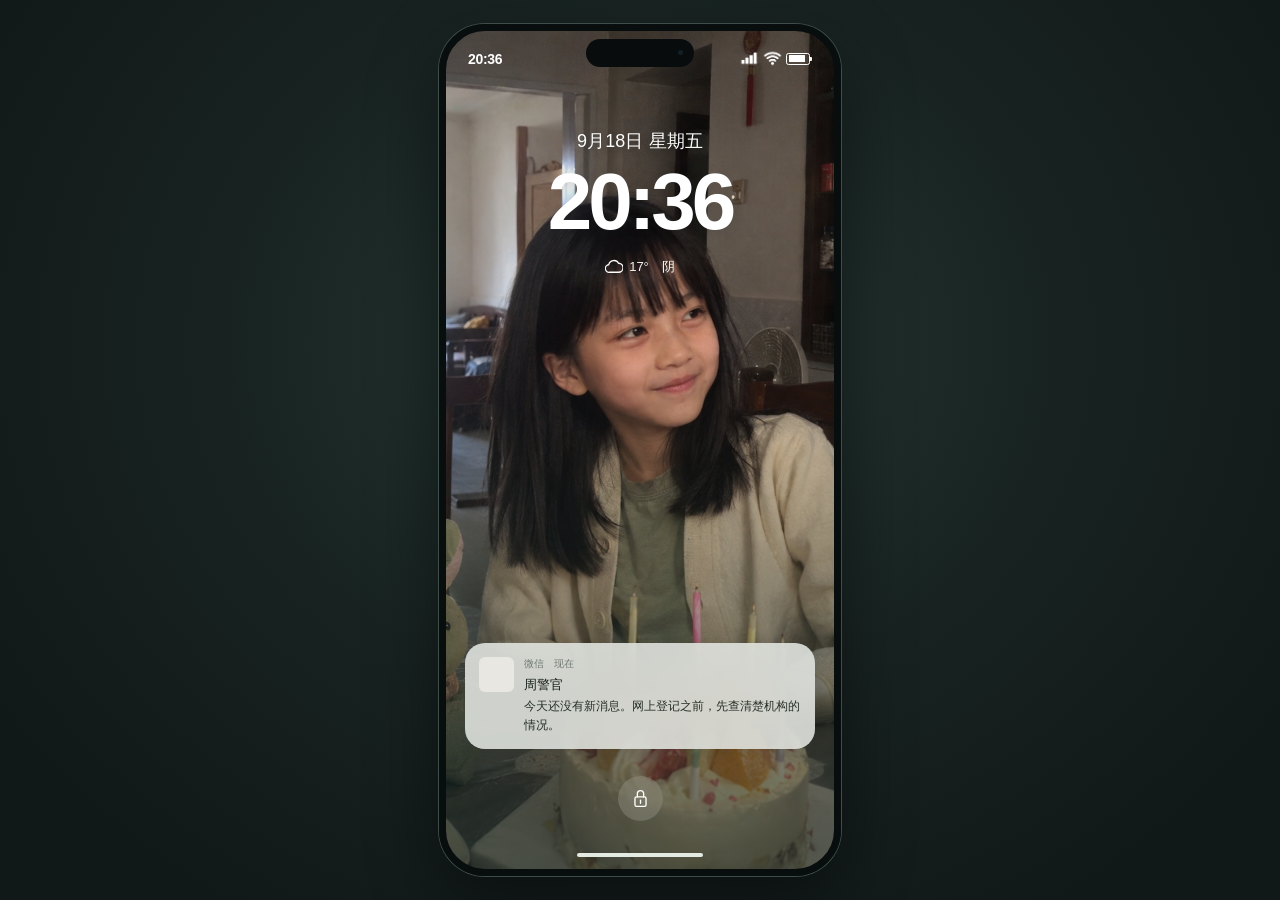
==== commit ef945e84: "Connect published game to cloud NPC chat" ====
--- a/game.html
+++ b/game.html
@@ -1 +1 @@
-<!doctype html><html lang="zh-CN"><head><meta charset="utf-8"><meta name="viewport" content="width=device-width,initial-scale=1,viewport-fit=cover"><meta name="theme-color" content="#172325"><title>请确认回家</title><link rel="icon" href="data:,"><link rel="stylesheet" href="style.css?v=acf5455e80"><link rel="stylesheet" href="portal.css?v=7b6cf32d89"><link rel="stylesheet" href="refinements.css?v=0449a8583c"><link rel="stylesheet" href="immersive.css?v=c975002790"><link rel="stylesheet" href="apps-polish.css?v=2420a94997"><link rel="stylesheet" href="web-polish.css?v=75cd8ec0c4"><link rel="stylesheet" href="polish.css?v=c6b1148cc3"><link rel="stylesheet" href="gallery.css?v=439533822d"><link rel="stylesheet" href="cult.css?v=586b35e1b1"><link rel="stylesheet" href="dread.css?v=40bdd3e714"><link rel="stylesheet" href="cult-motion.css?v=6fcbc8b267"><link rel="stylesheet" href="atmosphere.css?v=27aeabca6d"><link rel="stylesheet" href="investigation.css?v=9b5514cbd1"><link rel="stylesheet" href="return-investigation.css?v=b039596f13"><link rel="stylesheet" href="flow-review.css?v=8cba49b9e9"><link rel="stylesheet" href="realistic-web.css?v=4f47e2b51e"><link rel="stylesheet" href="social-realism.css?v=6fd8c1031d"><link rel="stylesheet" href="website-scenery.css?v=a60897505a"><link rel="stylesheet" href="wechat-realism.css?v=8fd67edc0d"><link rel="stylesheet" href="missing-people.css?v=f6eea39b55"><link rel="stylesheet" href="official-accounts.css?v=3ac007aff7"><link rel="stylesheet" href="cult-cipher.css?v=323711e1e9"><link rel="stylesheet" href="douyin.css?v=5fd9898210"><link rel="stylesheet" href="douyin-inbox.css?v=ba769fdda1"><link rel="stylesheet" href="puzzle-story.css?v=c167e908c2"><link rel="stylesheet" href="phone-runtime.css?v=ce12ce434c"><link rel="stylesheet" href="social-reactions.css?v=496ca3dff1"><link rel="stylesheet" href="album-display.css?v=627fbf6a26"><link rel="stylesheet" href="after-return.css?v=5ed8171c48"><link rel="stylesheet" href="iphone-camera.css?v=f7da113ce7"><link rel="stylesheet" href="story-time.css?v=149c317bfc"><link rel="stylesheet" href="parking-investigation.css?v=08478533ce"><link rel="stylesheet" href="article-typography.css?v=5617aca4a2"><link rel="stylesheet" href="cult-history.css?v=352c037372"><link rel="stylesheet" href="social-circle.css?v=18a134466f"><link rel="stylesheet" href="phone-audit.css?v=b8273e6b89"><link rel="stylesheet" href="dual-phone.css?v=575af3c2cf"><link rel="stylesheet" href="clue-story.css?v=d569c41537"><link rel="stylesheet" href="daughter-moments.css?v=3834a09126"><link rel="stylesheet" href="android-phone.css?v=719b063f66"><link rel="stylesheet" href="ending-cards.css?v=13366c38b7"><link rel="stylesheet" href="light-archive-ui.css?v=6dbcc37834"><link rel="stylesheet" href="interface-polish.css?v=1e7a5a7281"><link rel="stylesheet" href="linen-identity.css?v=878344c924"><link rel="stylesheet" href="civic-lamp-identity.css?v=21168bd14b"><link rel="stylesheet" href="site-world-identity.css?v=fb15b9e507"><link rel="stylesheet" href="book-cipher.css?v=6602aed52e"><link rel="stylesheet" href="family-investigations.css?v=9d1aa54a40"><link rel="stylesheet" href="manual-navigation.css?v=c463ebc4af"><link rel="stylesheet" href="zhihu-app.css?v=4ad4dd91cd"><link rel="stylesheet" href="city-maps.css?v=22a90350d5"><link rel="stylesheet" href="xiaohongshu-app.css?v=1f0561ec94"><link rel="stylesheet" href="launcher.css?v=3ff7d89b95"><link rel="stylesheet" href="community-chat.css?v=cb48fb7e1e"><link rel="stylesheet" href="native-consistency.css?v=799156691f"><link rel="stylesheet" href="ui-fidelity.css?v=4fb3270c2c"><link rel="stylesheet" href="site-editorial.css?v=9a5439b283"><link rel="stylesheet" href="raster-app-icons.css"><meta name="description" content="深夜三部曲第三部。通过模拟手机寻找失踪的女儿，翻阅聊天、照片、帖子与网页，走向三种结局。"><meta property="og:title" content="请确认回家 · 深夜三部曲"><meta property="og:description" content="她已经回家了。你还会继续找她吗？"><meta property="og:image" content="https://wangmeng-daw.github.io/please-confirm-home/assets/launch-poster.png"><meta property="og:type" content="website"></head><body><main class="phone" aria-label="林砚的手机"><div class="statusbar"><button id="status-time" aria-label="通知中心"><b id="clock">21:06</b></button><span class="island"></span><button id="status-controls" aria-label="控制中心"><span class="signal">▂▄▆ <span>4G</span> ▰</span></button></div><div id="screen"></div><button id="home-key" aria-label="主屏幕"><span></span></button><div id="notification" aria-live="polite"></div><div id="overlay"></div><div id="dread-layer" role="button" aria-label="关闭图片" tabindex="0" hidden></div></main><script src="data.js?v=a974fe0e7d"></script><script src="photo-content.js?v=766b4f6f3a"></script><script src="album-content.js?v=17bd79b377"></script><script src="horror-content.js?v=b82af379fd"></script><script src="investigation-content.js?v=9cd0b572a3"></script><script src="family-history-content.js?v=0c108949f5"></script><script src="media-assets.js?v=b33e91528c"></script><script src="native-icons.js?v=03d7969a35"></script><script src="phone.js?v=235cc73a93"></script><script src="raster-app-icons.js"></script><script src="family-identity.js?v=6e97f56a38"></script><script src="cult-cipher.js?v=158ca883cd"></script><script src="missing-people.js?v=5827da128a"></script><script src="wechat-flow.js?v=a4405d7263"></script><script src="photo-story.js?v=4a0cc7429c"></script><script src="horror.js?v=f38331c18d"></script><script src="phone-realism.js?v=b0ef3ca513"></script><script src="social-realism.js?v=6bb0580a7c"></script><script src="ui.js?v=3c64a59a6e"></script><script src="web.js?v=fd75be7d50"></script><script src="investigation.js?v=e095d9edce"></script><script src="return-investigation.js?v=bcd2c49d70"></script><script src="flow-review.js?v=0a3ed8cc66"></script><script src="realistic-web.js?v=f99e0eb69f"></script><script src="dread.js?v=fbf19af99d"></script><script src="cult-motion.js?v=3c0c7090e8"></script><script src="family-story.js?v=eb716bc61b"></script><script src="website-scenery.js?v=f53251959a"></script><script src="official-accounts.js?v=7444f73f05"></script><script src="npc-service-config.js"></script><script src="npc-client.js?v=c7d3fc34d3"></script><script src="douyin.js?v=4330b7ffeb"></script><script src="douyin-content.js?v=91e194f639"></script><script src="douyin-inbox.js?v=55962615ee"></script><script src="puzzle-story.js?v=b9aaf04eba"></script><script src="album-display.js?v=2f3d243543"></script><script src="phone-runtime.js?v=4443659a6c"></script><script src="social-circle.js?v=e53b29400e"></script><script src="douyin-circle.js?v=ef8fdf1115"></script><script src="social-reactions.js?v=42d4859e65"></script><script src="after-return.js?v=4e45e6fb6b"></script><script src="iphone-camera.js?v=cba4f4b65f"></script><script src="parking-investigation.js?v=7220e9bb3e"></script><script src="cult-history.js?v=8524c2a25e"></script><script src="story-time.js?v=c9ad1ce74b"></script><script src="daughter-content.js?v=8b414f7f44"></script><script src="dual-phone.js?v=d237c5a8b7"></script><script src="clue-content.js?v=7425047d38"></script><script src="clue-story.js?v=6aabd2cb9f"></script><script src="return-logistics.js?v=d8455ca282"></script><script src="six-records.js?v=bf8147a27e"></script><script src="book-cipher.js?v=8a463b005c"></script><script src="family-investigations.js?v=bc209dee95"></script><script src="redemption-story.js?v=cecb597eaf"></script><script src="daughter-moments.js?v=8e4144f15d"></script><script src="authored-text.js?v=ecf52505f3"></script><script src="ending-cards.js?v=c92f9f2cb6"></script><script src="daughter-recognition.js?v=1669223c68"></script><script src="recognition-photo-assets.js?v=611b2c3d38"></script><script src="zhihu-content.js?v=2269946851"></script><script src="zhihu-app.js?v=88b9affbce"></script><script src="city-maps-content.js?v=615e41105d"></script><script src="city-maps.js?v=87297718c7"></script><script src="xiaohongshu-content.js?v=ca57a294a2"></script><script src="xiaohongshu-app.js?v=a5ce7e6171"></script><script src="qr-decoder.js?v=bc40c8a151"></script><script src="wechat-scan.js?v=70e7c568a8"></script><script src="actions.js?v=2b52976b39"></script><script src="resource-bridge.js?v=fc786259d5"></script><script src="site-world-identity.js?v=5ef2e5569c"></script><script src="manual-discovery.js?v=8cfaddb3a0"></script><script src="manual-navigation.js?v=7f1fe73532"></script><script src="app-clue-migration.js?v=04d7a09b62"></script><script src="xhs-clue-discovery.js?v=ca4ef48b0d"></script><script src="launcher.js?v=48889672a3"></script><script src="community-chat.js?v=6371f34d20"></script><script src="native-consistency.js?v=81b3b1124e"></script><script src="site-editorial.js?v=1594501f42"></script><script src="ui-motion.js?v=9de2ebd7c6"></script></body></html>
+<!doctype html><html lang="zh-CN"><head><meta charset="utf-8"><meta name="viewport" content="width=device-width,initial-scale=1,viewport-fit=cover"><meta name="theme-color" content="#172325"><title>请确认回家</title><link rel="icon" href="data:,"><link rel="stylesheet" href="style.css?v=acf5455e80"><link rel="stylesheet" href="portal.css?v=7b6cf32d89"><link rel="stylesheet" href="refinements.css?v=0449a8583c"><link rel="stylesheet" href="immersive.css?v=c975002790"><link rel="stylesheet" href="apps-polish.css?v=2420a94997"><link rel="stylesheet" href="web-polish.css?v=75cd8ec0c4"><link rel="stylesheet" href="polish.css?v=c6b1148cc3"><link rel="stylesheet" href="gallery.css?v=439533822d"><link rel="stylesheet" href="cult.css?v=586b35e1b1"><link rel="stylesheet" href="dread.css?v=40bdd3e714"><link rel="stylesheet" href="cult-motion.css?v=6fcbc8b267"><link rel="stylesheet" href="atmosphere.css?v=27aeabca6d"><link rel="stylesheet" href="investigation.css?v=9b5514cbd1"><link rel="stylesheet" href="return-investigation.css?v=b039596f13"><link rel="stylesheet" href="flow-review.css?v=8cba49b9e9"><link rel="stylesheet" href="realistic-web.css?v=4f47e2b51e"><link rel="stylesheet" href="social-realism.css?v=6fd8c1031d"><link rel="stylesheet" href="website-scenery.css?v=a60897505a"><link rel="stylesheet" href="wechat-realism.css?v=8fd67edc0d"><link rel="stylesheet" href="missing-people.css?v=f6eea39b55"><link rel="stylesheet" href="official-accounts.css?v=3ac007aff7"><link rel="stylesheet" href="cult-cipher.css?v=323711e1e9"><link rel="stylesheet" href="douyin.css?v=5fd9898210"><link rel="stylesheet" href="douyin-inbox.css?v=ba769fdda1"><link rel="stylesheet" href="puzzle-story.css?v=c167e908c2"><link rel="stylesheet" href="phone-runtime.css?v=ce12ce434c"><link rel="stylesheet" href="social-reactions.css?v=496ca3dff1"><link rel="stylesheet" href="album-display.css?v=627fbf6a26"><link rel="stylesheet" href="after-return.css?v=5ed8171c48"><link rel="stylesheet" href="iphone-camera.css?v=f7da113ce7"><link rel="stylesheet" href="story-time.css?v=149c317bfc"><link rel="stylesheet" href="parking-investigation.css?v=08478533ce"><link rel="stylesheet" href="article-typography.css?v=5617aca4a2"><link rel="stylesheet" href="cult-history.css?v=352c037372"><link rel="stylesheet" href="social-circle.css?v=18a134466f"><link rel="stylesheet" href="phone-audit.css?v=b8273e6b89"><link rel="stylesheet" href="dual-phone.css?v=575af3c2cf"><link rel="stylesheet" href="clue-story.css?v=d569c41537"><link rel="stylesheet" href="daughter-moments.css?v=3834a09126"><link rel="stylesheet" href="android-phone.css?v=719b063f66"><link rel="stylesheet" href="ending-cards.css?v=13366c38b7"><link rel="stylesheet" href="light-archive-ui.css?v=6dbcc37834"><link rel="stylesheet" href="interface-polish.css?v=1e7a5a7281"><link rel="stylesheet" href="linen-identity.css?v=878344c924"><link rel="stylesheet" href="civic-lamp-identity.css?v=21168bd14b"><link rel="stylesheet" href="site-world-identity.css?v=fb15b9e507"><link rel="stylesheet" href="book-cipher.css?v=6602aed52e"><link rel="stylesheet" href="family-investigations.css?v=9d1aa54a40"><link rel="stylesheet" href="manual-navigation.css?v=c463ebc4af"><link rel="stylesheet" href="zhihu-app.css?v=4ad4dd91cd"><link rel="stylesheet" href="city-maps.css?v=22a90350d5"><link rel="stylesheet" href="xiaohongshu-app.css?v=1f0561ec94"><link rel="stylesheet" href="launcher.css?v=3ff7d89b95"><link rel="stylesheet" href="community-chat.css?v=cb48fb7e1e"><link rel="stylesheet" href="native-consistency.css?v=799156691f"><link rel="stylesheet" href="ui-fidelity.css?v=4fb3270c2c"><link rel="stylesheet" href="site-editorial.css?v=9a5439b283"><link rel="stylesheet" href="raster-app-icons.css"><meta name="description" content="深夜三部曲第三部。通过模拟手机寻找失踪的女儿，翻阅聊天、照片、帖子与网页，走向三种结局。"><meta property="og:title" content="请确认回家 · 深夜三部曲"><meta property="og:description" content="她已经回家了。你还会继续找她吗？"><meta property="og:image" content="https://wangmeng-daw.github.io/please-confirm-home/assets/launch-poster.png"><meta property="og:type" content="website"></head><body><main class="phone" aria-label="林砚的手机"><div class="statusbar"><button id="status-time" aria-label="通知中心"><b id="clock">21:06</b></button><span class="island"></span><button id="status-controls" aria-label="控制中心"><span class="signal">▂▄▆ <span>4G</span> ▰</span></button></div><div id="screen"></div><button id="home-key" aria-label="主屏幕"><span></span></button><div id="notification" aria-live="polite"></div><div id="overlay"></div><div id="dread-layer" role="button" aria-label="关闭图片" tabindex="0" hidden></div></main><script src="data.js?v=a974fe0e7d"></script><script src="photo-content.js?v=766b4f6f3a"></script><script src="album-content.js?v=17bd79b377"></script><script src="horror-content.js?v=b82af379fd"></script><script src="investigation-content.js?v=9cd0b572a3"></script><script src="family-history-content.js?v=0c108949f5"></script><script src="media-assets.js?v=b33e91528c"></script><script src="native-icons.js?v=03d7969a35"></script><script src="phone.js?v=235cc73a93"></script><script src="raster-app-icons.js"></script><script src="family-identity.js?v=6e97f56a38"></script><script src="cult-cipher.js?v=158ca883cd"></script><script src="missing-people.js?v=5827da128a"></script><script src="wechat-flow.js?v=a4405d7263"></script><script src="photo-story.js?v=4a0cc7429c"></script><script src="horror.js?v=f38331c18d"></script><script src="phone-realism.js?v=b0ef3ca513"></script><script src="social-realism.js?v=6bb0580a7c"></script><script src="ui.js?v=3c64a59a6e"></script><script src="web.js?v=fd75be7d50"></script><script src="investigation.js?v=e095d9edce"></script><script src="return-investigation.js?v=bcd2c49d70"></script><script src="flow-review.js?v=0a3ed8cc66"></script><script src="realistic-web.js?v=f99e0eb69f"></script><script src="dread.js?v=fbf19af99d"></script><script src="cult-motion.js?v=3c0c7090e8"></script><script src="family-story.js?v=eb716bc61b"></script><script src="website-scenery.js?v=f53251959a"></script><script src="official-accounts.js?v=7444f73f05"></script><script src="npc-service-config.js?v=5310c16dc5"></script><script src="npc-client.js?v=c7d3fc34d3"></script><script src="douyin.js?v=4330b7ffeb"></script><script src="douyin-content.js?v=91e194f639"></script><script src="douyin-inbox.js?v=55962615ee"></script><script src="puzzle-story.js?v=b9aaf04eba"></script><script src="album-display.js?v=2f3d243543"></script><script src="phone-runtime.js?v=4443659a6c"></script><script src="social-circle.js?v=e53b29400e"></script><script src="douyin-circle.js?v=ef8fdf1115"></script><script src="social-reactions.js?v=42d4859e65"></script><script src="after-return.js?v=4e45e6fb6b"></script><script src="iphone-camera.js?v=cba4f4b65f"></script><script src="parking-investigation.js?v=7220e9bb3e"></script><script src="cult-history.js?v=8524c2a25e"></script><script src="story-time.js?v=c9ad1ce74b"></script><script src="daughter-content.js?v=8b414f7f44"></script><script src="dual-phone.js?v=d237c5a8b7"></script><script src="clue-content.js?v=7425047d38"></script><script src="clue-story.js?v=6aabd2cb9f"></script><script src="return-logistics.js?v=d8455ca282"></script><script src="six-records.js?v=bf8147a27e"></script><script src="book-cipher.js?v=8a463b005c"></script><script src="family-investigations.js?v=bc209dee95"></script><script src="redemption-story.js?v=cecb597eaf"></script><script src="daughter-moments.js?v=8e4144f15d"></script><script src="authored-text.js?v=ecf52505f3"></script><script src="ending-cards.js?v=c92f9f2cb6"></script><script src="daughter-recognition.js?v=1669223c68"></script><script src="recognition-photo-assets.js?v=611b2c3d38"></script><script src="zhihu-content.js?v=2269946851"></script><script src="zhihu-app.js?v=88b9affbce"></script><script src="city-maps-content.js?v=615e41105d"></script><script src="city-maps.js?v=87297718c7"></script><script src="xiaohongshu-content.js?v=ca57a294a2"></script><script src="xiaohongshu-app.js?v=a5ce7e6171"></script><script src="qr-decoder.js?v=bc40c8a151"></script><script src="wechat-scan.js?v=70e7c568a8"></script><script src="actions.js?v=2b52976b39"></script><script src="resource-bridge.js?v=fc786259d5"></script><script src="site-world-identity.js?v=5ef2e5569c"></script><script src="manual-discovery.js?v=8cfaddb3a0"></script><script src="manual-navigation.js?v=7f1fe73532"></script><script src="app-clue-migration.js?v=04d7a09b62"></script><script src="xhs-clue-discovery.js?v=ca4ef48b0d"></script><script src="launcher.js?v=48889672a3"></script><script src="community-chat.js?v=6371f34d20"></script><script src="native-consistency.js?v=81b3b1124e"></script><script src="site-editorial.js?v=1594501f42"></script><script src="ui-motion.js?v=9de2ebd7c6"></script></body></html>
